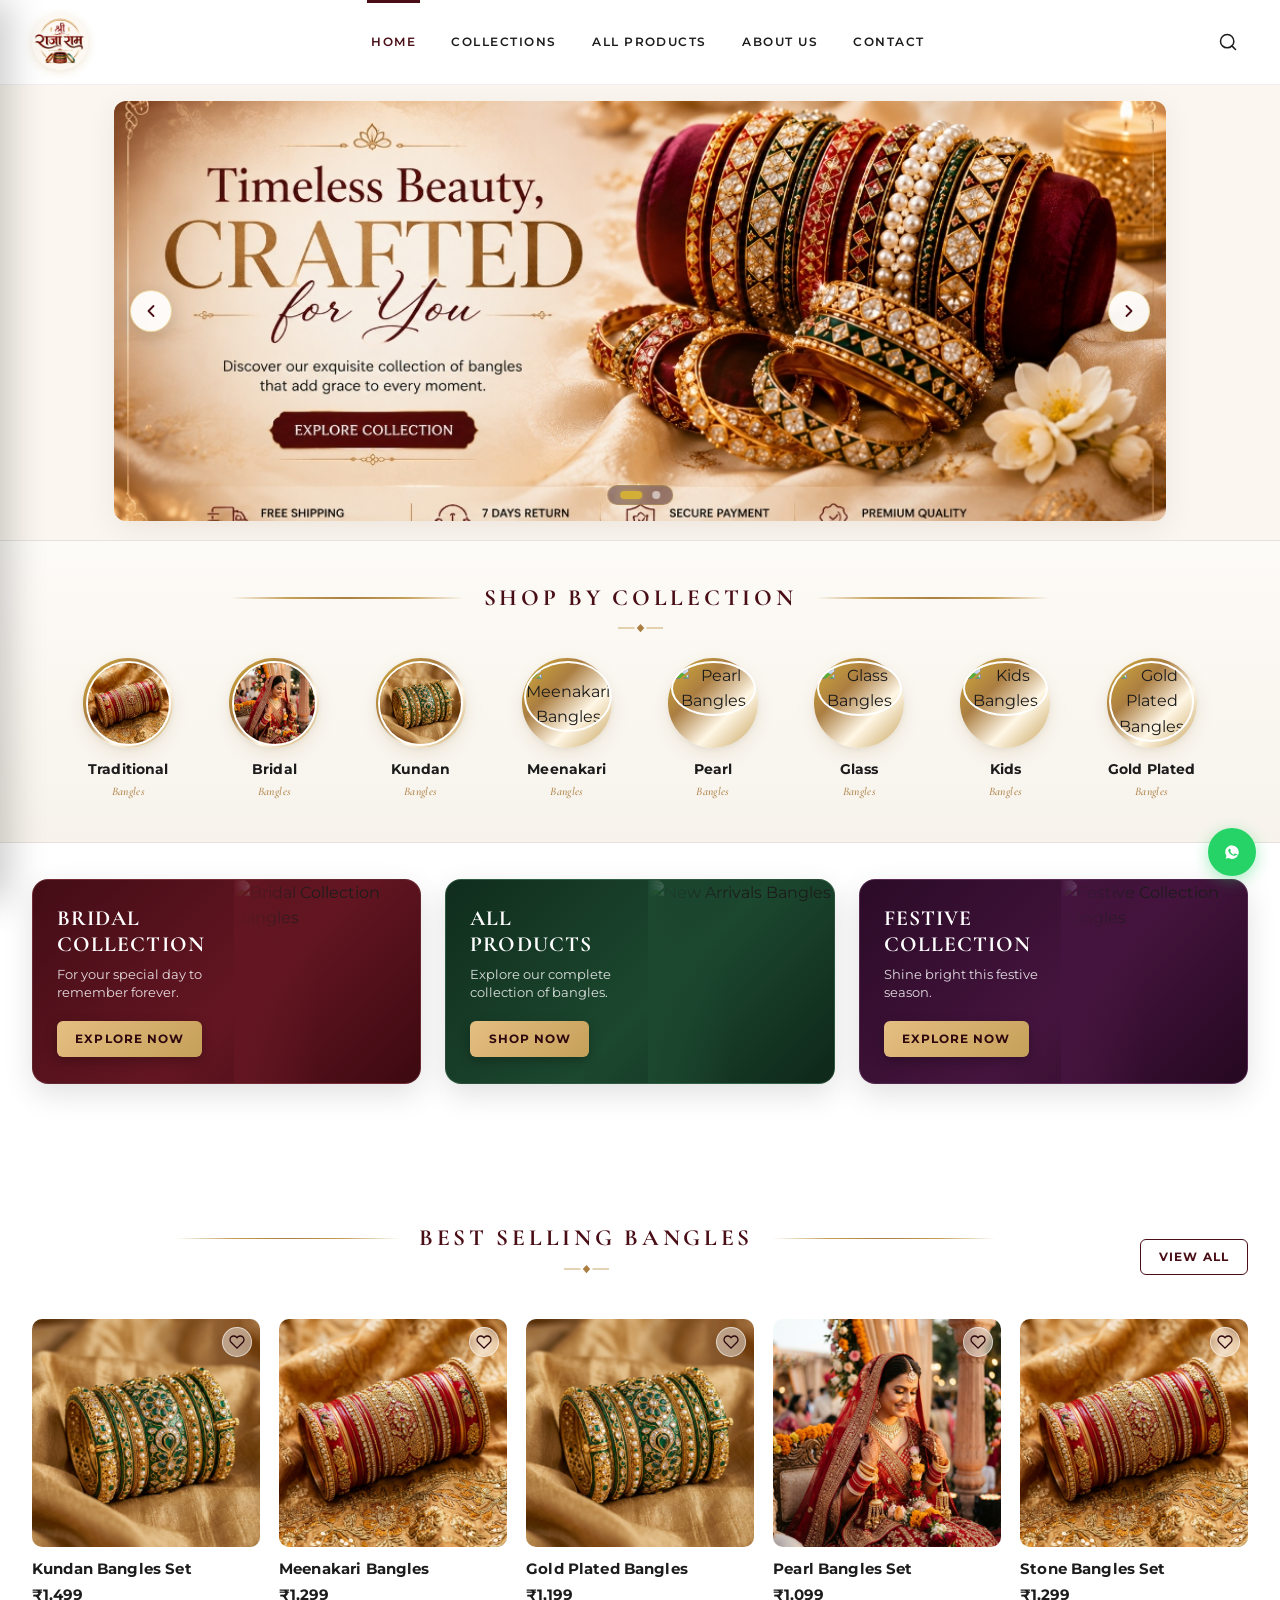
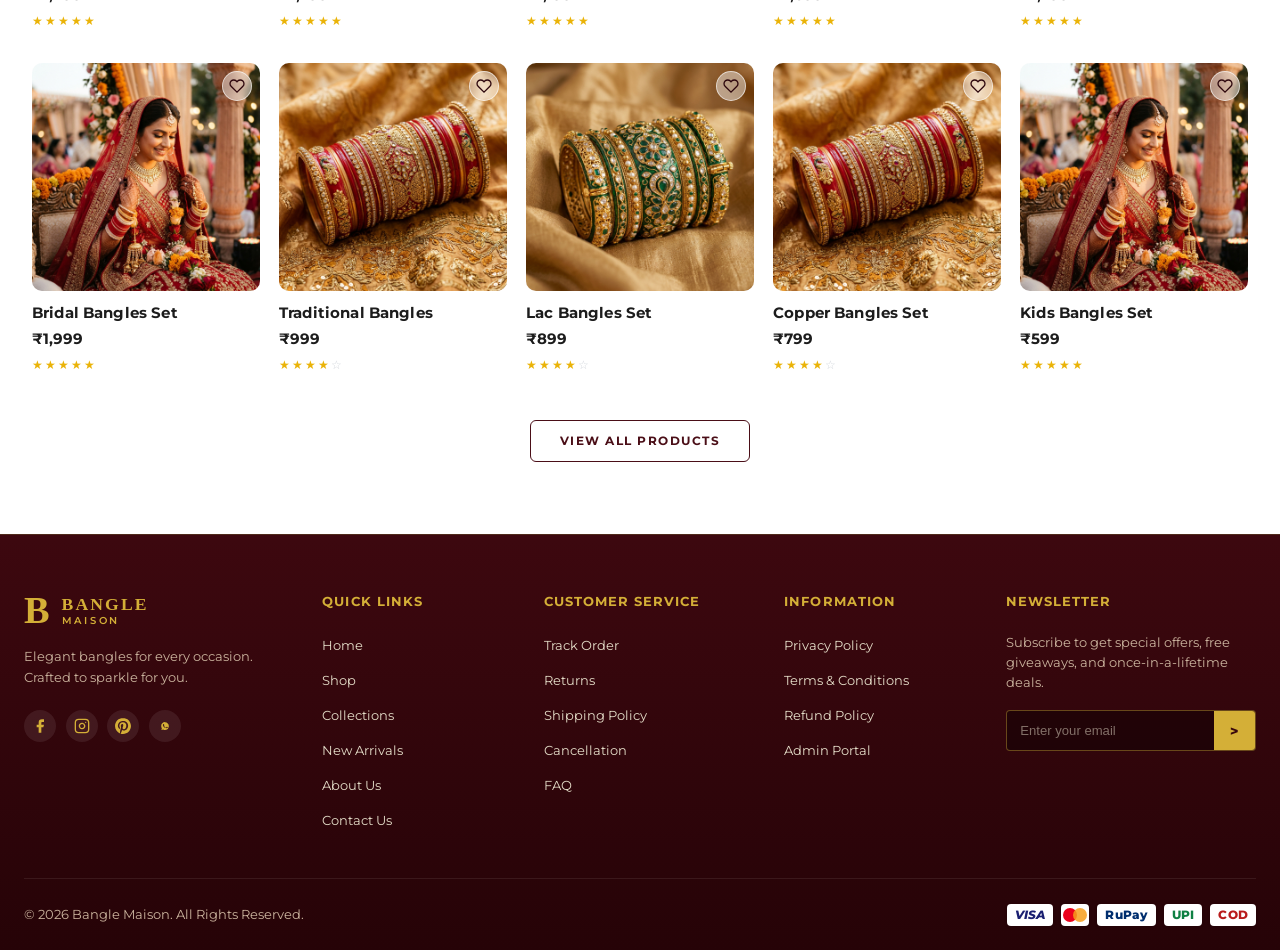
==== index.html @ 7be3cf1e "Add direct Admin Portal navigation links to drawer and footer across all storefront pages" ====
<!DOCTYPE html>
<html lang="en">
<head>
  <meta charset="UTF-8">
  <meta name="viewport" content="width=device-width, initial-scale=1.0">
  <title>BANGLE MAISON - Luxury Jewelry & Bangles</title>
  <meta name="description" content="Discover our exquisite collection of bangles that add grace to every moment. Timeless beauty, handcrafted for you.">
  
  <!-- Google Fonts: Cormorant Garamond for luxury serif typography, Montserrat for clean sans-serif navigation -->
  <link rel="preconnect" href="https://fonts.googleapis.com">
  <link rel="preconnect" href="https://fonts.gstatic.com" crossorigin>
  <link href="https://fonts.googleapis.com/css2?family=Cormorant+Garamond:ital,wght@0,400;0,500;0,600;0,700;1,400&family=Montserrat:wght@400;500;600;700&display=swap" rel="stylesheet">
  
  <!-- CSS Stylesheet -->
  <link rel="stylesheet" href="style.css">
</head>
<body>



  <!-- Header Navigation Area -->
  <header class="site-header" id="siteHeader">
    <div class="header-container">
      
      <!-- Mobile Menu Toggle Button -->
      <button class="mobile-toggle" id="mobileToggle" aria-label="Toggle navigation menu">
        <span class="hamburger-bar"></span>
        <span class="hamburger-bar"></span>
        <span class="hamburger-bar"></span>
      </button>

      <!-- Brand Logo -->
      <a href="index.html" class="brand-logo" aria-label="Shree Raja Ram Bangles">
        <img src="images/logo.jpg" alt="Shree Raja Ram Bangles Logo" class="header-logo-img">
      </a>

      <!-- Desktop Navigation Menu -->
      <nav class="main-nav" id="mainNav">
        <ul class="nav-list">
          <li class="nav-item active">
            <a href="#" class="nav-link">HOME</a>
          </li>
          <li class="nav-item">
            <a href="collections.html" class="nav-link">COLLECTIONS</a>
          </li>
          <li class="nav-item">
            <a href="shop.html" class="nav-link">ALL PRODUCTS</a>
          </li>
          <li class="nav-item">
            <a href="#" class="nav-link">ABOUT US</a>
          </li>
          <li class="nav-item">
            <a href="#" class="nav-link">CONTACT</a>
          </li>
        </ul>
      </nav>

      <!-- Utility Actions (Search, Wishlist) -->
      <div class="header-actions">
        <!-- Search Trigger -->
        <button class="action-btn search-btn" id="searchToggle" aria-label="Search">
          <svg viewBox="0 0 24 24" width="20" height="20" fill="none" stroke="currentColor" stroke-width="1.8" stroke-linecap="round" stroke-linejoin="round">
            <circle cx="11" cy="11" r="8"></circle>
            <line x1="21" y1="21" x2="16.65" y2="16.65"></line>
          </svg>
        </button>

      </div>

    </div>
  </header>

  <!-- Mobile Off-Canvas Drawer -->
  <div class="mobile-drawer-overlay" id="drawerOverlay"></div>
  <aside class="mobile-drawer" id="mobileDrawer">
    <div class="drawer-header">
      <div class="drawer-logo">
        <span class="brand-name">BANGLE</span>
        <span class="brand-tagline">MAISON</span>
      </div>
      <button class="drawer-close" id="drawerClose" aria-label="Close menu">&times;</button>
    </div>
    
    <div class="drawer-search">
      <input type="text" placeholder="Search bangles, collections..." id="mobileSearchInput">
      <button aria-label="Search button">
        <svg viewBox="0 0 24 24" width="18" height="18" fill="none" stroke="currentColor" stroke-width="2">
          <circle cx="11" cy="11" r="8"></circle>
          <line x1="21" y1="21" x2="16.65" y2="16.65"></line>
        </svg>
      </button>
    </div>

    <ul class="mobile-nav-list">
      <li class="mobile-nav-item active">
        <a href="#">HOME</a>
      </li>
      <li class="mobile-nav-item">
        <a href="collections.html">COLLECTIONS</a>
      </li>
      <li class="mobile-nav-item">
        <a href="shop.html">ALL PRODUCTS</a>
      </li>
      <li class="mobile-nav-item">
        <a href="#">ABOUT US</a>
      </li>
      <li class="mobile-nav-item">
        <a href="#">CONTACT</a>
      </li>
    </ul>

    <div class="drawer-footer">
      <div class="drawer-actions">
        <a href="admin.html"><svg viewBox="0 0 24 24" width="18" height="18" fill="none" stroke="currentColor" stroke-width="2"><path d="M20 21v-2a4 4 0 0 0-4-4H8a4 4 0 0 0-4 4v2"></path><circle cx="12" cy="7" r="4"></circle></svg> Admin Portal</a>
        <a href="shop.html"><svg viewBox="0 0 24 24" width="18" height="18" fill="none" stroke="currentColor" stroke-width="2"><path d="M20.84 4.61a5.5 5.5 0 0 0-7.78 0L12 5.67l-1.06-1.06a5.5 5.5 0 0 0-7.78 7.78l1.06 1.06L12 21.23l8.78-8.78 1.06-1.06a5.5 5.5 0 0 0 0-7.78z"></path></svg> Wishlist</a>
      </div>
      <p class="copyright">&copy; 2026 Bangle Maison. All Rights Reserved.</p>
    </div>
  </aside>

  <!-- Interactive Fullscreen Search Overlay -->
  <div class="search-overlay" id="searchOverlay">
    <button class="search-close" id="searchClose" aria-label="Close search overlay">&times;</button>
    <div class="search-modal-container">
      <h3>SEARCH OUR BOUTIQUE</h3>
      <form class="search-form" id="searchForm">
        <input type="text" placeholder="Search for gold bangles, ruby kada, diamond cuffs..." id="searchInput" autofocus>
        <button type="submit" aria-label="Submit Search">
          <svg viewBox="0 0 24 24" width="22" height="22" fill="none" stroke="currentColor" stroke-width="2">
            <circle cx="11" cy="11" r="8"></circle>
            <line x1="21" y1="21" x2="16.65" y2="16.65"></line>
          </svg>
        </button>
      </form>
      <div class="search-popular">
        <span>Popular Searches:</span>
        <a href="#" class="tag">Bridal Gold Bangles</a>
        <a href="#" class="tag">Diamond Kada</a>
        <a href="#" class="tag">Ruby Enamel Cuffs</a>
        <a href="#" class="tag">24K Polki Set</a>
      </div>
    </div>
  </div>

  <!-- Shopping Cart Side Drawer -->
  <div class="cart-drawer-overlay" id="cartOverlay"></div>
  <aside class="cart-drawer" id="cartDrawer">
    <div class="cart-header">
      <h3>YOUR SHOPPING BAG (<span id="cartDrawerCount">0</span>)</h3>
      <button class="cart-close" id="cartClose" aria-label="Close cart">&times;</button>
    </div>
    <div class="cart-body" id="cartBody">
      <div class="empty-cart-view" id="emptyCart">
        <svg viewBox="0 0 24 24" width="48" height="48" fill="none" stroke="#ccc" stroke-width="1.5">
          <path d="M6 2L3 6v14a2 2 0 0 0 2 2h14a2 2 0 0 0 2-2V6l-3-4z"></path>
          <line x1="3" y1="6" x2="21" y2="6"></line>
          <path d="M16 10a4 4 0 0 1-8 0"></path>
        </svg>
        <p>Your shopping bag is currently empty.</p>
        <button class="btn btn-primary shop-now-btn" id="startShoppingBtn">EXPLORE COLLECTIONS</button>
      </div>
      <div class="cart-items" id="cartItemsList" style="display: none;">
        <!-- Items added dynamically via JavaScript -->
      </div>
    </div>
    <div class="cart-footer" id="cartFooter" style="display: none;">
      <div class="subtotal-row">
        <span>Subtotal</span>
        <span class="subtotal-amount" id="cartSubtotal">$0.00</span>
      </div>
      <p class="shipping-note">Taxes and shipping calculated at checkout</p>
      <button class="btn btn-primary checkout-btn">PROCEED TO CHECKOUT</button>
    </div>
  </aside>

  <!-- Hero Banner Slider (Matching Reference Designs Exactly) -->
  <main>
    <section class="hero-slider" id="heroSlider">
      <div class="hero-slider-inner">
        <div class="hero-slides-wrapper">
          
          <!-- Slide 1 -->
          <div class="hero-slide active">
            <a href="collections.html" class="hero-slide-link" aria-label="Explore Collection - Timeless Beauty, Crafted for You">
              <img src="images/banner_slide1.jpg" alt="Timeless Beauty, Crafted for You - Shree Raja Ram Bangles" class="hero-slide-img">
            </a>
          </div>

          <!-- Slide 2 -->
          <div class="hero-slide">
            <a href="shop.html" class="hero-slide-link" aria-label="Shop Collection - Timeless Beauty, Crafted for You">
              <img src="images/banner_slide2.jpg" alt="Timeless Beauty, Crafted for You - Exquisite Bangles" class="hero-slide-img">
            </a>
          </div>

        </div>

        <!-- Navigation Arrows -->
        <button class="slider-arrow arrow-left" id="prevSlide" aria-label="Previous Slide">
          <svg viewBox="0 0 24 24" width="20" height="20" fill="none" stroke="currentColor" stroke-width="2.2" stroke-linecap="round" stroke-linejoin="round">
            <polyline points="15 18 9 12 15 6"></polyline>
          </svg>
        </button>

        <button class="slider-arrow arrow-right" id="nextSlide" aria-label="Next Slide">
          <svg viewBox="0 0 24 24" width="20" height="20" fill="none" stroke="currentColor" stroke-width="2.2" stroke-linecap="round" stroke-linejoin="round">
            <polyline points="9 18 15 12 9 6"></polyline>
          </svg>
        </button>

        <!-- Pagination Dots -->
        <div class="slider-pagination" id="sliderPagination">
          <button class="dot active" data-index="0" aria-label="Slide 1"></button>
          <button class="dot" data-index="1" aria-label="Slide 2"></button>
        </div>

      </div>
    </section>



    <!-- SHOP BY COLLECTION Section Matching Image Exactly -->
    <section class="shop-by-collection timeless-beauty-section" id="timeless-beauty">
      <div class="container">
        
        <!-- Section Header with Left/Right Lines and Ornamental Divider -->
        <div class="section-header">
          <div class="section-title-wrapper">
            <div class="title-line"></div>
            <h2 class="section-title">SHOP BY COLLECTION</h2>
            <div class="title-line"></div>
          </div>
          <div class="title-ornament">
            <svg viewBox="0 0 60 15" width="45" height="12" fill="none" xmlns="http://www.w3.org/2000/svg">
              <path d="M0 7.5H22M38 7.5H60" stroke="#c5a059" stroke-width="1.2"/>
              <polygon points="30,2 35,7.5 30,13 25,7.5" fill="#ab7e42"/>
            </svg>
          </div>
        </div>

        <!-- 8 Circular Category Items Grid -->
        <div class="collections-grid">
          
          <!-- Item 1: Traditional -->
          <div class="collection-card" data-category="traditional" tabindex="0">
            <div class="circle-image-wrapper">
              <img src="images/traditional.jpg" alt="Traditional Bangles" loading="lazy">
              <div class="card-overlay">
                <span class="view-btn">EXPLORE</span>
              </div>
            </div>
            <div class="collection-label">
              <h4 class="category-name">Traditional</h4>
              <span class="category-type">Bangles</span>
            </div>
          </div>

          <!-- Item 2: Bridal -->
          <div class="collection-card" data-category="bridal" tabindex="0">
            <div class="circle-image-wrapper">
              <img src="images/bridal.jpg" alt="Bridal Bangles" loading="lazy">
              <div class="card-overlay">
                <span class="view-btn">EXPLORE</span>
              </div>
            </div>
            <div class="collection-label">
              <h4 class="category-name">Bridal</h4>
              <span class="category-type">Bangles</span>
            </div>
          </div>

          <!-- Item 3: Kundan -->
          <div class="collection-card" data-category="kundan" tabindex="0">
            <div class="circle-image-wrapper">
              <img src="images/kundan.jpg" alt="Kundan Bangles" loading="lazy">
              <div class="card-overlay">
                <span class="view-btn">EXPLORE</span>
              </div>
            </div>
            <div class="collection-label">
              <h4 class="category-name">Kundan</h4>
              <span class="category-type">Bangles</span>
            </div>
          </div>

          <!-- Item 4: Meenakari -->
          <div class="collection-card" data-category="meenakari" tabindex="0">
            <div class="circle-image-wrapper">
              <img src="https://images.unsplash.com/photo-1535632066927-ab7c9ab60908?q=80&w=500&auto=format&fit=crop" alt="Meenakari Bangles" loading="lazy">
              <div class="card-overlay">
                <span class="view-btn">EXPLORE</span>
              </div>
            </div>
            <div class="collection-label">
              <h4 class="category-name">Meenakari</h4>
              <span class="category-type">Bangles</span>
            </div>
          </div>

          <!-- Item 5: Pearl -->
          <div class="collection-card" data-category="pearl" tabindex="0">
            <div class="circle-image-wrapper">
              <img src="https://images.unsplash.com/photo-1515562141207-7a88fb7ce338?q=80&w=500&auto=format&fit=crop" alt="Pearl Bangles" loading="lazy">
              <div class="card-overlay">
                <span class="view-btn">EXPLORE</span>
              </div>
            </div>
            <div class="collection-label">
              <h4 class="category-name">Pearl</h4>
              <span class="category-type">Bangles</span>
            </div>
          </div>

          <!-- Item 6: Glass -->
          <div class="collection-card" data-category="glass" tabindex="0">
            <div class="circle-image-wrapper">
              <img src="https://images.unsplash.com/photo-1603561591411-07134e71a2a9?q=80&w=500&auto=format&fit=crop" alt="Glass Bangles" loading="lazy">
              <div class="card-overlay">
                <span class="view-btn">EXPLORE</span>
              </div>
            </div>
            <div class="collection-label">
              <h4 class="category-name">Glass</h4>
              <span class="category-type">Bangles</span>
            </div>
          </div>

          <!-- Item 7: Kids -->
          <div class="collection-card" data-category="kids" tabindex="0">
            <div class="circle-image-wrapper">
              <img src="https://images.unsplash.com/photo-1573408301185-9146fe634ad0?q=80&w=500&auto=format&fit=crop" alt="Kids Bangles" loading="lazy">
              <div class="card-overlay">
                <span class="view-btn">EXPLORE</span>
              </div>
            </div>
            <div class="collection-label">
              <h4 class="category-name">Kids</h4>
              <span class="category-type">Bangles</span>
            </div>
          </div>

          <!-- Item 8: Gold Plated -->
          <div class="collection-card" data-category="gold-plated" tabindex="0">
            <div class="circle-image-wrapper">
              <img src="https://images.unsplash.com/photo-1602751584552-8ba73aad10e1?q=80&w=500&auto=format&fit=crop" alt="Gold Plated Bangles" loading="lazy">
              <div class="card-overlay">
                <span class="view-btn">EXPLORE</span>
              </div>
            </div>
            <div class="collection-label">
              <h4 class="category-name">Gold Plated</h4>
              <span class="category-type">Bangles</span>
            </div>
          </div>

        </div>

      </div>
    </section>

    <!-- Feature Banners Section (Bridal, New Arrivals, Festive) with Auto-Scrolling Carousel -->
    <section class="feature-banners-section" id="featureBannersSection">
      <div class="container">
        
        <div class="feature-banners-carousel-wrap" id="featureBannersCarousel">
          <div class="feature-banners-grid" id="featureBannersTrack">
            
            <!-- Banner Card 1: Bridal Collection -->
            <div class="feature-banner-card banner-bridal" data-index="0">
              <div class="banner-content">
                <h3 class="banner-title">BRIDAL<br>COLLECTION</h3>
                <p class="banner-desc">For your special day to remember forever.</p>
                <a href="#shop" class="banner-btn">EXPLORE NOW</a>
              </div>
              <div class="banner-image-wrapper">
                <img src="https://images.unsplash.com/photo-1605100804763-247f67b3557e?q=80&w=600&auto=format&fit=crop" alt="Bridal Collection Bangles" loading="lazy">
              </div>
            </div>

            <!-- Banner Card 2: All Products -->
            <div class="feature-banner-card banner-arrivals" data-index="1">
              <div class="banner-content">
                <h3 class="banner-title">ALL<br>PRODUCTS</h3>
                <p class="banner-desc">Explore our complete collection of bangles.</p>
                <a href="shop.html" class="banner-btn">SHOP NOW</a>
              </div>
              <div class="banner-image-wrapper">
                <img src="https://images.unsplash.com/photo-1602751584552-8ba73aad10e1?q=80&w=600&auto=format&fit=crop" alt="New Arrivals Bangles" loading="lazy">
              </div>
            </div>

            <!-- Banner Card 3: Festive Collection -->
            <div class="feature-banner-card banner-festive" data-index="2">
              <div class="banner-content">
                <h3 class="banner-title">FESTIVE<br>COLLECTION</h3>
                <p class="banner-desc">Shine bright this festive season.</p>
                <a href="#shop" class="banner-btn">EXPLORE NOW</a>
              </div>
              <div class="banner-image-wrapper">
                <img src="https://images.unsplash.com/photo-1535632066927-ab7c9ab60908?q=80&w=600&auto=format&fit=crop" alt="Festive Collection Bangles" loading="lazy">
              </div>
            </div>

          </div>

          <!-- Banner Carousel Pagination Dots for Mobile/Tablet -->
          <div class="banner-pagination-dots" id="bannerPaginationDots">
            <button class="b-dot active" data-bindex="0" aria-label="Banner 1"></button>
            <button class="b-dot" data-bindex="1" aria-label="Banner 2"></button>
            <button class="b-dot" data-bindex="2" aria-label="Banner 3"></button>
          </div>
        </div>

      </div>
    </section>

    <!-- BEST SELLING BANGLES Section Matching Reference Images -->
    <section class="best-selling-section" id="best-selling">
      <div class="container">
        
        <!-- Header with Title and VIEW ALL button -->
        <div class="bestsellers-header">
          <div class="bestsellers-title-wrap">
            <div class="section-title-wrapper">
              <div class="title-line"></div>
              <h2 class="section-title">BEST SELLING BANGLES</h2>
              <div class="title-line"></div>
            </div>
            <div class="title-ornament">
              <svg viewBox="0 0 60 15" width="45" height="12" fill="none" xmlns="http://www.w3.org/2000/svg">
                <path d="M0 7.5H22M38 7.5H60" stroke="#c5a059" stroke-width="1.2"/>
                <polygon points="30,2 35,7.5 30,13 25,7.5" fill="#ab7e42"/>
              </svg>
            </div>
          </div>
          <a href="#shop" class="header-view-all-btn">VIEW ALL</a>
        </div>



        <!-- Product Cards Grid (5 columns Desktop, 2 columns Mobile) -->
        <div class="products-grid">
          
          <!-- Product 1 -->
          <div class="product-card" data-id="kundan-bridal-set">
            <div class="product-img-wrapper">
              <img src="images/kundan.jpg" alt="Kundan Bangles Set" loading="lazy">
              <button class="wishlist-btn" aria-label="Add to wishlist">
                <svg viewBox="0 0 24 24" width="16" height="16" fill="none" stroke="currentColor" stroke-width="2">
                  <path d="M20.84 4.61a5.5 5.5 0 0 0-7.78 0L12 5.67l-1.06-1.06a5.5 5.5 0 0 0-7.78 7.78l1.06 1.06L12 21.23l7.78-7.78 1.06-1.06a5.5 5.5 0 0 0 0-7.78z"></path>
                </svg>
              </button>
            </div>
            <div class="product-info">
              <h4 class="product-title">Kundan Bangles Set</h4>
              <p class="product-price">₹1,499</p>
              <div class="product-rating">
                <span class="star">★</span><span class="star">★</span><span class="star">★</span><span class="star">★</span><span class="star">★</span>
              </div>
            </div>
          </div>

          <!-- Product 2 -->
          <div class="product-card" data-id="meenakari-bangles">
            <div class="product-img-wrapper">
              <img src="images/traditional.jpg" alt="Meenakari Bangles" loading="lazy">
              <button class="wishlist-btn" aria-label="Add to wishlist">
                <svg viewBox="0 0 24 24" width="16" height="16" fill="none" stroke="currentColor" stroke-width="2">
                  <path d="M20.84 4.61a5.5 5.5 0 0 0-7.78 0L12 5.67l-1.06-1.06a5.5 5.5 0 0 0-7.78 7.78l1.06 1.06L12 21.23l7.78-7.78 1.06-1.06a5.5 5.5 0 0 0 0-7.78z"></path>
                </svg>
              </button>
            </div>
            <div class="product-info">
              <h4 class="product-title">Meenakari Bangles</h4>
              <p class="product-price">₹1,299</p>
              <div class="product-rating">
                <span class="star">★</span><span class="star">★</span><span class="star">★</span><span class="star">★</span><span class="star">★</span>
              </div>
            </div>
          </div>

          <!-- Product 3 -->
          <div class="product-card" data-id="gold-plated-kundan">
            <div class="product-img-wrapper">
              <img src="images/kundan.jpg" alt="Gold Plated Bangles" loading="lazy">
              <button class="wishlist-btn" aria-label="Add to wishlist">
                <svg viewBox="0 0 24 24" width="16" height="16" fill="none" stroke="currentColor" stroke-width="2">
                  <path d="M20.84 4.61a5.5 5.5 0 0 0-7.78 0L12 5.67l-1.06-1.06a5.5 5.5 0 0 0-7.78 7.78l1.06 1.06L12 21.23l7.78-7.78 1.06-1.06a5.5 5.5 0 0 0 0-7.78z"></path>
                </svg>
              </button>
            </div>
            <div class="product-info">
              <h4 class="product-title">Gold Plated Bangles</h4>
              <p class="product-price">₹1,199</p>
              <div class="product-rating">
                <span class="star">★</span><span class="star">★</span><span class="star">★</span><span class="star">★</span><span class="star">★</span>
              </div>
            </div>
          </div>

          <!-- Product 4 -->
          <div class="product-card" data-id="pearl-bangles-set">
            <div class="product-img-wrapper">
              <img src="images/bridal.jpg" alt="Pearl Bangles Set" loading="lazy">
              <button class="wishlist-btn" aria-label="Add to wishlist">
                <svg viewBox="0 0 24 24" width="16" height="16" fill="none" stroke="currentColor" stroke-width="2">
                  <path d="M20.84 4.61a5.5 5.5 0 0 0-7.78 0L12 5.67l-1.06-1.06a5.5 5.5 0 0 0-7.78 7.78l1.06 1.06L12 21.23l7.78-7.78 1.06-1.06a5.5 5.5 0 0 0 0-7.78z"></path>
                </svg>
              </button>
            </div>
            <div class="product-info">
              <h4 class="product-title">Pearl Bangles Set</h4>
              <p class="product-price">₹1,099</p>
              <div class="product-rating">
                <span class="star">★</span><span class="star">★</span><span class="star">★</span><span class="star">★</span><span class="star">★</span>
              </div>
            </div>
          </div>

          <!-- Product 5 -->
          <div class="product-card" data-id="stone-bangles-set">
            <div class="product-img-wrapper">
              <img src="images/traditional.jpg" alt="Stone Bangles Set" loading="lazy">
              <button class="wishlist-btn" aria-label="Add to wishlist">
                <svg viewBox="0 0 24 24" width="16" height="16" fill="none" stroke="currentColor" stroke-width="2">
                  <path d="M20.84 4.61a5.5 5.5 0 0 0-7.78 0L12 5.67l-1.06-1.06a5.5 5.5 0 0 0-7.78 7.78l1.06 1.06L12 21.23l7.78-7.78 1.06-1.06a5.5 5.5 0 0 0 0-7.78z"></path>
                </svg>
              </button>
            </div>
            <div class="product-info">
              <h4 class="product-title">Stone Bangles Set</h4>
              <p class="product-price">₹1,299</p>
              <div class="product-rating">
                <span class="star">★</span><span class="star">★</span><span class="star">★</span><span class="star">★</span><span class="star">★</span>
              </div>
            </div>
          </div>

          <!-- Product 6 -->
          <div class="product-card" data-id="royal-bridal-bangles">
            <div class="product-img-wrapper">
              <img src="images/bridal.jpg" alt="Bridal Bangles Set" loading="lazy">
              <button class="wishlist-btn" aria-label="Add to wishlist">
                <svg viewBox="0 0 24 24" width="16" height="16" fill="none" stroke="currentColor" stroke-width="2">
                  <path d="M20.84 4.61a5.5 5.5 0 0 0-7.78 0L12 5.67l-1.06-1.06a5.5 5.5 0 0 0-7.78 7.78l1.06 1.06L12 21.23l7.78-7.78 1.06-1.06a5.5 5.5 0 0 0 0-7.78z"></path>
                </svg>
              </button>
            </div>
            <div class="product-info">
              <h4 class="product-title">Bridal Bangles Set</h4>
              <p class="product-price">₹1,999</p>
              <div class="product-rating">
                <span class="star">★</span><span class="star">★</span><span class="star">★</span><span class="star">★</span><span class="star">★</span>
              </div>
            </div>
          </div>

          <!-- Product 7 -->
          <div class="product-card" data-id="traditional-bangles">
            <div class="product-img-wrapper">
              <img src="images/traditional.jpg" alt="Traditional Bangles" loading="lazy">
              <button class="wishlist-btn" aria-label="Add to wishlist">
                <svg viewBox="0 0 24 24" width="16" height="16" fill="none" stroke="currentColor" stroke-width="2">
                  <path d="M20.84 4.61a5.5 5.5 0 0 0-7.78 0L12 5.67l-1.06-1.06a5.5 5.5 0 0 0-7.78 7.78l1.06 1.06L12 21.23l7.78-7.78 1.06-1.06a5.5 5.5 0 0 0 0-7.78z"></path>
                </svg>
              </button>
            </div>
            <div class="product-info">
              <h4 class="product-title">Traditional Bangles</h4>
              <p class="product-price">₹999</p>
              <div class="product-rating">
                <span class="star">★</span><span class="star">★</span><span class="star">★</span><span class="star">★</span><span class="star star-outline">☆</span>
              </div>
            </div>
          </div>

          <!-- Product 8 -->
          <div class="product-card" data-id="lac-bangles-set">
            <div class="product-img-wrapper">
              <img src="images/kundan.jpg" alt="Lac Bangles Set" loading="lazy">
              <button class="wishlist-btn" aria-label="Add to wishlist">
                <svg viewBox="0 0 24 24" width="16" height="16" fill="none" stroke="currentColor" stroke-width="2">
                  <path d="M20.84 4.61a5.5 5.5 0 0 0-7.78 0L12 5.67l-1.06-1.06a5.5 5.5 0 0 0-7.78 7.78l1.06 1.06L12 21.23l7.78-7.78 1.06-1.06a5.5 5.5 0 0 0 0-7.78z"></path>
                </svg>
              </button>
            </div>
            <div class="product-info">
              <h4 class="product-title">Lac Bangles Set</h4>
              <p class="product-price">₹899</p>
              <div class="product-rating">
                <span class="star">★</span><span class="star">★</span><span class="star">★</span><span class="star">★</span><span class="star star-outline">☆</span>
              </div>
            </div>
          </div>

          <!-- Product 9 -->
          <div class="product-card" data-id="copper-bangles-set">
            <div class="product-img-wrapper">
              <img src="images/traditional.jpg" alt="Copper Bangles Set" loading="lazy">
              <button class="wishlist-btn" aria-label="Add to wishlist">
                <svg viewBox="0 0 24 24" width="16" height="16" fill="none" stroke="currentColor" stroke-width="2">
                  <path d="M20.84 4.61a5.5 5.5 0 0 0-7.78 0L12 5.67l-1.06-1.06a5.5 5.5 0 0 0-7.78 7.78l1.06 1.06L12 21.23l7.78-7.78 1.06-1.06a5.5 5.5 0 0 0 0-7.78z"></path>
                </svg>
              </button>
            </div>
            <div class="product-info">
              <h4 class="product-title">Copper Bangles Set</h4>
              <p class="product-price">₹799</p>
              <div class="product-rating">
                <span class="star">★</span><span class="star">★</span><span class="star">★</span><span class="star">★</span><span class="star star-outline">☆</span>
              </div>
            </div>
          </div>

          <!-- Product 10 -->
          <div class="product-card" data-id="kids-bangles-set">
            <div class="product-img-wrapper">
              <img src="images/bridal.jpg" alt="Kids Bangles Set" loading="lazy">
              <button class="wishlist-btn" aria-label="Add to wishlist">
                <svg viewBox="0 0 24 24" width="16" height="16" fill="none" stroke="currentColor" stroke-width="2">
                  <path d="M20.84 4.61a5.5 5.5 0 0 0-7.78 0L12 5.67l-1.06-1.06a5.5 5.5 0 0 0-7.78 7.78l1.06 1.06L12 21.23l7.78-7.78 1.06-1.06a5.5 5.5 0 0 0 0-7.78z"></path>
                </svg>
              </button>
            </div>
            <div class="product-info">
              <h4 class="product-title">Kids Bangles Set</h4>
              <p class="product-price">₹599</p>
              <div class="product-rating">
                <span class="star">★</span><span class="star">★</span><span class="star">★</span><span class="star">★</span><span class="star">★</span>
              </div>
            </div>
          </div>

        </div>

        <!-- Bottom Action Button -->
        <div class="section-bottom-action">
          <a href="#shop" class="btn-view-all-products">VIEW ALL PRODUCTS</a>
        </div>

      </div>
    </section>

    <!-- Collection Quick View Modal -->
    <div class="collection-modal-overlay" id="collectionModalOverlay">
      <div class="collection-modal">
        <button class="modal-close" id="modalClose" aria-label="Close modal">&times;</button>
        <div class="modal-content-grid">
          <div class="modal-img-box">
            <img id="modalCategoryImg" src="" alt="Collection Image">
          </div>
          <div class="modal-info-box">
            <span class="modal-badge" id="modalBadge">POPULAR COLLECTION</span>
            <h3 id="modalCategoryTitle">Traditional Collection</h3>
            <p class="modal-desc" id="modalCategoryDesc">
              Handcrafted with timeless artistry and 22K pure gold finish. Perfect for traditional celebrations, weddings, and festive occasions.
            </p>
            <div class="modal-stats">
              <div class="stat-item">
                <span class="stat-num" id="modalItemCount">34+</span>
                <span class="stat-label">Designs</span>
              </div>
              <div class="stat-item">
                <span class="stat-num">22K / 18K</span>
                <span class="stat-label">Purity</span>
              </div>
              <div class="stat-item">
                <span class="stat-num">100%</span>
                <span class="stat-label">Certified</span>
              </div>
            </div>
            <div class="modal-actions">
              <button class="btn btn-burgundy" id="modalExploreBtn">SHOP THIS COLLECTION</button>
            </div>
          </div>
        </div>
      </div>
    </div>
  </main>

  <!-- Site Footer (Matching Reference Design Exactly) -->
  <footer class="site-footer">
    <div class="footer-container">
      
      <div class="footer-grid">
        
        <!-- Column 1: Brand Info -->
        <div class="footer-col footer-brand-col">
          <div class="footer-brand-header">
            <span class="footer-brand-monogram">B</span>
            <div class="footer-brand-title">
              <span class="brand-title-main">BANGLE</span>
              <span class="brand-title-sub">MAISON</span>
            </div>
          </div>
          <p class="footer-bio-text">
            Elegant bangles for every occasion. Crafted to sparkle for you.
          </p>
          <div class="footer-social-links">
            <a href="https://facebook.com" class="social-circle" target="_blank" rel="noopener" aria-label="Facebook">
              <svg viewBox="0 0 24 24" width="16" height="16" fill="currentColor"><path d="M18 2h-3a5 5 0 0 0-5 5v3H7v4h3v8h4v-8h3l1-4h-4V7a1 1 0 0 1 1-1h3z"/></svg>
            </a>
            <a href="https://instagram.com" class="social-circle" target="_blank" rel="noopener" aria-label="Instagram">
              <svg viewBox="0 0 24 24" width="16" height="16" fill="none" stroke="currentColor" stroke-width="2" stroke-linecap="round" stroke-linejoin="round"><rect x="2" y="2" width="20" height="20" rx="5" ry="5"></rect><path d="M16 11.37A4 4 0 1 1 12.63 8 4 4 0 0 1 16 11.37z"></path><line x1="17.5" y1="6.5" x2="17.51" y2="6.5"></line></svg>
            </a>
            <a href="https://pinterest.com" class="social-circle" target="_blank" rel="noopener" aria-label="Pinterest">
              <svg viewBox="0 0 24 24" width="16" height="16" fill="currentColor"><path d="M12.017 0C5.396 0 .029 5.367.029 11.987c0 5.079 3.158 9.417 7.618 11.162-.105-.949-.199-2.403.041-3.439.219-.937 1.406-5.957 1.406-5.957s-.359-.72-.359-1.781c0-1.663.967-2.911 2.168-2.911 1.024 0 1.518.769 1.518 1.688 0 1.029-.653 2.567-.992 3.992-.285 1.193.6 2.165 1.775 2.165 2.128 0 3.768-2.245 3.768-5.487 0-2.861-2.063-4.869-5.008-4.869-3.41 0-5.409 2.562-5.409 5.199 0 1.033.394 2.143.889 2.741.099.12.112.225.085.345-.09.375-.293 1.199-.334 1.363-.053.225-.172.271-.401.165-1.495-.69-2.433-2.878-2.433-4.646 0-3.776 2.748-7.252 7.92-7.252 4.158 0 7.392 2.967 7.392 6.923 0 4.135-2.607 7.462-6.233 7.462-1.214 0-2.354-.629-2.758-1.379l-.749 2.848c-.269 1.045-1.004 2.352-1.498 3.146 1.123.345 2.306.535 3.55.535 6.607 0 11.985-5.365 11.985-11.987C23.97 5.39 18.592.026 11.985.026l.032-.026z"/></svg>
            </a>
            <a href="https://whatsapp.com" class="social-circle" target="_blank" rel="noopener" aria-label="WhatsApp">
              <svg viewBox="0 0 24 24" width="16" height="16" fill="currentColor"><path d="M12.031 6.172c-3.181 0-5.767 2.586-5.768 5.766-.001 1.298.38 2.27 1.019 3.287l-.711 2.598 2.664-.698c.969.587 1.871.884 2.796.885 3.183 0 5.769-2.587 5.77-5.767 0-3.182-2.587-5.771-5.77-5.771zm3.392 8.244c-.144.405-.837.774-1.17.824-.312.045-.698.075-2.072-.49-1.611-.663-2.614-2.316-2.695-2.424-.079-.108-.646-.86-.646-1.638 0-.779.408-1.162.553-1.32.145-.158.318-.198.423-.198.106 0 .212.002.304.007.098.005.228-.037.356.27.133.318.455 1.11.495 1.192.04.082.066.178.013.285-.053.107-.079.174-.158.267-.08.093-.169.208-.242.279-.082.08-.168.167-.072.332.096.165.427.705.916 1.14 1.258 1.119 1.542 1.264 1.761 1.355.219.091.348.078.477-.07.129-.148.554-.645.703-.866.149-.221.297-.184.498-.11.201.074 1.277.602 1.498.712.221.11.369.165.423.257.054.093.054.538-.09 1.043z"/></svg>
            </a>
          </div>
        </div>

        <!-- Column 2: QUICK LINKS -->
        <div class="footer-col">
          <h4 class="footer-heading">QUICK LINKS</h4>
          <ul class="footer-links-list">
            <li><a href="index.html">Home</a></li>
            <li><a href="shop.html">Shop</a></li>
            <li><a href="collections.html">Collections</a></li>
            <li><a href="shop.html">New Arrivals</a></li>
            <li><a href="index.html#about">About Us</a></li>
            <li><a href="index.html#contact">Contact Us</a></li>
          </ul>
        </div>

        <!-- Column 3: CUSTOMER SERVICE -->
        <div class="footer-col">
          <h4 class="footer-heading">CUSTOMER SERVICE</h4>
          <ul class="footer-links-list">
            <li><a href="shop.html">Track Order</a></li>
            <li><a href="shop.html">Returns</a></li>
            <li><a href="shop.html">Shipping Policy</a></li>
            <li><a href="shop.html">Cancellation</a></li>
            <li><a href="shop.html">FAQ</a></li>
          </ul>
        </div>

        <!-- Column 4: INFORMATION -->
        <div class="footer-col">
          <h4 class="footer-heading">INFORMATION</h4>
          <ul class="footer-links-list">
            <li><a href="shop.html">Privacy Policy</a></li>
            <li><a href="shop.html">Terms & Conditions</a></li>
            <li><a href="shop.html">Refund Policy</a></li>
            <li><a href="admin.html">Admin Portal</a></li>
          </ul>
        </div>

        <!-- Column 5: NEWSLETTER -->
        <div class="footer-col newsletter-col">
          <h4 class="footer-heading">NEWSLETTER</h4>
          <p class="newsletter-desc">
            Subscribe to get special offers, free giveaways, and once-in-a-lifetime deals.
          </p>
          <form class="newsletter-form" onsubmit="event.preventDefault(); alert('Thank you for subscribing!');">
            <input type="email" placeholder="Enter your email" required class="newsletter-input">
            <button type="submit" class="newsletter-submit-btn" aria-label="Subscribe">&gt;</button>
          </form>
        </div>

      </div>

      <!-- Footer Bottom Bar -->
      <div class="footer-bottom-bar">
        <div class="footer-copyright">
          &copy; 2026 Bangle Maison. All Rights Reserved.
        </div>
        <div class="footer-payment-icons">
          <span class="pay-badge pay-visa">VISA</span>
          <span class="pay-badge pay-mc"><span class="mc-c1"></span><span class="mc-c2"></span></span>
          <span class="pay-badge pay-rupay">RuPay</span>
          <span class="pay-badge pay-upi">UPI</span>
          <span class="pay-badge pay-cod">COD</span>
        </div>
      </div>

    </div>

    <!-- Floating WhatsApp Action -->
    <a href="https://wa.me/919999999999" class="floating-whatsapp-btn" target="_blank" rel="noopener" aria-label="Chat on WhatsApp">
      <svg viewBox="0 0 24 24" width="28" height="28" fill="#ffffff">
        <path d="M12.031 6.172c-3.181 0-5.767 2.586-5.768 5.766-.001 1.298.38 2.27 1.019 3.287l-.711 2.598 2.664-.698c.969.587 1.871.884 2.796.885 3.183 0 5.769-2.587 5.77-5.767 0-3.182-2.587-5.771-5.77-5.771zm3.392 8.244c-.144.405-.837.774-1.17.824-.312.045-.698.075-2.072-.49-1.611-.663-2.614-2.316-2.695-2.424-.079-.108-.646-.86-.646-1.638 0-.779.408-1.162.553-1.32.145-.158.318-.198.423-.198.106 0 .212.002.304.007.098.005.228-.037.356.27.133.318.455 1.11.495 1.192.04.082.066.178.013.285-.053.107-.079.174-.158.267-.08.093-.169.208-.242.279-.082.08-.168.167-.072.332.096.165.427.705.916 1.14 1.258 1.119 1.542 1.264 1.761 1.355.219.091.348.078.477-.07.129-.148.554-.645.703-.866.149-.221.297-.184.498-.11.201.074 1.277.602 1.498.712.221.11.369.165.423.257.054.093.054.538-.09 1.043z"/>
      </svg>
    </a>
  </footer>

  <script src="script.js"></script>
</body>
</html>
---- style.css ----
/* ==========================================================================
   BANGLE MAISON - Luxury Header & Design System
   ========================================================================== */

/* --------------------------------------------------------------------------
   1. CSS Variables & Design Tokens
   -------------------------------------------------------------------------- */
:root {
  /* Color Palette */
  --color-burgundy: #4a0e17;
  --color-burgundy-hover: #33080e;
  --color-burgundy-light: #701d29;
  --color-gold: #ab7e42;
  --color-gold-accent: #c5a059;
  --color-gold-light: #f5efe6;
  --color-text-primary: #1c1c1c;
  --color-text-secondary: #555555;
  --color-text-muted: #888888;
  --color-bg-white: #ffffff;
  --color-bg-light: #fbf9f6;
  --color-border: #e6e1da;
  
  /* Fonts */
  --font-serif: 'Cormorant Garamond', 'Playfair Display', Georgia, serif;
  --font-sans: 'Montserrat', -apple-system, BlinkMacSystemFont, 'Segoe UI', Roboto, sans-serif;
  
  /* Spacing & Heights */
  --header-height: 84px;
  --announcement-height: 38px;
  --container-max-width: 1400px;
  
  /* Transitions & Shadows */
  --transition-smooth: all 0.3s cubic-bezier(0.25, 0.8, 0.25, 1);
  --shadow-subtle: 0 4px 20px rgba(0, 0, 0, 0.05);
  --shadow-header: 0 8px 30px rgba(0, 0, 0, 0.08);
  --shadow-dropdown: 0 12px 35px rgba(0, 0, 0, 0.12);
  --border-radius-sm: 4px;
  --border-radius-md: 8px;
  --border-radius-pill: 50px;
}

/* --------------------------------------------------------------------------
   2. Reset & General Styles
   -------------------------------------------------------------------------- */
*, *::before, *::after {
  box-sizing: border-box;
  margin: 0;
  padding: 0;
}

html {
  scroll-behavior: smooth;
  font-size: 16px;
}

body {
  font-family: var(--font-sans);
  color: var(--color-text-primary);
  background-color: var(--color-bg-white);
  line-height: 1.6;
  overflow-x: hidden;
  -webkit-font-smoothing: antialiased;
}

a {
  color: inherit;
  text-decoration: none;
  transition: var(--transition-smooth);
}

button {
  cursor: pointer;
  border: none;
  background: none;
  font-family: inherit;
  transition: var(--transition-smooth);
}

ul {
  list-style: none;
}

.container {
  max-width: var(--container-max-width);
  margin: 0 auto;
  padding: 0 2rem;
}

/* --------------------------------------------------------------------------
   3. Top Announcement Bar
   -------------------------------------------------------------------------- */
.announcement-bar {
  background-color: var(--color-burgundy);
  color: #f7e9e9;
  text-align: center;
  font-size: 0.75rem;
  letter-spacing: 0.08em;
  padding: 0.5rem 2rem;
  position: relative;
  font-weight: 500;
  display: flex;
  align-items: center;
  justify-content: center;
  z-index: 1001;
  transition: var(--transition-smooth);
}

.announcement-bar a {
  color: var(--color-gold-accent);
  text-decoration: underline;
  margin-left: 0.4rem;
}

.close-announcement {
  position: absolute;
  right: 1.5rem;
  top: 50%;
  transform: translateY(-50%);
  color: #fff;
  font-size: 1.2rem;
  opacity: 0.7;
}

.close-announcement:hover {
  opacity: 1;
}

.announcement-bar.hide {
  display: none;
}

/* --------------------------------------------------------------------------
   4. Site Header (Main Navigation)
   -------------------------------------------------------------------------- */
.site-header {
  position: relative;
  top: 0;
  left: 0;
  width: 100%;
  background-color: var(--color-bg-white);
  z-index: 1000;
  border-bottom: 1px solid rgba(0, 0, 0, 0.06);
  transition: var(--transition-smooth);
}

/* Sticky Header State */
.site-header.is-sticky {
  position: fixed;
  top: 0;
  box-shadow: var(--shadow-header);
  background-color: rgba(255, 255, 255, 0.98);
  backdrop-filter: blur(12px);
  animation: slideDown 0.4s ease-out;
}

@keyframes slideDown {
  from { transform: translateY(-100%); }
  to { transform: translateY(0); }
}

.header-container {
  max-width: var(--container-max-width);
  margin: 0 auto;
  height: var(--header-height);
  padding: 0 2rem;
  display: flex;
  align-items: center;
  justify-content: space-between;
}

/* --------------------------------------------------------------------------
   4A. Brand Logo
   -------------------------------------------------------------------------- */
.brand-logo {
  display: flex;
  align-items: center;
  user-select: none;
  text-decoration: none;
}

.header-logo-img {
  height: 56px;
  width: auto;
  max-width: 180px;
  object-fit: contain;
  border-radius: 50%;
  box-shadow: 0 2px 10px rgba(197, 160, 89, 0.25);
  transition: transform 0.3s ease;
}

.brand-logo:hover .header-logo-img {
  transform: scale(1.05);
}

/* --------------------------------------------------------------------------
   4B. Desktop Main Navigation
   -------------------------------------------------------------------------- */
.main-nav {
  height: 100%;
}

.nav-list {
  display: flex;
  align-items: center;
  gap: 2.2rem;
  height: 100%;
}

.nav-item {
  position: relative;
  height: 100%;
  display: flex;
  align-items: center;
}

.nav-link {
  font-size: 0.78rem;
  font-weight: 600;
  letter-spacing: 0.12em;
  color: var(--color-text-primary);
  text-transform: uppercase;
  height: 100%;
  display: flex;
  align-items: center;
  gap: 0.35rem;
  position: relative;
}

/* Top Active Line Indicator (As in image) */
.nav-item::before {
  content: '';
  position: absolute;
  top: 0;
  left: -4px;
  right: -4px;
  height: 3px;
  background-color: var(--color-burgundy);
  transform: scaleX(0);
  transition: transform 0.3s ease;
}

.nav-item.active::before,
.nav-item:hover::before {
  transform: scaleX(1);
}

.nav-item.active .nav-link {
  color: var(--color-burgundy);
}

.dropdown-icon {
  transition: transform 0.3s ease;
  stroke: currentColor;
}

.nav-item.dropdown:hover .dropdown-icon {
  transform: rotate(180deg);
}

/* --------------------------------------------------------------------------
   4C. Dropdown Menus
   -------------------------------------------------------------------------- */
.dropdown-menu {
  position: absolute;
  top: 100%;
  left: 50%;
  transform: translateX(-50%) translateY(15px);
  background-color: var(--color-bg-white);
  box-shadow: var(--shadow-dropdown);
  border-radius: var(--border-radius-md);
  padding: 1.8rem;
  opacity: 0;
  visibility: hidden;
  transition: var(--transition-smooth);
  z-index: 1100;
  border-top: 2px solid var(--color-burgundy);
}

.nav-item.dropdown:hover .dropdown-menu {
  opacity: 1;
  visibility: visible;
  transform: translateX(-50%) translateY(0);
}

/* Mega Menu Grid for SHOP */
.dropdown-content {
  display: grid;
  grid-template-columns: 200px 200px 260px;
  gap: 2rem;
}

.dropdown-column h4 {
  font-family: var(--font-serif);
  font-size: 1.05rem;
  font-weight: 600;
  color: var(--color-burgundy);
  margin-bottom: 0.9rem;
  padding-bottom: 0.4rem;
  border-bottom: 1px solid var(--color-border);
}

.dropdown-column ul li {
  margin-bottom: 0.6rem;
}

.dropdown-column ul li a {
  font-size: 0.82rem;
  color: var(--color-text-secondary);
  transition: var(--transition-smooth);
  display: block;
}

.dropdown-column ul li a:hover {
  color: var(--color-burgundy);
  transform: translateX(4px);
}

/* Mega Menu Promo Banner */
.menu-banner {
  background-color: var(--color-bg-light);
  border-radius: var(--border-radius-sm);
  padding: 1.2rem;
  border: 1px dashed var(--color-gold-accent);
}

.banner-box .badge {
  background-color: var(--color-burgundy);
  color: #fff;
  font-size: 0.62rem;
  padding: 0.15rem 0.5rem;
  border-radius: 3px;
  font-weight: 700;
}

.banner-box h5 {
  font-family: var(--font-serif);
  font-size: 1.1rem;
  color: var(--color-text-primary);
  margin: 0.5rem 0 0.2rem;
}

.banner-box p {
  font-size: 0.75rem;
  color: var(--color-text-muted);
  margin-bottom: 0.8rem;
}

.banner-link {
  font-size: 0.75rem;
  font-weight: 700;
  color: var(--color-burgundy);
}

/* Simple Dropdown for COLLECTIONS */
.dropdown-simple {
  min-width: 220px;
  padding: 1rem 0;
}

.dropdown-simple ul li a {
  padding: 0.6rem 1.5rem;
  font-size: 0.82rem;
  color: var(--color-text-secondary);
  display: block;
}

.dropdown-simple ul li a:hover {
  background-color: var(--color-bg-light);
  color: var(--color-burgundy);
}

/* --------------------------------------------------------------------------
   4D. Header Action Icons (Right)
   -------------------------------------------------------------------------- */
.header-actions {
  display: flex;
  align-items: center;
  gap: 1.2rem;
}

.action-btn {
  position: relative;
  display: flex;
  align-items: center;
  justify-content: center;
  width: 40px;
  height: 40px;
  border-radius: 50%;
  color: var(--color-text-primary);
  transition: var(--transition-smooth);
}

.action-btn:hover {
  color: var(--color-burgundy);
  background-color: var(--color-bg-light);
  transform: translateY(-2px);
}

/* Action Badge Counter (Wishlist & Cart) */
.action-badge {
  position: absolute;
  top: 2px;
  right: 2px;
  background-color: var(--color-burgundy);
  color: #ffffff;
  font-size: 0.65rem;
  font-weight: 700;
  width: 17px;
  height: 17px;
  border-radius: 50%;
  display: flex;
  align-items: center;
  justify-content: center;
  border: 1.5px solid #ffffff;
}

.cart-count.bump {
  animation: popBadge 0.3s ease-out;
}

@keyframes popBadge {
  0% { transform: scale(1); }
  50% { transform: scale(1.4); }
  100% { transform: scale(1); }
}

/* --------------------------------------------------------------------------
   4E. Mobile Toggle Hamburger Button
   -------------------------------------------------------------------------- */
.mobile-toggle {
  display: none;
  flex-direction: column;
  justify-content: center;
  gap: 5px;
  width: 36px;
  height: 36px;
  padding: 4px;
}

.hamburger-bar {
  width: 24px;
  height: 2px;
  background-color: var(--color-text-primary);
  border-radius: 2px;
  transition: var(--transition-smooth);
}

/* --------------------------------------------------------------------------
   5. Mobile Off-Canvas Drawer
   -------------------------------------------------------------------------- */
.mobile-drawer-overlay,
.drawer-backdrop {
  position: fixed;
  inset: 0;
  background-color: rgba(0, 0, 0, 0.55);
  backdrop-filter: blur(5px);
  z-index: 1999;
  opacity: 0;
  visibility: hidden;
  transition: opacity 0.55s cubic-bezier(0.16, 1, 0.3, 1), visibility 0.55s cubic-bezier(0.16, 1, 0.3, 1);
}

.mobile-drawer-overlay.active,
.drawer-backdrop.active {
  opacity: 1;
  visibility: visible;
}

.mobile-drawer {
  position: fixed;
  top: 0;
  left: 0;
  width: 320px;
  max-width: 85vw;
  height: 100vh;
  background-color: var(--color-bg-white);
  z-index: 2000;
  transform: translateX(-100%);
  transition: transform 0.65s cubic-bezier(0.16, 1, 0.3, 1);
  display: flex;
  flex-direction: column;
  box-shadow: 10px 0 35px rgba(0, 0, 0, 0.2);
  will-change: transform;
}

.mobile-drawer.active {
  transform: translateX(0);
}

.drawer-header {
  padding: 1.5rem;
  border-bottom: 1px solid var(--color-border);
  display: flex;
  align-items: center;
  justify-content: space-between;
}

.drawer-close {
  font-size: 1.8rem;
  color: var(--color-text-muted);
  line-height: 1;
}

.drawer-search {
  padding: 1rem 1.5rem;
  position: relative;
}

.drawer-search input {
  width: 100%;
  padding: 0.7rem 2.5rem 0.7rem 1rem;
  border: 1px solid var(--color-border);
  border-radius: var(--border-radius-pill);
  font-size: 0.82rem;
  outline: none;
}

.drawer-search input:focus {
  border-color: var(--color-burgundy);
}

.drawer-search button {
  position: absolute;
  right: 2.2rem;
  top: 50%;
  transform: translateY(-50%);
  color: var(--color-text-muted);
}

.mobile-nav-list {
  flex: 1;
  overflow-y: auto;
  padding: 1rem 1.5rem;
}

.mobile-nav-item {
  border-bottom: 1px solid rgba(0, 0, 0, 0.04);
}

.mobile-nav-item a,
.accordion-trigger {
  width: 100%;
  padding: 0.9rem 0;
  font-size: 0.85rem;
  font-weight: 600;
  letter-spacing: 0.1em;
  color: var(--color-text-primary);
  display: flex;
  align-items: center;
  justify-content: space-between;
}

.mobile-nav-item.active a {
  color: var(--color-burgundy);
}

.accordion-content {
  max-height: 0;
  overflow: hidden;
  transition: max-height 0.3s ease;
  padding-left: 1rem;
  background-color: var(--color-bg-light);
  border-radius: var(--border-radius-sm);
}

.mobile-nav-item.open .accordion-content {
  max-height: 300px;
  padding-top: 0.5rem;
  padding-bottom: 0.5rem;
}

.mobile-nav-item.open .accordion-trigger svg {
  transform: rotate(180deg);
}

.accordion-content li a {
  font-size: 0.8rem;
  font-weight: 400;
  color: var(--color-text-secondary);
  padding: 0.4rem 0;
}

.drawer-footer {
  padding: 1.5rem;
  border-top: 1px solid var(--color-border);
  background-color: var(--color-bg-light);
}

.drawer-actions {
  display: flex;
  flex-direction: column;
  gap: 0.8rem;
  margin-bottom: 1rem;
}

.drawer-actions a {
  display: flex;
  align-items: center;
  gap: 0.6rem;
  font-size: 0.82rem;
  font-weight: 500;
  color: var(--color-text-primary);
}

.drawer-footer .copyright {
  font-size: 0.7rem;
  color: var(--color-text-muted);
}

/* --------------------------------------------------------------------------
   6. Fullscreen Search Overlay & Cart Drawer
   -------------------------------------------------------------------------- */
.search-overlay {
  position: fixed;
  inset: 0;
  background-color: rgba(255, 255, 255, 0.97);
  backdrop-filter: blur(15px);
  z-index: 2500;
  opacity: 0;
  visibility: hidden;
  transition: var(--transition-smooth);
  display: flex;
  align-items: center;
  justify-content: center;
}

.search-overlay.active {
  opacity: 1;
  visibility: visible;
}

.search-close {
  position: absolute;
  top: 2rem;
  right: 2.5rem;
  font-size: 2.5rem;
  color: var(--color-text-primary);
}

.search-modal-container {
  width: 90%;
  max-width: 680px;
  text-align: center;
}

.search-modal-container h3 {
  font-family: var(--font-serif);
  font-size: 1.5rem;
  letter-spacing: 0.15em;
  color: var(--color-burgundy);
  margin-bottom: 2rem;
}

.search-form {
  position: relative;
  margin-bottom: 1.5rem;
}

.search-form input {
  width: 100%;
  padding: 1.2rem 3.5rem 1.2rem 1.5rem;
  font-size: 1.1rem;
  border: none;
  border-bottom: 2px solid var(--color-burgundy);
  background: transparent;
  outline: none;
  font-family: var(--font-serif);
}

.search-form button {
  position: absolute;
  right: 1rem;
  top: 50%;
  transform: translateY(-50%);
  color: var(--color-burgundy);
}

.search-popular {
  display: flex;
  flex-wrap: wrap;
  align-items: center;
  justify-content: center;
  gap: 0.6rem;
  font-size: 0.8rem;
  color: var(--color-text-muted);
}

.search-popular .tag {
  background-color: var(--color-bg-light);
  border: 1px solid var(--color-border);
  padding: 0.3rem 0.8rem;
  border-radius: var(--border-radius-pill);
  color: var(--color-text-primary);

}

.search-popular .tag:hover {
  background-color: var(--color-burgundy);
  color: #fff;
}

/* Cart Drawer */
.cart-drawer-overlay {
  position: fixed;
  inset: 0;
  background-color: rgba(0, 0, 0, 0.5);
  backdrop-filter: blur(4px);
  z-index: 1999;
  opacity: 0;
  visibility: hidden;
  transition: var(--transition-smooth);
}

.cart-drawer-overlay.active {
  opacity: 1;
  visibility: visible;
}

.cart-drawer {
  position: fixed;
  top: 0;
  right: 0;
  width: 380px;
  max-width: 90vw;
  height: 100vh;
  background-color: var(--color-bg-white);
  z-index: 2000;
  transform: translateX(100%);
  transition: transform 0.4s cubic-bezier(0.25, 0.8, 0.25, 1);
  display: flex;
  flex-direction: column;
}

.cart-drawer.active {
  transform: translateX(0);
}

.cart-header {
  padding: 1.5rem;
  border-bottom: 1px solid var(--color-border);
  display: flex;
  align-items: center;
  justify-content: space-between;
}

.cart-header h3 {
  font-family: var(--font-serif);
  font-size: 1.1rem;
  letter-spacing: 0.1em;
  color: var(--color-burgundy);
}

.cart-close {
  font-size: 1.8rem;
  color: var(--color-text-muted);
}

.cart-body {
  flex: 1;
  overflow-y: auto;
  padding: 1.5rem;
  display: flex;
  flex-direction: column;
  justify-content: center;
  align-items: center;
}

.empty-cart-view {
  text-align: center;
  color: var(--color-text-muted);
}

.empty-cart-view p {
  margin: 1rem 0 1.5rem;
  font-size: 0.9rem;
}

.cart-footer {
  padding: 1.5rem;
  border-top: 1px solid var(--color-border);
  background-color: var(--color-bg-light);
}

.subtotal-row {
  display: flex;
  justify-content: space-between;
  font-weight: 600;
  font-size: 1.05rem;
  margin-bottom: 0.5rem;
}

.subtotal-amount {
  color: var(--color-burgundy);
}

.shipping-note {
  font-size: 0.72rem;
  color: var(--color-text-muted);
  margin-bottom: 1.2rem;
}

/* Buttons */
.btn {
  display: inline-block;
  padding: 0.9rem 2.2rem;
  font-size: 0.78rem;
  font-weight: 700;
  letter-spacing: 0.16em;
  text-transform: uppercase;
  border-radius: var(--border-radius-sm);
  text-align: center;
  transition: var(--transition-smooth);
}

.btn-burgundy,
.btn-primary {
  background-color: var(--color-burgundy);
  color: #ffffff;
  border: 1px solid var(--color-burgundy);
  box-shadow: 0 4px 15px rgba(74, 14, 23, 0.25);
}

.btn-burgundy:hover,
.btn-primary:hover {
  background-color: var(--color-burgundy-hover);
  border-color: var(--color-burgundy-hover);
  transform: translateY(-2px);
  box-shadow: 0 6px 20px rgba(74, 14, 23, 0.35);
}

.checkout-btn {
  width: 100%;
}

/* --------------------------------------------------------------------------
   7. Hero Banner Carousel (Refined Luxury Layout & Compact Proportions)
   -------------------------------------------------------------------------- */
.hero-slider {
  position: relative;
  width: 100%;
  background-color: #fbf7f0;
  overflow: hidden;
  user-select: none;
  margin: 0;
  padding: 1rem 0 1.2rem;
}

.hero-slider-inner {
  position: relative;
  width: 100%;
  max-width: 1100px;
  margin: 0 auto;
  padding: 0 1.5rem;
}

.hero-slides-wrapper {
  position: relative;
  width: 100%;
  aspect-ratio: 2 / 1;
  max-height: 420px;
  overflow: hidden;
  border-radius: 12px;
  box-shadow: 0 8px 30px rgba(56, 7, 13, 0.08);
}

.hero-slide {
  position: absolute;
  inset: 0;
  width: 100%;
  height: 100%;
  opacity: 0;
  visibility: hidden;
  transition: opacity 0.75s cubic-bezier(0.4, 0, 0.2, 1), transform 0.75s cubic-bezier(0.4, 0, 0.2, 1);
  transform: scale(1.015);
  z-index: 1;
}

.hero-slide.active {
  opacity: 1;
  visibility: visible;
  transform: scale(1);
  z-index: 2;
}

.hero-slide-link {
  display: block;
  width: 100%;
  height: 100%;
  cursor: pointer;
  text-decoration: none;
}

.hero-slide-img {
  width: 100%;
  height: 100%;
  object-fit: cover;
  object-position: center;
  display: block;
}

/* Circular Navigation Arrow Buttons */
.slider-arrow {
  position: absolute;
  top: 50%;
  transform: translateY(-50%);
  width: 42px;
  height: 42px;
  border-radius: 50%;
  background: rgba(255, 255, 255, 0.92);
  backdrop-filter: blur(8px);
  color: var(--color-burgundy);
  border: 1.5px solid rgba(212, 175, 55, 0.45);
  display: flex;
  align-items: center;
  justify-content: center;
  z-index: 20;
  box-shadow: 0 6px 20px rgba(0, 0, 0, 0.14);
  transition: all 0.25s cubic-bezier(0.16, 1, 0.3, 1);
  cursor: pointer;
}

.slider-arrow:hover {
  background-color: var(--color-burgundy);
  color: #ffffff;
  border-color: var(--color-burgundy);
  transform: translateY(-50%) scale(1.1);
  box-shadow: 0 8px 24px rgba(56, 7, 13, 0.3);
}

.arrow-left {
  left: 2.5rem;
}

.arrow-right {
  right: 2.5rem;
}

/* Pagination Dots */
.slider-pagination {
  position: absolute;
  bottom: 1rem;
  left: 50%;
  transform: translateX(-50%);
  display: flex;
  align-items: center;
  gap: 0.6rem;
  z-index: 20;
  background: rgba(43, 4, 10, 0.45);
  padding: 5px 12px;
  border-radius: 30px;
  backdrop-filter: blur(10px);
  border: 1px solid rgba(212, 175, 55, 0.3);
}

.slider-pagination .dot {
  width: 8px;
  height: 8px;
  border-radius: 50%;
  background-color: rgba(255, 255, 255, 0.55);
  border: none;
  transition: all 0.3s cubic-bezier(0.16, 1, 0.3, 1);
  cursor: pointer;
  padding: 0;
}

.slider-pagination .dot:hover {
  background-color: #ffffff;
}

.slider-pagination .dot.active {
  background-color: #d4af37;
  width: 22px;
  border-radius: 6px;
  box-shadow: 0 0 10px rgba(212, 175, 55, 0.6);
}

/* Responsive Media Queries */
@media (max-width: 992px) {
  .hero-slider {
    padding: 0.6rem 0 0.8rem;
  }

  .hero-slider-inner {
    padding: 0 1rem;
  }

  .hero-slides-wrapper {
    max-height: 380px;
  }
  
  .slider-arrow {
    width: 38px;
    height: 38px;
  }
  
  .arrow-left {
    left: 1.8rem;
  }
  
  .arrow-right {
    right: 1.8rem;
  }

  .slider-pagination {
    bottom: 0.8rem;
    padding: 4px 10px;
  }
}

@media (max-width: 768px) {
  .hero-slider {
    height: auto !important;
    min-height: unset !important;
    max-height: unset !important;
    background-color: transparent;
    padding: 0;
    margin: 0;
  }

  .hero-slider-inner {
    max-width: 100%;
    padding: 0;
  }

  .hero-slides-wrapper {
    aspect-ratio: 2 / 1;
    min-height: unset !important;
    max-height: unset !important;
    border-radius: 0;
    box-shadow: none;
  }
  
  .slider-arrow {
    width: 32px;
    height: 32px;
  }
  
  .arrow-left {
    left: 0.5rem;
  }
  
  .arrow-right {
    right: 0.5rem;
  }

  .slider-pagination {
    bottom: 0.5rem;
    padding: 3px 8px;
    gap: 0.4rem;
  }
  
  .slider-pagination .dot {
    width: 7px;
    height: 7px;
  }
  
  .slider-pagination .dot.active {
    width: 16px;
  }
}

/* --------------------------------------------------------------------------
   8. Features Bar
   -------------------------------------------------------------------------- */
.features-bar {
  background-color: var(--color-bg-light);
  border-top: 1px solid var(--color-border);
  border-bottom: 1px solid var(--color-border);
  padding: 2.2rem 0;
}

.features-grid {
  display: grid;
  grid-template-columns: repeat(auto-fit, minmax(240px, 1fr));
  gap: 2rem;
}

.feature-item {
  display: flex;
  align-items: center;
  gap: 1rem;
}

.feature-icon {
  font-size: 1.8rem;
}

.feature-text h5 {
  font-family: var(--font-serif);
  font-size: 1rem;
  color: var(--color-burgundy);
  font-weight: 600;
}

.feature-text p {
  font-size: 0.78rem;
  color: var(--color-text-secondary);
}

/* --------------------------------------------------------------------------
   9. Media Queries (Responsive Design)
   -------------------------------------------------------------------------- */
@media (max-width: 1100px) {
  .nav-list {
    gap: 1.5rem;
  }
  .nav-link {
    font-size: 0.74rem;
  }
  .hero-title {
    font-size: 2.8rem;
  }
}

@media (max-width: 992px) {
  .main-nav {
    display: none;
  }
  .mobile-toggle {
    display: flex;
  }
  .hero-title {
    font-size: 2.4rem;
  }
  .hero-container {
    padding: 0 2rem;
  }
  .slider-arrow {
    width: 38px;
    height: 38px;
  }
  .arrow-left { left: 1rem; }
  .arrow-right { right: 1rem; }
}

@media (max-width: 600px) {
  :root {
    --header-height: 68px;
  }
  .header-container {
    padding: 0 1rem;
  }
  .hero-slider {
    height: auto !important;
    min-height: unset !important;
    max-height: unset !important;
  }
  .header-actions {
    gap: 0.4rem;
  }
  .hero-title {
    font-size: 1.65rem;
    margin-bottom: 0.6rem;
  }
  .hero-subtitle {
    font-size: 0.82rem;
    margin-bottom: 1.2rem;
    max-width: 280px;
  }
  .btn {
    padding: 0.65rem 1.35rem;
    font-size: 0.68rem;
  }
  .hero-overlay {
    background: linear-gradient(
      180deg, 
      rgba(247, 241, 233, 0.92) 0%, 
      rgba(247, 241, 233, 0.85) 60%, 
      rgba(247, 241, 233, 0.4) 100%
    );
  }
}

/* --------------------------------------------------------------------------
   10. Shop By Collection Sections (Enhanced Luxury Visual Design)
   -------------------------------------------------------------------------- */
.shop-by-collection {
  padding: 2.4rem 0 2.6rem;
  background-color: var(--color-bg-white);
  text-align: center;
  position: relative;
}

.timeless-beauty-section {
  background: linear-gradient(180deg, #fdfbf7 0%, #f7f3ec 100%);
  border-top: 1px solid var(--color-border);
  border-bottom: 1px solid var(--color-border);
}

.section-header {
  margin-bottom: 1.5rem;
  display: flex;
  flex-direction: column;
  align-items: center;
  width: 100%;
}

.section-title-wrapper {
  display: flex;
  align-items: center;
  justify-content: center;
  gap: 1.2rem;
  width: 100%;
  max-width: 820px;
  margin: 0 auto 0.25rem;
}

.title-line {
  flex: 1;
  height: 1.5px;
  background: linear-gradient(90deg, transparent, #c5a059, #ab7e42, #c5a059, transparent);
  min-width: 30px;
}

.section-title {
  font-family: var(--font-serif);
  font-size: 1.45rem;
  font-weight: 700;
  letter-spacing: 0.16em;
  color: var(--color-burgundy);
  text-transform: uppercase;
  white-space: nowrap;
}

.title-ornament {
  display: flex;
  align-items: center;
  justify-content: center;
  margin-top: 0.1rem;
}

/* Collections Grid: 8-Column Layout on Desktop */
.collections-grid {
  display: grid;
  grid-template-columns: repeat(8, 1fr);
  gap: 1.4rem 0.6rem;
  max-width: 1160px;
  margin: 0 auto;
  justify-items: center;
  align-items: start;
}

.collection-card {
  display: flex;
  flex-direction: column;
  align-items: center;
  text-decoration: none;
  width: 100%;
  cursor: pointer;
  outline: none;
  position: relative;
  transition: transform 0.4s cubic-bezier(0.25, 0.8, 0.25, 1);
}

/* Luxury Gold Halo Framed Circle Container */
.circle-image-wrapper {
  position: relative;
  width: 90px;
  height: 90px;
  border-radius: 50%;
  padding: 2.5px;
  background: linear-gradient(135deg, #d4af37 0%, #ab7e42 35%, #fff7e6 65%, #c5a059 100%);
  margin-bottom: 0.65rem;
  box-shadow: 0 6px 18px rgba(171, 126, 66, 0.14), 0 2px 5px rgba(0, 0, 0, 0.05);
  transition: all 0.4s cubic-bezier(0.25, 0.8, 0.25, 1);
}

.circle-image-wrapper img {
  width: 100%;
  height: 100%;
  object-fit: cover;
  border-radius: 50%;
  border: 2.5px solid #ffffff;
  transition: transform 0.6s cubic-bezier(0.25, 0.8, 0.25, 1);
}

/* Overlay view button on hover */
.card-overlay {
  position: absolute;
  inset: 2.5px;
  background: rgba(74, 14, 23, 0.52);
  backdrop-filter: blur(2px);
  display: flex;
  align-items: center;
  justify-content: center;
  opacity: 0;
  transition: opacity 0.35s ease;
  border-radius: 50%;
}

.view-btn {
  color: #ffffff;
  font-size: 0.62rem;
  font-weight: 700;
  letter-spacing: 0.16em;
  padding: 0.35rem 0.75rem;
  border: 1px solid rgba(255, 255, 255, 0.9);
  border-radius: var(--border-radius-pill);
  transform: translateY(6px);
  transition: transform 0.35s ease;
}

/* Card Hover & Focus Enhancements */
.collection-card:hover .circle-image-wrapper,
.collection-card:focus-visible .circle-image-wrapper {
  background: linear-gradient(135deg, #ffffff 0%, #c5a059 40%, #701d29 100%);
  box-shadow: 0 12px 28px rgba(74, 14, 23, 0.24), 0 0 0 3px rgba(197, 160, 89, 0.4);
  transform: translateY(-6px) scale(1.03);
}

.collection-card:hover .circle-image-wrapper img,
.collection-card:focus-visible .circle-image-wrapper img {
  transform: scale(1.12);
}

.collection-card:hover .card-overlay,
.collection-card:focus-visible .card-overlay {
  opacity: 1;
}

.collection-card:hover .view-btn,
.collection-card:focus-visible .view-btn {
  transform: translateY(0);
}

/* Enhanced Typography */
.collection-label {
  text-align: center;
}

.category-name {
  font-family: var(--font-sans);
  font-size: 0.85rem;
  font-weight: 700;
  color: var(--color-text-primary);
  margin-bottom: 0.12rem;
  letter-spacing: 0.01em;
  transition: color 0.3s ease;
}

.category-type {
  font-family: var(--font-serif);
  font-size: 0.72rem;
  color: var(--color-gold);
  font-style: italic;
  font-weight: 500;
  display: block;
  letter-spacing: 0.03em;
}

.collection-card:hover .category-name,
.collection-card:focus-visible .category-name {
  color: var(--color-burgundy);
}

/* Responsive 4-Column Layout on Mobile */
@media (max-width: 991px) {
  .shop-by-collection {
    padding: 1.6rem 0 1.8rem;
  }

  .section-header {
    margin-bottom: 1.1rem;
  }

  .section-title-wrapper {
    gap: 0.6rem;
  }

  .section-title {
    font-size: 1.15rem;
    letter-spacing: 0.1em;
  }

  .title-line {
    min-width: 15px;
  }

  .collections-grid {
    grid-template-columns: repeat(4, 1fr);
    gap: 0.95rem 0.25rem;
    padding: 0 0.3rem;
  }

  .circle-image-wrapper {
    width: 58px;
    height: 58px;
    margin-bottom: 0.35rem;
    padding: 2px;
    box-shadow: 0 3px 10px rgba(171, 126, 66, 0.12);
  }

  .circle-image-wrapper img {
    border-width: 1.5px;
  }

  .category-name {
    font-size: 0.72rem;
    margin-bottom: 0.05rem;
    line-height: 1.15;
  }

  .category-type {
    font-size: 0.62rem;
  }

  .view-btn {
    font-size: 0.5rem;
    padding: 0.2rem 0.45rem;
    letter-spacing: 0.08em;
  }
}

/* Collection Modal Quick View */
.collection-modal-overlay {
  position: fixed;
  inset: 0;
  background-color: rgba(0, 0, 0, 0.68);
  backdrop-filter: blur(8px);
  z-index: 3000;
  opacity: 0;
  visibility: hidden;
  transition: all 0.35s ease;
  display: flex;
  align-items: center;
  justify-content: center;
  padding: 1.5rem;
}

.collection-modal-overlay.active {
  opacity: 1;
  visibility: visible;
}

.collection-modal {
  position: relative;
  background: #ffffff;
  width: 100%;
  max-width: 680px;
  border-radius: var(--border-radius-md);
  overflow: hidden;
  box-shadow: 0 20px 50px rgba(0,0,0,0.3);
  transform: scale(0.92);
  transition: transform 0.35s cubic-bezier(0.25, 0.8, 0.25, 1);
  border-top: 3px solid var(--color-gold);
}

.collection-modal-overlay.active .collection-modal {
  transform: scale(1);
}

.modal-close {
  position: absolute;
  top: 1rem;
  right: 1.2rem;
  font-size: 2rem;
  color: var(--color-text-muted);
  z-index: 10;
  line-height: 1;
}

.modal-close:hover {
  color: var(--color-burgundy);
}

.modal-content-grid {
  display: grid;
  grid-template-columns: 260px 1fr;
}

.modal-img-box {
  width: 100%;
  height: 100%;
  min-height: 320px;
  background-color: var(--color-bg-light);
}

.modal-img-box img {
  width: 100%;
  height: 100%;
  object-fit: cover;
}

.modal-info-box {
  padding: 2.2rem;
  display: flex;
  flex-direction: column;
  justify-content: center;
}

.modal-badge {
  font-size: 0.65rem;
  font-weight: 700;
  letter-spacing: 0.15em;
  color: var(--color-burgundy);
  background-color: #f7e9e9;
  padding: 0.25rem 0.7rem;
  border-radius: var(--border-radius-pill);
  align-self: flex-start;
  margin-bottom: 0.8rem;
}

.modal-info-box h3 {
  font-family: var(--font-serif);
  font-size: 1.7rem;
  color: var(--color-text-primary);
  margin-bottom: 0.6rem;
}

.modal-desc {
  font-size: 0.85rem;
  color: var(--color-text-secondary);
  line-height: 1.6;
  margin-bottom: 1.5rem;
}

.modal-stats {
  display: flex;
  gap: 1.5rem;
  margin-bottom: 1.8rem;
  padding-top: 1rem;
  border-top: 1px solid var(--color-border);
}

.stat-item {
  display: flex;
  flex-direction: column;
}

.stat-num {
  font-family: var(--font-serif);
  font-size: 1.2rem;
  font-weight: 700;
  color: var(--color-burgundy);
}

.stat-label {
  font-size: 0.7rem;
  color: var(--color-text-muted);
  text-transform: uppercase;
  letter-spacing: 0.05em;
}

/* --------------------------------------------------------------------------
   11. Responsive Breakpoints (Tablet & Mobile 4-Column Layout)
   -------------------------------------------------------------------------- */
/* Large Tablet (1024px) */
@media (max-width: 1100px) {
  .collections-grid {
    grid-template-columns: repeat(4, 1fr);
    gap: 2.5rem 1.4rem;
  }
  .circle-image-wrapper {
    width: 115px;
    height: 115px;
  }
  .category-name {
    font-size: 0.95rem;
  }
}

/* Medium Tablet & iPad (768px - 991px) */
@media (max-width: 850px) {
  .shop-by-collection {
    padding: 3.5rem 0 3.5rem;
  }
  .section-title {
    font-size: 1.4rem;
    letter-spacing: 0.14em;
  }
  .collections-grid {
    grid-template-columns: repeat(4, 1fr);
    gap: 2rem 1rem;
  }
  .circle-image-wrapper {
    width: 100px;
    height: 100px;
  }
  .category-name {
    font-size: 0.88rem;
  }
  .category-type {
    font-size: 0.76rem;
  }
  .modal-content-grid {
    grid-template-columns: 1fr;
  }
  .modal-img-box {
    height: 220px;
    min-height: auto;
  }
}

/* Mobile View (<= 640px): 4-Column Layout in a Single Row */
@media (max-width: 640px) {
  .shop-by-collection {
    padding: 2.5rem 0 2.5rem;
  }
  .section-title-wrapper {
    gap: 0.6rem;
  }
  .title-line {
    min-width: 15px;
  }
  .section-title {
    font-size: 1.05rem;
    letter-spacing: 0.08em;
  }
  .section-header {
    margin-bottom: 1.8rem;
  }
  /* Enforce 4 Columns per Row on Mobile View */
  .collections-grid {
    grid-template-columns: repeat(4, 1fr);
    gap: 1.2rem 0.4rem;
  }
  .circle-image-wrapper {
    width: 72px;
    height: 72px;
    padding: 2px;
    margin-bottom: 0.5rem;
  }
  .category-name {
    font-size: 0.72rem;
    line-height: 1.2;
  }
  .category-type {
    font-size: 0.62rem;
  }
}

/* Extra Small Mobile View (< 400px): Preserves 4-Column Single Row Layout */
@media (max-width: 400px) {
  .collections-grid {
    grid-template-columns: repeat(4, 1fr);
    gap: 1rem 0.3rem;
  }
  .circle-image-wrapper {
    width: 66px;
    height: 66px;
    padding: 2px;
  }
  .category-name {
    font-size: 0.68rem;
  }
  .category-type {
    font-size: 0.58rem;
  }
}

/* --------------------------------------------------------------------------
   Trust Features & Guarantees Strip (5 Columns Matching Reference Design)
   -------------------------------------------------------------------------- */
.trust-features-strip {
  padding: 1.8rem 0;
  background-color: #ffffff;
  border-top: 1px solid var(--color-border);
  border-bottom: 1px solid var(--color-border);
}

.trust-features-grid {
  display: grid;
  grid-template-columns: repeat(5, 1fr);
  gap: 1.5rem;
  align-items: center;
  justify-content: space-between;
}

.trust-feature-item {
  display: flex;
  align-items: center;
  gap: 0.85rem;
  padding: 0.5rem 0.6rem;
  transition: transform 0.3s ease;
}

.trust-feature-item:hover {
  transform: translateY(-2px);
}

.trust-icon-box {
  width: 42px;
  height: 42px;
  border-radius: 50%;
  background: #fbf7f0;
  border: 1px solid #ebdcc5;
  display: flex;
  align-items: center;
  justify-content: center;
  flex-shrink: 0;
  transition: background 0.3s ease, border-color 0.3s ease;
}

.trust-feature-item:hover .trust-icon-box {
  background: #f7efe1;
  border-color: #d4b16a;
}

.trust-text {
  display: flex;
  flex-direction: column;
}

.trust-title {
  font-family: var(--font-sans);
  font-size: 0.88rem;
  font-weight: 700;
  color: var(--color-text-primary);
  line-height: 1.25;
}

.trust-subtitle {
  font-family: var(--font-sans);
  font-size: 0.76rem;
  color: var(--color-text-muted);
  line-height: 1.3;
}

@media (max-width: 1024px) {
  .trust-features-grid {
    grid-template-columns: repeat(3, 1fr);
    gap: 1.2rem;
  }
}

@media (max-width: 640px) {
  .trust-features-grid {
    grid-template-columns: repeat(2, 1fr);
    gap: 1rem 0.5rem;
  }
  .trust-feature-item {
    gap: 0.6rem;
  }
  .trust-icon-box {
    width: 36px;
    height: 36px;
  }
  .trust-title {
    font-size: 0.78rem;
  }
  .trust-subtitle {
    font-size: 0.68rem;
  }
}

@media (max-width: 380px) {
  .trust-features-grid {
    grid-template-columns: 1fr;
  }
}

/* --------------------------------------------------------------------------
   Feature Banners Section (Bridal, New Arrivals, Festive Carousel)
   -------------------------------------------------------------------------- */
.feature-banners-section {
  padding: 2.2rem 0 4.5rem;
  background: var(--color-bg-white);
  overflow: hidden;
}

.feature-banners-carousel-wrap {
  position: relative;
  width: 100%;
  max-width: 1360px;
  margin: 0 auto;
}

.feature-banners-grid {
  display: grid;
  grid-template-columns: repeat(3, 1fr);
  gap: 1.5rem;
  transition: transform 0.5s cubic-bezier(0.25, 1, 0.5, 1);
}

.feature-banner-card {
  position: relative;
  border-radius: 16px;
  overflow: hidden;
  display: flex;
  align-items: center;
  justify-content: space-between;
  min-height: 195px;
  padding: 1.6rem 1.5rem;
  box-shadow: 0 10px 30px rgba(0, 0, 0, 0.12);
  transition: transform 0.35s cubic-bezier(0.25, 0.8, 0.25, 1), box-shadow 0.35s ease;
  user-select: none;
}

.feature-banner-card:hover {
  transform: translateY(-5px);
  box-shadow: 0 16px 38px rgba(0, 0, 0, 0.2);
}

/* Color Palette Themes */
.banner-bridal {
  background: linear-gradient(135deg, #440d16 0%, #631622 55%, #3d0911 100%);
  border: 1px solid rgba(225, 160, 160, 0.18);
}

.banner-arrivals {
  background: linear-gradient(135deg, #102d1d 0%, #1c482f 55%, #0e2719 100%);
  border: 1px solid rgba(160, 225, 180, 0.18);
}

.banner-festive {
  background: linear-gradient(135deg, #2b0b27 0%, #45143e 55%, #250821 100%);
  border: 1px solid rgba(225, 160, 225, 0.18);
}

.banner-content {
  position: relative;
  z-index: 3;
  flex: 1;
  max-width: 58%;
  display: flex;
  flex-direction: column;
  align-items: flex-start;
}

.banner-title {
  font-family: var(--font-serif);
  font-size: 1.35rem;
  line-height: 1.22;
  font-weight: 700;
  color: #ffffff;
  letter-spacing: 0.05em;
  margin-bottom: 0.5rem;
  text-transform: uppercase;
}

.banner-desc {
  font-family: var(--font-sans);
  font-size: 0.82rem;
  line-height: 1.35;
  color: rgba(255, 255, 255, 0.85);
  margin-bottom: 1.25rem;
  font-weight: 400;
}

.banner-btn {
  display: inline-block;
  background: linear-gradient(135deg, #e5be82 0%, #c5a059 100%);
  color: #2e080e;
  font-family: var(--font-sans);
  font-size: 0.72rem;
  font-weight: 700;
  letter-spacing: 0.09em;
  padding: 0.55rem 1.15rem;
  border-radius: 6px;
  text-transform: uppercase;
  box-shadow: 0 4px 12px rgba(0, 0, 0, 0.25);
  transition: all 0.3s ease;
  text-decoration: none;
}

.banner-btn:hover {
  background: linear-gradient(135deg, #f2ce94 0%, #d4b16a 100%);
  transform: translateY(-2px);
  box-shadow: 0 6px 16px rgba(0, 0, 0, 0.32);
  color: #170205;
}

/* Right Side Image & Soft Edge Overlay */
.banner-image-wrapper {
  position: absolute;
  right: 0;
  top: 0;
  bottom: 0;
  width: 48%;
  overflow: hidden;
  z-index: 1;
  pointer-events: none;
}

.banner-image-wrapper img {
  width: 100%;
  height: 100%;
  object-fit: cover;
  object-position: center;
  transition: transform 0.5s ease;
}

.feature-banner-card:hover .banner-image-wrapper img {
  transform: scale(1.06);
}

.banner-bridal .banner-image-wrapper::before {
  content: '';
  position: absolute;
  top: 0; left: 0; bottom: 0;
  width: 45%;
  background: linear-gradient(90deg, #631622 0%, transparent 100%);
  z-index: 2;
}

.banner-arrivals .banner-image-wrapper::before {
  content: '';
  position: absolute;
  top: 0; left: 0; bottom: 0;
  width: 45%;
  background: linear-gradient(90deg, #1c482f 0%, transparent 100%);
  z-index: 2;
}

.banner-festive .banner-image-wrapper::before {
  content: '';
  position: absolute;
  top: 0; left: 0; bottom: 0;
  width: 45%;
  background: linear-gradient(90deg, #45143e 0%, transparent 100%);
  z-index: 2;
}

.banner-pagination-dots {
  display: none;
  justify-content: center;
  align-items: center;
  gap: 0.5rem;
  margin-top: 1.2rem;
}

.b-dot {
  width: 8px;
  height: 8px;
  border-radius: 50%;
  background-color: #d4cfc7;
  border: none;
  padding: 0;
  cursor: pointer;
  transition: all 0.3s ease;
}

.b-dot.active {
  width: 24px;
  border-radius: 10px;
  background-color: var(--color-burgundy);
}

/* Responsive Media Queries */
@media (max-width: 1024px) {
  .feature-banners-grid {
    gap: 1rem;
  }
  .feature-banner-card {
    padding: 1.3rem 1.2rem;
    min-height: 180px;
  }
  .banner-title {
    font-size: 1.18rem;
  }
  .banner-desc {
    font-size: 0.78rem;
    margin-bottom: 1rem;
  }
  .banner-btn {
    padding: 0.5rem 0.95rem;
    font-size: 0.68rem;
  }
}

@media (max-width: 860px) {
  .header-logo-img {
    height: 44px;
  }

  .feature-banners-section {
    padding: 2rem 0;
  }
  .feature-banners-carousel-wrap {
    overflow: visible;
  }
  .feature-banners-grid {
    display: flex;
    flex-direction: column;
    gap: 1.1rem;
    transform: none !important;
  }
  .feature-banner-card {
    flex: 1 1 auto;
    width: 100%;
    min-width: 100%;
    min-height: 165px;
    padding: 1.4rem 1.4rem;
    border-radius: 14px;
  }
  .banner-content {
    max-width: 60%;
  }
  .banner-title {
    font-size: 1.15rem;
    margin-bottom: 0.4rem;
  }
  .banner-desc {
    font-size: 0.78rem;
    margin-bottom: 0.95rem;
  }
  .banner-btn {
    padding: 0.48rem 0.95rem;
    font-size: 0.68rem;
    border-radius: 6px;
  }
  .banner-pagination-dots {
    display: none !important;
  }
}

@media (max-width: 480px) {
  .feature-banners-grid {
    gap: 1rem;
  }
  .feature-banner-card {
    min-height: 155px;
    padding: 1.25rem 1.25rem;
    border-radius: 14px;
  }
  .banner-content {
    max-width: 62%;
  }
  .banner-title {
    font-size: 1.08rem;
    margin-bottom: 0.35rem;
  }
  .banner-desc {
    font-size: 0.75rem;
    margin-bottom: 0.85rem;
  }
  .banner-btn {
    padding: 0.45rem 0.88rem;
    font-size: 0.65rem;
  }
}

/* --------------------------------------------------------------------------
   Best Selling Bangles Section (Responsive 5-Column Desktop / 2-Column Mobile)
   -------------------------------------------------------------------------- */
.best-selling-section {
  padding: 4rem 0 4.5rem;
  background-color: var(--color-bg-white);
  position: relative;
}

.bestsellers-header {
  display: flex;
  align-items: flex-end;
  justify-content: space-between;
  position: relative;
  margin-bottom: 2.8rem;
  width: 100%;
}

.bestsellers-title-wrap {
  flex: 1;
  display: flex;
  flex-direction: column;
  align-items: center;
}

.header-view-all-btn {
  border: 1px solid var(--color-burgundy);
  color: var(--color-burgundy);
  font-family: var(--font-sans);
  font-size: 0.76rem;
  font-weight: 700;
  letter-spacing: 0.1em;
  padding: 0.45rem 1.1rem;
  border-radius: 6px;
  text-decoration: none;
  transition: all 0.3s ease;
  white-space: nowrap;
}

.header-view-all-btn:hover {
  background-color: var(--color-burgundy);
  color: #ffffff;
}

/* Featured Bestsellers Spotlight Banner */
.bestseller-featured-banner {
  display: flex;
  align-items: center;
  justify-content: space-between;
  background: linear-gradient(135deg, #3d080f 0%, #5c1420 55%, #2a0409 100%);
  border: 1px solid rgba(197, 160, 89, 0.35);
  border-radius: 16px;
  padding: 2.2rem 2.5rem;
  margin: 0 auto 2.8rem;
  max-width: 1240px;
  position: relative;
  overflow: hidden;
  box-shadow: 0 12px 30px rgba(61, 8, 15, 0.18);
}

.spotlight-banner-content {
  flex: 1;
  max-width: 62%;
  z-index: 2;
  text-align: left;
}

.spotlight-badge {
  display: inline-block;
  background: linear-gradient(135deg, #d4af37 0%, #ab7e42 100%);
  color: #ffffff;
  font-family: var(--font-sans);
  font-size: 0.65rem;
  font-weight: 700;
  letter-spacing: 0.14em;
  padding: 0.35rem 0.85rem;
  border-radius: 20px;
  margin-bottom: 0.8rem;
  text-transform: uppercase;
}

.spotlight-title {
  font-family: var(--font-serif);
  font-size: 1.65rem;
  font-weight: 700;
  color: #ffffff;
  letter-spacing: 0.03em;
  margin-bottom: 0.6rem;
  line-height: 1.25;
}

.spotlight-desc {
  font-family: var(--font-sans);
  font-size: 0.85rem;
  color: rgba(255, 255, 255, 0.85);
  line-height: 1.5;
  margin-bottom: 1.4rem;
  max-width: 90%;
}

.btn-spotlight-action {
  display: inline-block;
  background: linear-gradient(135deg, #e7c58e 0%, #cca562 100%);
  color: #1c0307;
  font-family: var(--font-sans);
  font-size: 0.75rem;
  font-weight: 700;
  letter-spacing: 0.1em;
  padding: 0.6rem 1.3rem;
  border-radius: 6px;
  text-decoration: none;
  transition: all 0.3s ease;
}

.btn-spotlight-action:hover {
  background: linear-gradient(135deg, #ffffff 0%, #e7c58e 100%);
  transform: translateY(-2px);
  box-shadow: 0 6px 16px rgba(0, 0, 0, 0.3);
}

.spotlight-banner-img {
  position: relative;
  width: 200px;
  height: 200px;
  border-radius: 50%;
  padding: 4px;
  background: linear-gradient(135deg, #d4af37 0%, #fff7e6 50%, #c5a059 100%);
  box-shadow: 0 10px 28px rgba(0, 0, 0, 0.35);
  z-index: 2;
  flex-shrink: 0;
}

.spotlight-banner-img img {
  width: 100%;
  height: 100%;
  object-fit: cover;
  border-radius: 50%;
  border: 3px solid #ffffff;
}

/* Products Grid: 5-Column Layout on Desktop */
.products-grid {
  display: grid;
  grid-template-columns: repeat(5, 1fr);
  gap: 2rem 1.2rem;
  max-width: 1240px;
  margin: 0 auto 2.8rem;
}

.product-card {
  display: flex;
  flex-direction: column;
  text-decoration: none;
  cursor: pointer;
}

.product-img-wrapper {
  position: relative;
  width: 100%;
  aspect-ratio: 1 / 1;
  border-radius: 10px;
  overflow: hidden;
  background-color: #f7f3ec;
  margin-bottom: 0.7rem;
}

.product-img-wrapper img {
  width: 100%;
  height: 100%;
  object-fit: cover;
  transition: transform 0.4s ease;
}

.product-card:hover .product-img-wrapper img {
  transform: scale(1.06);
}

.wishlist-btn {
  position: absolute;
  top: 8px;
  right: 8px;
  width: 30px;
  height: 30px;
  border-radius: 50%;
  background: rgba(255, 255, 255, 0.45);
  backdrop-filter: blur(4px);
  border: 1px solid rgba(255, 255, 255, 0.6);
  display: flex;
  align-items: center;
  justify-content: center;
  color: #2e080e;
  cursor: pointer;
  transition: all 0.3s ease;
  z-index: 2;
}

.wishlist-btn:hover {
  background: rgba(255, 255, 255, 0.9);
  color: #c53030;
  transform: scale(1.1);
}

.product-info {
  text-align: left;
}

.product-title {
  font-family: var(--font-sans);
  font-size: 0.92rem;
  font-weight: 700;
  color: var(--color-text-primary);
  margin-bottom: 0.15rem;
  letter-spacing: 0.01em;
}

.product-price {
  font-family: var(--font-sans);
  font-size: 0.92rem;
  font-weight: 700;
  color: var(--color-text-primary);
  margin-bottom: 0.2rem;
}

.product-rating {
  display: flex;
  align-items: center;
  gap: 2px;
}

.product-rating .star {
  color: #eab308;
  font-size: 0.78rem;
}

.product-rating .star-outline {
  color: #d1d5db;
}

.section-bottom-action {
  text-align: center;
  margin-top: 1.5rem;
}

.btn-view-all-products {
  display: inline-block;
  border: 1.5px solid var(--color-burgundy);
  color: var(--color-burgundy);
  font-family: var(--font-sans);
  font-size: 0.78rem;
  font-weight: 700;
  letter-spacing: 0.12em;
  padding: 0.65rem 1.8rem;
  border-radius: 6px;
  text-decoration: none;
  transition: all 0.3s ease;
}

.btn-view-all-products:hover {
  background-color: var(--color-burgundy);
  color: #ffffff;
}

/* Mobile Responsive: 2-Column Grid (Reference Image) */
@media (max-width: 860px) {
  .best-selling-section {
    padding: 2.5rem 0 3rem;
  }

  .bestsellers-header {
    margin-bottom: 1.5rem;
  }

  .bestseller-featured-banner {
    flex-direction: column-reverse;
    padding: 1.6rem 1.2rem;
    gap: 1.2rem;
    text-align: center;
    margin-bottom: 1.8rem;
    border-radius: 12px;
  }

  .spotlight-banner-content {
    max-width: 100%;
    text-align: center;
  }

  .spotlight-title {
    font-size: 1.25rem;
    margin-bottom: 0.4rem;
  }

  .spotlight-desc {
    font-size: 0.78rem;
    max-width: 100%;
    margin-bottom: 1.1rem;
  }

  .spotlight-banner-img {
    width: 130px;
    height: 130px;
  }

  .btn-spotlight-action {
    font-size: 0.68rem;
    padding: 0.5rem 1.1rem;
  }

  .products-grid {
    grid-template-columns: repeat(2, 1fr);
    gap: 1.4rem 0.8rem;
    margin-bottom: 2rem;
  }

  .product-img-wrapper {
    border-radius: 8px;
  }

  .product-title {
    font-size: 0.85rem;
  }

  .product-price {
    font-size: 0.88rem;
  }
}

/* ==========================================================================
   Filter / Catalog Page Layout (Matching Reference Design Exactly)
   ========================================================================== */
.shop-page-wrapper {
  padding: 2rem 0 5rem;
  background-color: var(--color-bg-white);
}

/* Breadcrumb Navigation */
.breadcrumb-nav {
  display: flex;
  align-items: center;
  gap: 0.5rem;
  font-size: 0.8rem;
  color: var(--color-text-secondary);
  margin-bottom: 1.5rem;
}

.breadcrumb-nav a {
  color: var(--color-text-secondary);
  text-decoration: none;
  transition: color 0.2s ease;
}

.breadcrumb-nav a:hover {
  color: var(--color-burgundy);
}

.breadcrumb-separator {
  color: #c5a059;
  font-size: 0.75rem;
}

/* Shop Header Bar */
.shop-catalog-header {
  margin-bottom: 1.5rem;
}

.catalog-title-row {
  display: flex;
  align-items: flex-end;
  justify-content: space-between;
  margin-bottom: 0.4rem;
  flex-wrap: wrap;
  gap: 1rem;
}

.catalog-main-title {
  font-family: var(--font-serif);
  font-size: 2.2rem;
  font-weight: 700;
  color: var(--color-burgundy);
  letter-spacing: 0.02em;
}

.catalog-meta-info {
  display: flex;
  align-items: center;
  justify-content: space-between;
  width: 100%;
  padding-bottom: 1rem;
  border-bottom: 1px solid var(--color-border);
}

.result-count {
  font-size: 0.84rem;
  color: var(--color-text-secondary);
}

.sort-wrapper {
  display: flex;
  align-items: center;
  gap: 0.6rem;
}

.sort-label {
  font-size: 0.82rem;
  color: var(--color-text-secondary);
  font-weight: 500;
}

.sort-select {
  padding: 0.45rem 1.8rem 0.45rem 0.8rem;
  font-family: var(--font-sans);
  font-size: 0.82rem;
  color: var(--color-text-primary);
  border: 1px solid var(--color-border);
  border-radius: 6px;
  background-color: #ffffff;
  background-image: url("data:image/svg+xml,%3Csvg xmlns='http://www.w3.org/2000/svg' width='12' height='12' viewBox='0 0 24 24' fill='none' stroke='%23231618' stroke-width='2'%3E%3Cpolyline points='6 9 12 15 18 9'%3E%3C/polyline%3E%3C/svg%3E");
  background-repeat: no-repeat;
  background-position: right 0.6rem center;
  appearance: none;
  cursor: pointer;
}

/* Active Filter Pills Strip */
.active-filters-strip {
  display: flex;
  align-items: center;
  flex-wrap: wrap;
  gap: 0.6rem;
  margin-top: 1rem;
  margin-bottom: 1.8rem;
}

.filter-pill {
  display: inline-flex;
  align-items: center;
  gap: 0.4rem;
  background-color: #f7f3ec;
  border: 1px solid #e2d9cc;
  border-radius: 20px;
  padding: 0.3rem 0.75rem;
  font-size: 0.76rem;
  color: var(--color-text-primary);
}

.filter-pill-close {
  cursor: pointer;
  color: #701d29;
  font-weight: bold;
  font-size: 0.85rem;
  line-height: 1;
  display: flex;
  align-items: center;
}

.btn-clear-all-filters {
  font-size: 0.78rem;
  color: var(--color-burgundy);
  font-weight: 700;
  text-decoration: underline;
  cursor: pointer;
  background: none;
  border: none;
  margin-left: auto;
}

/* Catalog Main Layout (Sidebar + Grid) */
.shop-layout-container {
  display: flex;
  gap: 2.2rem;
  align-items: flex-start;
}

/* Left Filter Sidebar */
.filter-sidebar {
  width: 250px;
  flex-shrink: 0;
  background-color: #ffffff;
  border-right: 1px solid var(--color-border);
  padding-right: 1.5rem;
}

.sidebar-header {
  display: flex;
  align-items: center;
  justify-content: space-between;
  padding-bottom: 0.8rem;
  border-bottom: 1.5px solid var(--color-burgundy);
  margin-bottom: 1.2rem;
}

.sidebar-header h3 {
  font-family: var(--font-sans);
  font-size: 0.95rem;
  font-weight: 700;
  letter-spacing: 0.12em;
  color: var(--color-text-primary);
  text-transform: uppercase;
}

.sidebar-clear-link {
  font-size: 0.75rem;
  color: var(--color-burgundy);
  text-decoration: underline;
  cursor: pointer;
}

/* Filter Groups Accordion */
.filter-group {
  margin-bottom: 1.4rem;
  padding-bottom: 1.2rem;
  border-bottom: 1px solid var(--color-border);
}

.filter-group-title {
  display: flex;
  align-items: center;
  justify-content: space-between;
  font-family: var(--font-sans);
  font-size: 0.82rem;
  font-weight: 700;
  letter-spacing: 0.08em;
  color: var(--color-text-primary);
  text-transform: uppercase;
  margin-bottom: 0.8rem;
  cursor: pointer;
  user-select: none;
}

.filter-group-title svg {
  transition: transform 0.3s ease;
}

.filter-group.collapsed .filter-group-title svg {
  transform: rotate(-90deg);
}

.filter-group-content {
  display: flex;
  flex-direction: column;
  gap: 0.65rem;
}

.filter-group.collapsed .filter-group-content {
  display: none;
}

/* Custom Checkbox Item */
.custom-checkbox-label {
  display: flex;
  align-items: center;
  gap: 0.6rem;
  font-size: 0.82rem;
  color: var(--color-text-secondary);
  cursor: pointer;
  user-select: none;
}

.custom-checkbox-label input[type="checkbox"] {
  accent-color: var(--color-burgundy);
  width: 15px;
  height: 15px;
  cursor: pointer;
}

.custom-checkbox-label:hover {
  color: var(--color-burgundy);
}

/* Color Swatches Grid */
.color-swatches-grid {
  display: flex;
  flex-wrap: wrap;
  gap: 0.6rem;
}

.color-swatch {
  width: 22px;
  height: 22px;
  border-radius: 50%;
  border: 1.5px solid #e5e7eb;
  cursor: pointer;
  transition: transform 0.2s ease, border-color 0.2s ease;
  position: relative;
}

.color-swatch.active, .color-swatch:hover {
  transform: scale(1.18);
  border-color: var(--color-burgundy);
  box-shadow: 0 0 0 2px rgba(112, 29, 41, 0.3);
}

/* Size Pills Grid */
.size-pills-grid {
  display: flex;
  flex-wrap: wrap;
  gap: 0.4rem;
}

.size-pill-btn {
  padding: 0.3rem 0.6rem;
  font-size: 0.75rem;
  border: 1px solid #d1d5db;
  border-radius: 4px;
  background-color: #ffffff;
  color: var(--color-text-primary);
  cursor: pointer;
  transition: all 0.2s ease;
}

.size-pill-btn.active, .size-pill-btn:hover {
  background-color: var(--color-burgundy);
  color: #ffffff;
  border-color: var(--color-burgundy);
}

/* Price Dual Range Slider */
.price-slider-box {
  display: flex;
  flex-direction: column;
  gap: 0.6rem;
}

.price-range-inputs {
  display: flex;
  align-items: center;
  justify-content: space-between;
  font-size: 0.78rem;
  color: var(--color-text-secondary);
  font-weight: 600;
}

.price-slider-track {
  width: 100%;
  accent-color: var(--color-burgundy);
  cursor: pointer;
}

/* Sidebar Action Buttons */
.sidebar-actions {
  display: flex;
  flex-direction: column;
  gap: 0.6rem;
  margin-top: 1.5rem;
}

.btn-sidebar-apply {
  background-color: var(--color-burgundy);
  color: #ffffff;
  font-family: var(--font-sans);
  font-size: 0.78rem;
  font-weight: 700;
  letter-spacing: 0.12em;
  padding: 0.65rem;
  border: none;
  border-radius: 4px;
  cursor: pointer;
  transition: background 0.3s ease;
  text-align: center;
  text-transform: uppercase;
}

.btn-sidebar-apply:hover {
  background-color: #4a0f19;
}

.btn-sidebar-reset {
  background-color: transparent;
  color: var(--color-text-primary);
  font-family: var(--font-sans);
  font-size: 0.75rem;
  font-weight: 700;
  letter-spacing: 0.12em;
  padding: 0.6rem;
  border: 1px solid var(--color-border);
  border-radius: 4px;
  cursor: pointer;
  transition: all 0.3s ease;
  text-align: center;
  text-transform: uppercase;
}

.btn-sidebar-reset:hover {
  border-color: var(--color-burgundy);
  color: var(--color-burgundy);
}

/* Main Shop Catalog Grid (4-Column Desktop) */
.shop-products-main {
  flex: 1;
}

.shop-catalog-grid {
  display: grid;
  grid-template-columns: repeat(4, 1fr);
  gap: 1.8rem 1.2rem;
  margin-bottom: 3.5rem;
}

/* Catalog Pagination */
.catalog-pagination {
  display: flex;
  align-items: center;
  justify-content: center;
  gap: 0.5rem;
  margin-top: 2rem;
}

.page-link {
  width: 36px;
  height: 36px;
  border-radius: 50%;
  display: flex;
  align-items: center;
  justify-content: center;
  font-size: 0.84rem;
  font-weight: 600;
  color: var(--color-text-primary);
  text-decoration: none;
  border: 1px solid transparent;
  transition: all 0.2s ease;
}

.page-link.active {
  background-color: var(--color-burgundy);
  color: #ffffff;
}

.page-link:hover:not(.active) {
  border-color: var(--color-burgundy);
  color: var(--color-burgundy);
}

/* Mobile Filter Drawer & Bar */
.mobile-filter-bar {
  display: none;
  align-items: center;
  justify-content: space-between;
  padding: 0.8rem 1rem;
  background-color: #f7f3ec;
  border-radius: 8px;
  margin-bottom: 1.2rem;
}

.mobile-filter-toggle-btn {
  display: flex;
  align-items: center;
  gap: 0.5rem;
  background: var(--color-burgundy);
  color: #ffffff;
  border: none;
  padding: 0.55rem 1rem;
  border-radius: 6px;
  font-size: 0.78rem;
  font-weight: 700;
  letter-spacing: 0.08em;
  cursor: pointer;
}

/* Responsive Breakpoints */
@media (max-width: 1100px) {
  .shop-catalog-grid {
    grid-template-columns: repeat(3, 1fr);
  }
}

@media (max-width: 991px) {
  .mobile-filter-bar {
    display: flex;
  }

  .filter-sidebar {
    position: fixed;
    top: 0;
    left: -300px;
    width: 290px;
    height: 100vh;
    background: #ffffff;
    z-index: 2500;
    padding: 1.5rem;
    overflow-y: auto;
    transition: left 0.35s ease;
    box-shadow: 4px 0 20px rgba(0, 0, 0, 0.2);
    border-right: none;
  }

  .filter-sidebar.open {
    left: 0;
  }

  .sidebar-backdrop {
    position: fixed;
    inset: 0;
    background: rgba(0, 0, 0, 0.5);
    z-index: 2400;
    opacity: 0;
    pointer-events: none;
    transition: opacity 0.35s ease;
  }

  .sidebar-backdrop.active {
    opacity: 1;
    pointer-events: auto;
  }

  .shop-layout-container {
    gap: 0;
  }
}

@media (max-width: 640px) {
  .shop-catalog-grid {
    grid-template-columns: repeat(2, 1fr);
    gap: 1.2rem 0.7rem;
  }

  .catalog-main-title {
    font-size: 1.7rem;
  }

  .filter-pill {
    font-size: 0.7rem;
    padding: 0.25rem 0.6rem;
  }
}

/* ==========================================================================
   Luxury Site Footer (Desktop View & Responsive Design)
   ========================================================================== */
.site-footer {
  background: linear-gradient(180deg, #3d080f 0%, #260307 100%);
  color: rgba(255, 255, 255, 0.85);
  padding: 4.5rem 0 2.2rem;
  border-top: 1px solid rgba(197, 160, 89, 0.25);
  position: relative;
  width: 100%;
}

.footer-container {
  max-width: 1240px;
  margin: 0 auto;
  padding: 0 1.5rem;
}

/* ==========================================================================
   Luxury Reference Footer Design
   ========================================================================== */
.site-footer {
  background-color: #38070d;
  color: #e5dec9;
  padding: 3.5rem 0 1.5rem;
  font-family: var(--font-sans, 'Outfit', sans-serif);
}

.footer-container {
  max-width: 1280px;
  margin: 0 auto;
  padding: 0 1.5rem;
}

.footer-grid {
  display: grid;
  grid-template-columns: 1.4fr 1fr 1.1fr 1fr 1.3fr;
  gap: 2.5rem 1.8rem;
  align-items: start;
  margin-bottom: 2.8rem;
}

.footer-col {
  display: flex;
  flex-direction: column;
}

/* Brand Header with Monogram B */
.footer-brand-header {
  display: flex;
  align-items: center;
  gap: 0.75rem;
  margin-bottom: 1rem;
}

.footer-brand-monogram {
  font-family: 'Playfair Display', serif;
  font-size: 2.4rem;
  font-weight: 700;
  color: #d4af37;
  line-height: 1;
}

.footer-brand-title {
  display: flex;
  flex-direction: column;
  line-height: 1.1;
}

.brand-title-main {
  font-family: 'Playfair Display', serif;
  font-size: 1.1rem;
  font-weight: 700;
  letter-spacing: 0.12em;
  color: #d4af37;
}

.brand-title-sub {
  font-size: 0.62rem;
  font-weight: 600;
  letter-spacing: 0.28em;
  color: #d4af37;
}

.footer-bio-text {
  font-size: 0.84rem;
  line-height: 1.6;
  color: #cbb49e;
  margin-bottom: 1.3rem;
  max-width: 250px;
}

.footer-social-links {
  display: flex;
  align-items: center;
  gap: 0.6rem;
}

.social-circle {
  width: 32px;
  height: 32px;
  border-radius: 50%;
  background: rgba(255, 255, 255, 0.08);
  color: #d4af37;
  display: flex;
  align-items: center;
  justify-content: center;
  text-decoration: none;
  transition: all 0.2s ease;
}

.social-circle:hover {
  background: #d4af37;
  color: #38070d;
  transform: translateY(-2px);
}

.footer-heading {
  font-size: 0.82rem;
  font-weight: 700;
  letter-spacing: 0.08em;
  color: #d4af37;
  margin-bottom: 1.2rem;
  text-transform: uppercase;
}

.footer-links-list {
  list-style: none;
  padding: 0;
  margin: 0;
  display: flex;
  flex-direction: column;
  gap: 0.6rem;
}

.footer-links-list li a {
  font-size: 0.84rem;
  color: #e5dec9;
  text-decoration: none;
  transition: color 0.2s ease, transform 0.2s ease;
  display: inline-block;
}

.footer-links-list li a:hover {
  color: #ffffff;
  transform: translateX(2px);
}

.newsletter-desc {
  font-size: 0.82rem;
  line-height: 1.55;
  color: #cbb49e;
  margin-bottom: 1.1rem;
  max-width: 280px;
}

.newsletter-form {
  display: flex;
  align-items: center;
  border: 1px solid rgba(212, 175, 55, 0.4);
  border-radius: 4px;
  overflow: hidden;
  background: rgba(0, 0, 0, 0.35);
  max-width: 300px;
}

.newsletter-input {
  flex: 1;
  background: transparent;
  border: none;
  padding: 0.65rem 0.85rem;
  font-size: 0.82rem;
  color: #ffffff;
  outline: none;
}

.newsletter-input::placeholder {
  color: rgba(229, 222, 201, 0.5);
}

.newsletter-submit-btn {
  background: #d4af37;
  color: #38070d;
  border: none;
  padding: 0.65rem 1rem;
  font-size: 0.9rem;
  font-weight: 800;
  cursor: pointer;
  transition: background 0.2s ease;
}

.newsletter-submit-btn:hover {
  background: #ffffff;
}

/* Footer Bottom Bar */
.footer-bottom-bar {
  padding-top: 1.6rem;
  border-top: 1px solid rgba(255, 255, 255, 0.08);
  display: flex;
  align-items: center;
  justify-content: space-between;
  flex-wrap: wrap;
  gap: 1.2rem;
}

.footer-copyright {
  font-size: 0.8rem;
  color: #cbb49e;
}

.footer-payment-icons {
  display: flex;
  align-items: center;
  gap: 0.5rem;
  flex-wrap: wrap;
}

.pay-badge {
  background: #ffffff;
  padding: 3px 8px;
  border-radius: 4px;
  font-size: 0.72rem;
  font-weight: 800;
  letter-spacing: 0.02em;
  display: inline-flex;
  align-items: center;
  justify-content: center;
  box-shadow: 0 1px 3px rgba(0, 0, 0, 0.15);
  height: 22px;
}

.pay-visa {
  color: #1a1f71;
  font-style: italic;
}

.pay-mc {
  display: inline-flex;
  align-items: center;
  position: relative;
  width: 28px;
  padding: 0;
}

.mc-c1, .mc-c2 {
  width: 14px;
  height: 14px;
  border-radius: 50%;
  display: inline-block;
}

.mc-c1 {
  background-color: #eb001b;
  margin-right: -4px;
}

.mc-c2 {
  background-color: #f79e1b;
  opacity: 0.85;
}

.pay-rupay {
  color: #002e6e;
}

.pay-upi {
  color: #0f8043;
}

.pay-cod {
  color: #b91c1c;
}

/* Floating WhatsApp Chat Button */
.floating-whatsapp-btn {
  position: fixed;
  bottom: 24px;
  right: 24px;
  width: 48px;
  height: 48px;
  background-color: #25d366;
  color: #ffffff;
  border-radius: 50%;
  display: flex;
  align-items: center;
  justify-content: center;
  box-shadow: 0 4px 16px rgba(37, 211, 102, 0.4);
  z-index: 999;
  transition: transform 0.2s ease, box-shadow 0.2s ease;
  text-decoration: none;
}

.floating-whatsapp-btn:hover {
  transform: scale(1.1);
  box-shadow: 0 6px 20px rgba(37, 211, 102, 0.6);
}

/* Responsive Footer */
@media (max-width: 1024px) {
  .footer-grid {
    grid-template-columns: 1.2fr 1fr 1fr 1.2fr;
    gap: 2rem 1.4rem;
  }
  .footer-col.newsletter-col {
    grid-column: span 4;
  }
}

@media (max-width: 768px) {
  .site-footer {
    padding: 2.8rem 0 1.5rem;
  }

  .footer-grid {
    grid-template-columns: 1fr 1fr;
    gap: 2rem 1.2rem;
  }

  .footer-brand-col,
  .footer-col.newsletter-col {
    grid-column: span 2;
  }

  .footer-bottom-bar {
    flex-direction: column;
    text-align: center;
    gap: 1rem;
    justify-content: center;
  }

  .footer-payment-icons {
    justify-content: center;
  }
}

/* ==========================================================================
   Product Detail Page (PDP) Layout & Styling
   ========================================================================== */
.pdp-top-strip {
  background-color: #38070e;
  color: #d4af37;
  font-family: var(--font-sans);
  font-size: 0.76rem;
  font-weight: 600;
  letter-spacing: 0.04em;
  padding: 0.45rem 1rem;
  display: flex;
  align-items: center;
  justify-content: center;
  gap: 2.5rem;
  border-bottom: 1px solid rgba(212, 175, 55, 0.2);
}

.pdp-top-strip span {
  display: inline-flex;
  align-items: center;
  gap: 0.4rem;
}

.pdp-page-wrapper {
  padding: 1.8rem 0 4rem;
  background-color: #fdfbf7;
}

.pdp-container {
  max-width: 1200px;
  margin: 0 auto;
  padding: 0 1.5rem;
}

/* Breadcrumb */
.pdp-breadcrumb {
  display: flex;
  align-items: center;
  gap: 0.5rem;
  font-size: 0.8rem;
  color: #7a7167;
  margin-bottom: 2rem;
}

.pdp-breadcrumb a {
  color: #7a7167;
  text-decoration: none;
  transition: color 0.2s ease;
}

.pdp-breadcrumb a:hover {
  color: var(--color-burgundy);
}

.pdp-breadcrumb-sep {
  color: #c5a059;
  font-size: 0.75rem;
}

.pdp-breadcrumb-active {
  color: var(--color-burgundy);
  font-weight: 600;
}

/* PDP Main 2-Column Section */
.pdp-main-grid {
  display: grid;
  grid-template-columns: 1fr 1fr;
  gap: 3.5rem;
  align-items: start;
  margin-bottom: 4rem;
}

/* Gallery Column */
.pdp-gallery-container {
  display: flex;
  flex-direction: column;
  gap: 1rem;
}

.pdp-main-image-box {
  position: relative;
  width: 100%;
  aspect-ratio: 1 / 1;
  background-color: #f5efe6;
  border-radius: 12px;
  overflow: hidden;
  box-shadow: 0 8px 24px rgba(0, 0, 0, 0.06);
}

.pdp-main-image-box img {
  width: 100%;
  height: 100%;
  object-fit: cover;
  transition: transform 0.4s ease;
}

.pdp-main-image-box:hover img {
  transform: scale(1.04);
}

.pdp-badge-bestseller {
  position: absolute;
  top: 14px;
  left: 14px;
  background-color: #42080f;
  color: #ffffff;
  font-family: var(--font-sans);
  font-size: 0.65rem;
  font-weight: 700;
  letter-spacing: 0.1em;
  padding: 0.35rem 0.75rem;
  border-radius: 4px;
  text-transform: uppercase;
  z-index: 2;
}

.pdp-wishlist-circle {
  position: absolute;
  top: 14px;
  right: 14px;
  width: 36px;
  height: 36px;
  border-radius: 50%;
  background: #ffffff;
  box-shadow: 0 4px 12px rgba(0, 0, 0, 0.15);
  display: flex;
  align-items: center;
  justify-content: center;
  color: #42080f;
  cursor: pointer;
  z-index: 2;
  transition: transform 0.2s ease;
  border: none;
}

.pdp-wishlist-circle:hover {
  transform: scale(1.1);
  color: #e11d48;
}

.pdp-slider-arrow {
  position: absolute;
  top: 50%;
  transform: translateY(-50%);
  width: 34px;
  height: 34px;
  border-radius: 50%;
  background: rgba(255, 255, 255, 0.85);
  color: #42080f;
  display: flex;
  align-items: center;
  justify-content: center;
  border: none;
  cursor: pointer;
  box-shadow: 0 4px 10px rgba(0, 0, 0, 0.12);
  z-index: 2;
  transition: all 0.2s ease;
}

.pdp-slider-arrow:hover {
  background: #ffffff;
  transform: translateY(-50%) scale(1.08);
}

.pdp-slider-arrow.left { left: 12px; }
.pdp-slider-arrow.right { right: 12px; }

.pdp-mobile-dots {
  display: none;
  position: absolute;
  bottom: 12px;
  left: 50%;
  transform: translateX(-50%);
  gap: 6px;
  z-index: 2;
}

.pdp-mobile-dots .dot {
  width: 7px;
  height: 7px;
  border-radius: 50%;
  background: rgba(255, 255, 255, 0.6);
}

.pdp-mobile-dots .dot.active {
  background: #42080f;
  width: 16px;
  border-radius: 4px;
}

/* Thumbnails Strip */
.pdp-thumbnails-strip {
  display: grid;
  grid-template-columns: repeat(5, 1fr);
  gap: 0.75rem;
}

.pdp-thumb-item {
  position: relative;
  aspect-ratio: 1 / 1;
  border-radius: 8px;
  overflow: hidden;
  border: 1.5px solid transparent;
  cursor: pointer;
  background-color: #f5efe6;
  transition: all 0.2s ease;
}

.pdp-thumb-item.active {
  border-color: #42080f;
  box-shadow: 0 0 0 1px #42080f;
}

.pdp-thumb-item img {
  width: 100%;
  height: 100%;
  object-fit: cover;
}

.pdp-video-badge {
  position: absolute;
  inset: 0;
  display: flex;
  align-items: center;
  justify-content: center;
  background: rgba(0, 0, 0, 0.3);
  color: #ffffff;
}

/* Product Info Column */
.pdp-info-container {
  display: flex;
  flex-direction: column;
}

.pdp-product-title {
  font-family: var(--font-serif);
  font-size: 2.2rem;
  font-weight: 700;
  color: #2b040a;
  line-height: 1.2;
  margin-bottom: 0.6rem;
}

.pdp-rating-row {
  display: flex;
  align-items: center;
  gap: 0.6rem;
  margin-bottom: 1.2rem;
}

.pdp-stars {
  color: #eab308;
  font-size: 0.9rem;
}

.pdp-reviews-count {
  font-size: 0.82rem;
  color: #78716c;
}

.pdp-price-box {
  display: flex;
  align-items: center;
  gap: 0.8rem;
  margin-bottom: 1.2rem;
}

.pdp-current-price {
  font-family: var(--font-sans);
  font-size: 1.75rem;
  font-weight: 700;
  color: #2b040a;
}

.pdp-original-price {
  font-family: var(--font-sans);
  font-size: 1.1rem;
  color: #a8a29e;
  text-decoration: line-through;
}

.pdp-discount-pill {
  background-color: #fee2e2;
  color: #b91c1c;
  font-family: var(--font-sans);
  font-size: 0.72rem;
  font-weight: 700;
  padding: 0.25rem 0.55rem;
  border-radius: 4px;
}

.pdp-short-desc {
  font-size: 0.88rem;
  line-height: 1.6;
  color: #57534e;
  margin-bottom: 1.8rem;
}

/* 4 Feature Badges Grid */
.pdp-features-grid {
  display: grid;
  grid-template-columns: repeat(4, 1fr);
  gap: 0.8rem;
  padding: 1.1rem;
  background-color: #f7f3ec;
  border: 1px solid #e7dfd5;
  border-radius: 8px;
  margin-bottom: 1.8rem;
  text-align: center;
}

.pdp-feature-item {
  display: flex;
  flex-direction: column;
  align-items: center;
  gap: 0.3rem;
}

.pdp-feature-icon {
  width: 28px;
  height: 28px;
  color: #42080f;
  display: flex;
  align-items: center;
  justify-content: center;
}

.pdp-feature-title {
  font-family: var(--font-sans);
  font-size: 0.74rem;
  font-weight: 700;
  color: #2b040a;
}

.pdp-feature-sub {
  font-size: 0.65rem;
  color: #78716c;
}

/* Size Selection */
.pdp-size-wrap {
  margin-bottom: 1.6rem;
}

.pdp-size-header {
  display: flex;
  align-items: center;
  justify-content: space-between;
  margin-bottom: 0.7rem;
}

.pdp-label-title {
  font-family: var(--font-sans);
  font-size: 0.78rem;
  font-weight: 700;
  letter-spacing: 0.08em;
  color: #2b040a;
  text-transform: uppercase;
}

.pdp-size-guide-link {
  font-size: 0.78rem;
  color: #42080f;
  text-decoration: underline;
  cursor: pointer;
}

.pdp-size-pills {
  display: flex;
  gap: 0.6rem;
  flex-wrap: wrap;
}

.pdp-size-pill {
  padding: 0.55rem 1.1rem;
  font-family: var(--font-sans);
  font-size: 0.82rem;
  font-weight: 600;
  border: 1px solid #d6d3d1;
  background-color: #ffffff;
  color: #292524;
  border-radius: 6px;
  cursor: pointer;
  transition: all 0.2s ease;
}

.pdp-size-pill:hover {
  border-color: #42080f;
}

.pdp-size-pill.active {
  background-color: #42080f;
  color: #ffffff;
  border-color: #42080f;
}

/* Quantity Selection */
.pdp-quantity-wrap {
  margin-bottom: 2rem;
}

.pdp-qty-stepper {
  display: inline-flex;
  align-items: center;
  border: 1px solid #d6d3d1;
  border-radius: 6px;
  background-color: #ffffff;
  overflow: hidden;
}

.pdp-qty-btn {
  width: 38px;
  height: 38px;
  background: transparent;
  border: none;
  font-size: 1.1rem;
  color: #292524;
  cursor: pointer;
  display: flex;
  align-items: center;
  justify-content: center;
  transition: background 0.2s ease;
}

.pdp-qty-btn:hover {
  background-color: #f5f5f4;
}

.pdp-qty-val {
  width: 44px;
  text-align: center;
  font-family: var(--font-sans);
  font-size: 0.9rem;
  font-weight: 600;
  color: #292524;
}

/* Action Buttons */
.pdp-action-buttons {
  display: flex;
  flex-direction: column;
  gap: 0.8rem;
  margin-bottom: 1.5rem;
}

.pdp-btn-add-cart {
  width: 100%;
  background-color: #42080f;
  color: #ffffff;
  font-family: var(--font-sans);
  font-size: 0.84rem;
  font-weight: 700;
  letter-spacing: 0.12em;
  padding: 0.95rem;
  border-radius: 6px;
  border: none;
  cursor: pointer;
  display: flex;
  align-items: center;
  justify-content: center;
  gap: 0.6rem;
  transition: background 0.3s ease;
  text-transform: uppercase;
}

.pdp-btn-add-cart:hover {
  background-color: #2b040a;
}

.pdp-btn-buy-now {
  width: 100%;
  background-color: transparent;
  color: #42080f;
  border: 1.5px solid #42080f;
  font-family: var(--font-sans);
  font-size: 0.84rem;
  font-weight: 700;
  letter-spacing: 0.12em;
  padding: 0.9rem;
  border-radius: 6px;
  cursor: pointer;
  transition: all 0.3s ease;
  text-transform: uppercase;
  text-align: center;
  text-decoration: none;
}

.pdp-btn-buy-now:hover {
  background-color: #42080f;
  color: #ffffff;
}

.pdp-btn-wishlist {
  display: inline-flex;
  align-items: center;
  justify-content: center;
  gap: 0.4rem;
  font-family: var(--font-sans);
  font-size: 0.78rem;
  font-weight: 700;
  letter-spacing: 0.08em;
  color: #42080f;
  background: none;
  border: none;
  cursor: pointer;
  margin-top: 0.4rem;
}

/* Trust Features Bar (Horizontal) */
.pdp-trust-bar {
  display: grid;
  grid-template-columns: repeat(4, 1fr);
  gap: 1.5rem;
  padding: 1.5rem 2rem;
  background-color: #ffffff;
  border: 1px solid #e7dfd5;
  border-radius: 10px;
  margin-bottom: 4rem;
}

.pdp-trust-item {
  display: flex;
  align-items: center;
  gap: 1rem;
}

.pdp-trust-icon {
  width: 36px;
  height: 36px;
  color: #42080f;
  flex-shrink: 0;
}

.pdp-trust-text h5 {
  font-family: var(--font-sans);
  font-size: 0.84rem;
  font-weight: 700;
  color: #2b040a;
  margin-bottom: 0.15rem;
}

.pdp-trust-text p {
  font-size: 0.74rem;
  color: #78716c;
}

/* Product Details Table & Visual Cards */
.pdp-details-section {
  margin-bottom: 4rem;
}

.pdp-section-heading {
  font-family: var(--font-sans);
  font-size: 0.9rem;
  font-weight: 700;
  letter-spacing: 0.12em;
  color: #2b040a;
  text-transform: uppercase;
  margin-bottom: 1.2rem;
  position: relative;
  padding-left: 0.8rem;
  border-left: 3px solid #42080f;
}

.pdp-specs-table {
  width: 100%;
  border-collapse: collapse;
  margin-bottom: 3rem;
  background: #ffffff;
  border-radius: 8px;
  overflow: hidden;
  border: 1px solid #e7dfd5;
}

.pdp-specs-table tr {
  border-bottom: 1px solid #f0ebe4;
}

.pdp-specs-table tr:last-child {
  border-bottom: none;
}

.pdp-specs-table td {
  padding: 0.9rem 1.4rem;
  font-size: 0.84rem;
}

.pdp-specs-table td:first-child {
  width: 32%;
  font-weight: 700;
  color: #2b040a;
  background-color: #faf7f2;
}

.pdp-specs-table td:last-child {
  color: #57534e;
}

/* 3 Visual Feature Cards */
.pdp-visual-features-grid {
  display: grid;
  grid-template-columns: repeat(3, 1fr);
  gap: 1.8rem;
}

.pdp-visual-card {
  background: #ffffff;
  border-radius: 10px;
  overflow: hidden;
  border: 1px solid #e7dfd5;
  text-align: center;
  box-shadow: 0 4px 16px rgba(0, 0, 0, 0.04);
}

.pdp-visual-card img {
  width: 100%;
  aspect-ratio: 4 / 3;
  object-fit: cover;
}

.pdp-visual-card-content {
  padding: 1.2rem 1rem 1.4rem;
}

.pdp-visual-card-content h4 {
  font-family: var(--font-sans);
  font-size: 0.84rem;
  font-weight: 700;
  letter-spacing: 0.08em;
  color: #42080f;
  margin-bottom: 0.4rem;
  text-transform: uppercase;
}

.pdp-visual-card-content p {
  font-size: 0.78rem;
  color: #78716c;
  line-height: 1.45;
}

/* Mobile Accordions for Product Info */
.pdp-mobile-accordions {
  display: none;
  flex-direction: column;
  gap: 0.6rem;
  margin-bottom: 3rem;
}

.pdp-acc-item {
  background: #ffffff;
  border: 1px solid #e7dfd5;
  border-radius: 8px;
  overflow: hidden;
}

.pdp-acc-trigger {
  width: 100%;
  display: flex;
  align-items: center;
  justify-content: space-between;
  padding: 1rem 1.2rem;
  background: none;
  border: none;
  font-family: var(--font-sans);
  font-size: 0.82rem;
  font-weight: 700;
  letter-spacing: 0.08em;
  color: #2b040a;
  text-transform: uppercase;
  cursor: pointer;
}

.pdp-acc-trigger svg {
  transition: transform 0.3s ease;
}

.pdp-acc-item.open .pdp-acc-trigger svg {
  transform: rotate(180deg);
}

.pdp-acc-body {
  display: none;
  padding: 0 1.2rem 1.2rem;
  font-size: 0.8rem;
  color: #57534e;
  line-height: 1.5;
}

.pdp-acc-item.open .pdp-acc-body {
  display: block;
}

/* "YOU MAY ALSO LIKE" Section */
.pdp-related-section {
  padding: 3rem 0 2rem;
  text-align: center;
}

.pdp-related-title-box {
  display: flex;
  align-items: center;
  justify-content: center;
  gap: 1.2rem;
  margin-bottom: 2.5rem;
}

.pdp-divider-line {
  height: 1px;
  background: linear-gradient(90deg, transparent, #c5a059, transparent);
  flex: 1;
  max-width: 180px;
}

.pdp-related-title {
  font-family: var(--font-serif);
  font-size: 1.8rem;
  font-weight: 700;
  letter-spacing: 0.06em;
  color: #2b040a;
  text-transform: uppercase;
}

.pdp-related-grid {
  display: grid;
  grid-template-columns: repeat(4, 1fr);
  gap: 1.5rem;
  position: relative;
}

/* PDP Responsive Breakpoints */
@media (max-width: 991px) {
  .pdp-main-grid {
    grid-template-columns: 1fr;
    gap: 2.2rem;
  }

  .pdp-top-strip {
    gap: 1.2rem;
    font-size: 0.7rem;
    padding: 0.4rem 0.5rem;
  }

  .pdp-trust-bar {
    grid-template-columns: repeat(2, 1fr);
    gap: 1.2rem;
  }

  .pdp-related-grid {
    grid-template-columns: repeat(2, 1fr);
  }
}

@media (max-width: 640px) {
  .pdp-top-strip {
    font-size: 0.65rem;
    gap: 0.6rem;
    justify-content: space-around;
  }

  .pdp-product-title {
    font-size: 1.6rem;
  }

  .pdp-mobile-dots {
    display: flex;
  }

  .pdp-features-grid {
    grid-template-columns: repeat(2, 1fr);
    gap: 1rem 0.6rem;
  }

  .pdp-trust-bar {
    grid-template-columns: repeat(2, 1fr);
    padding: 1.2rem 1rem;
    gap: 1rem 0.6rem;
  }

  .pdp-specs-table,
  .pdp-visual-features-grid,
  .pdp-section-heading {
    display: none;
  }

  .pdp-mobile-accordions {
    display: flex;
  }

  .pdp-related-title {
    font-size: 1.35rem;
  }
}

/* ==========================================================================
   Collections Page Styles
   ========================================================================== */
.collections-page-wrapper {
  max-width: 1280px;
  margin: 0 auto;
  padding: 3rem 1.5rem 6rem 1.5rem;
}

.collections-page-header {
  display: flex;
  align-items: center;
  justify-content: space-between;
  margin-bottom: 2.8rem;
}

.collections-title-block {
  display: flex;
  flex-direction: column;
  align-items: flex-start;
}

.collections-main-title {
  font-family: var(--font-playfair, 'Playfair Display', serif);
  font-size: 2.35rem;
  font-weight: 700;
  color: #1a1a1a;
  margin-bottom: 0.5rem;
  letter-spacing: -0.015em;
  line-height: 1.15;
}

.collections-ornament-line {
  display: flex;
  align-items: center;
  gap: 0.35rem;
  width: 130px;
}

.orn-line {
  flex: 1;
  height: 1.5px;
  background-color: #d1b16c;
  opacity: 0.85;
}

.orn-diamond {
  width: 8px;
  height: 8px;
  background-color: #d1b16c;
  transform: rotate(45deg);
  display: inline-block;
}

.collections-sort-block {
  display: flex;
  align-items: center;
  gap: 0.75rem;
}

.sort-label {
  font-size: 0.92rem;
  color: #4b5563;
  font-weight: 500;
}

.sort-select-wrapper {
  position: relative;
  display: inline-block;
}

.collections-sort-select {
  padding: 0.55rem 2.2rem 0.55rem 1.1rem;
  border: 1px solid #e5e7eb;
  border-radius: 8px;
  background-color: #ffffff;
  font-size: 0.9rem;
  font-weight: 600;
  color: #1f2937;
  cursor: pointer;
  outline: none;
  appearance: none;
  box-shadow: 0 1px 3px rgba(0, 0, 0, 0.04);
  background-image: url("data:image/svg+xml,%3Csvg xmlns='http://www.w3.org/2000/svg' width='14' height='14' viewBox='0 0 24 24' fill='none' stroke='%234b5563' stroke-width='2.2' stroke-linecap='round' stroke-linejoin='round'%3E%3Cpath d='M6 9l6 6 6-6'/%3E%3C/svg%3E");
  background-repeat: no-repeat;
  background-position: right 0.75rem center;
  transition: border-color 0.2s ease, box-shadow 0.2s ease;
}

.collections-sort-select:hover,
.collections-sort-select:focus {
  border-color: #5B1B25;
  box-shadow: 0 0 0 2px rgba(91, 27, 37, 0.1);
}

.collections-page-grid {
  display: grid;
  grid-template-columns: repeat(4, 1fr);
  gap: 2rem 1.6rem;
}

.collection-item-card {
  background: #ffffff;
  border: 1px solid #f0eae1;
  border-radius: 14px;
  overflow: hidden;
  display: flex;
  flex-direction: column;
  text-decoration: none;
  transition: transform 0.28s cubic-bezier(0.16, 1, 0.3, 1), box-shadow 0.28s cubic-bezier(0.16, 1, 0.3, 1), border-color 0.28s ease;
  box-shadow: 0 3px 12px rgba(0, 0, 0, 0.035);
}

.collection-item-card:hover {
  transform: translateY(-4px);
  box-shadow: 0 12px 28px rgba(90, 26, 36, 0.08);
  border-color: #e5d7cc;
}

.collection-card-img-wrap {
  position: relative;
  width: 100%;
  aspect-ratio: 4 / 3;
  overflow: hidden;
  background-color: #f7f3ec;
}

.collection-card-img-wrap img {
  width: 100%;
  height: 100%;
  object-fit: cover;
  display: block;
  transition: transform 0.5s cubic-bezier(0.16, 1, 0.3, 1);
}

.collection-item-card:hover .collection-card-img-wrap img {
  transform: scale(1.05);
}

.collection-card-info {
  padding: 1.2rem 1.2rem 1.4rem 1.2rem;
  display: flex;
  flex-direction: column;
  flex-grow: 1;
}

.collection-card-name {
  font-family: var(--font-body, 'Outfit', sans-serif);
  font-size: 1.05rem;
  font-weight: 700;
  color: #1c1917;
  margin-bottom: 0.25rem;
  line-height: 1.3;
}

.collection-card-count {
  font-size: 0.82rem;
  color: #78716c;
  margin-bottom: 1.2rem;
  font-weight: 400;
}

.collection-card-cta {
  margin-top: auto;
  font-size: 0.76rem;
  font-weight: 700;
  letter-spacing: 0.06em;
  color: #5A1A24;
  text-transform: uppercase;
  display: inline-flex;
  align-items: center;
  gap: 0.35rem;
  transition: gap 0.2s ease, color 0.2s ease;
}

.collection-item-card:hover .collection-card-cta {
  gap: 0.6rem;
  color: #7b2130;
}

/* Responsive Breakpoints for Collections */
@media (max-width: 1100px) {
  .collections-page-grid {
    grid-template-columns: repeat(3, 1fr);
    gap: 1.4rem;
  }
}

@media (max-width: 768px) {
  .collections-page-wrapper {
    padding: 1.5rem 1rem 3.5rem 1rem;
  }

  .collections-main-title {
    font-size: 1.7rem;
  }

  .collections-page-grid {
    grid-template-columns: repeat(2, 1fr);
    gap: 1rem;
  }

  .collection-card-info {
    padding: 0.9rem 0.9rem 1.1rem 0.9rem;
  }

  .collection-card-name {
    font-size: 0.95rem;
  }

  .collection-card-count {
    margin-bottom: 0.8rem;
    font-size: 0.76rem;
  }

  .collection-card-cta {
    font-size: 0.72rem;
  }
}

/* ==========================================================================
   Reference Shop Page Redesign Styles
   ========================================================================== */
.shop-page-wrapper {
  max-width: 1280px;
  margin: 0 auto;
  padding: 2.2rem 1.5rem 5rem 1.5rem;
}

/* Desktop Header */
.shop-top-header {
  display: flex;
  align-items: flex-end;
  justify-content: space-between;
  margin-bottom: 1.6rem;
}

.shop-header-left {
  display: flex;
  flex-direction: column;
  gap: 0.35rem;
}

.shop-main-title {
  font-family: var(--font-playfair, 'Playfair Display', serif);
  font-size: 2.2rem;
  font-weight: 700;
  color: #1a1a1a;
  line-height: 1.1;
}

.shop-result-count-desktop {
  font-size: 0.88rem;
  color: #6b7280;
  font-weight: 400;
}

.shop-sort-desktop {
  display: flex;
  align-items: center;
  gap: 0.6rem;
}

.shop-sort-label {
  font-size: 0.88rem;
  color: #4b5563;
  font-weight: 500;
}

.shop-sort-select {
  padding: 0.5rem 2.2rem 0.5rem 1rem;
  border: 1px solid #e5e7eb;
  border-radius: 8px;
  background-color: #ffffff;
  font-size: 0.88rem;
  font-weight: 600;
  color: #1f2937;
  cursor: pointer;
  outline: none;
  appearance: none;
  box-shadow: 0 1px 2px rgba(0, 0, 0, 0.04);
  background-image: url("data:image/svg+xml,%3Csvg xmlns='http://www.w3.org/2000/svg' width='14' height='14' viewBox='0 0 24 24' fill='none' stroke='%234b5563' stroke-width='2' stroke-linecap='round' stroke-linejoin='round'%3E%3Cpath d='M6 9l6 6 6-6'/%3E%3C/svg%3E");
  background-repeat: no-repeat;
  background-position: right 0.75rem center;
  transition: border-color 0.2s ease;
}

/* Category Filter Pills (Desktop Horizontal Bar) */
.shop-category-pills-bar {
  display: flex;
  align-items: center;
  flex-wrap: wrap;
  gap: 0.65rem;
  margin-bottom: 2.2rem;
}

.category-pill-btn {
  padding: 0.55rem 1.25rem;
  border-radius: 9999px;
  font-size: 0.84rem;
  font-weight: 600;
  border: 1px solid #e5e7eb;
  background-color: #ffffff;
  color: #374151;
  cursor: pointer;
  transition: all 0.2s ease;
  white-space: nowrap;
  outline: none;
}

.category-pill-btn:hover {
  border-color: #5A1A24;
  color: #5A1A24;
}

.category-pill-btn.active {
  background-color: #5A1A24;
  color: #ffffff;
  border-color: #5A1A24;
  box-shadow: 0 2px 8px rgba(90, 26, 36, 0.18);
}

/* Mobile Top Controls Bar */
.shop-mobile-action-bar {
  display: none;
  grid-template-columns: 1fr 1fr;
  gap: 0.75rem;
  margin-bottom: 1.2rem;
}

.shop-mobile-action-btn {
  display: flex;
  align-items: center;
  justify-content: center;
  gap: 0.5rem;
  padding: 0.75rem 1rem;
  background: #ffffff;
  border: 1px solid #e5e7eb;
  border-radius: 8px;
  font-size: 0.82rem;
  font-weight: 700;
  letter-spacing: 0.05em;
  color: #1f2937;
  cursor: pointer;
  box-shadow: 0 1px 3px rgba(0, 0, 0, 0.03);
}

/* Mobile Circular Category Slider */
.shop-mobile-category-slider {
  display: none;
  overflow-x: auto;
  gap: 1.2rem;
  padding-bottom: 0.8rem;
  margin-bottom: 1.2rem;
  scrollbar-width: none;
  -webkit-overflow-scrolling: touch;
}
.shop-mobile-category-slider::-webkit-scrollbar {
  display: none;
}

.mobile-cat-item {
  display: flex;
  flex-direction: column;
  align-items: center;
  gap: 0.4rem;
  flex-shrink: 0;
  text-decoration: none;
  cursor: pointer;
}

.mobile-cat-circle {
  width: 58px;
  height: 58px;
  border-radius: 50%;
  overflow: hidden;
  border: 2px solid transparent;
  padding: 2px;
  background-color: #f7f3ec;
  transition: all 0.2s ease;
}

.mobile-cat-circle img {
  width: 100%;
  height: 100%;
  object-fit: cover;
  border-radius: 50%;
}

.mobile-cat-item.active .mobile-cat-circle {
  border-color: #5A1A24;
}

.mobile-cat-name {
  font-size: 0.75rem;
  font-weight: 600;
  color: #4b5563;
  white-space: nowrap;
  position: relative;
  padding-bottom: 4px;
}

.mobile-cat-item.active .mobile-cat-name {
  color: #5A1A24;
  font-weight: 700;
}

.mobile-cat-item.active .mobile-cat-name::after {
  content: '';
  position: absolute;
  bottom: 0;
  left: 0;
  right: 0;
  height: 2px;
  background-color: #5A1A24;
  border-radius: 2px;
}

.shop-result-count-mobile {
  display: none;
  font-size: 0.82rem;
  color: #6b7280;
  margin-bottom: 1.2rem;
}

/* 4-Column / 2-Column Product Grid */
.shop-cards-grid {
  display: grid;
  grid-template-columns: repeat(4, 1fr);
  gap: 1.8rem 1.4rem;
  margin-bottom: 3.5rem;
}

.shop-item-card {
  background: #ffffff;
  border: 1px solid #f0eae1;
  border-radius: 12px;
  overflow: hidden;
  display: flex;
  flex-direction: column;
  text-decoration: none;
  cursor: pointer;
  transition: transform 0.25s ease, box-shadow 0.25s ease, border-color 0.25s ease;
  box-shadow: 0 2px 8px rgba(0, 0, 0, 0.03);
}

.shop-item-card:hover {
  transform: translateY(-4px);
  box-shadow: 0 10px 24px rgba(90, 26, 36, 0.08);
  border-color: #e5d7cc;
}

.shop-item-img-wrap {
  position: relative;
  width: 100%;
  aspect-ratio: 4 / 3;
  overflow: hidden;
  background-color: #f7f3ec;
}

.shop-item-img-wrap img {
  width: 100%;
  height: 100%;
  object-fit: cover;
  display: block;
  transition: transform 0.4s ease;
}

.shop-item-card:hover .shop-item-img-wrap img {
  transform: scale(1.05);
}

.shop-item-wishlist-btn {
  position: absolute;
  top: 10px;
  right: 10px;
  width: 32px;
  height: 32px;
  border-radius: 50%;
  background: rgba(255, 255, 255, 0.9);
  border: none;
  display: flex;
  align-items: center;
  justify-content: center;
  color: #6b7280;
  cursor: pointer;
  transition: all 0.2s ease;
  box-shadow: 0 2px 6px rgba(0, 0, 0, 0.08);
  z-index: 2;
}

.shop-item-wishlist-btn:hover {
  background: #ffffff;
  color: #dc2626;
  transform: scale(1.1);
}

.shop-item-body {
  padding: 1rem 1rem 1.2rem 1rem;
  display: flex;
  flex-direction: column;
  flex-grow: 1;
}

.shop-item-title {
  font-family: var(--font-body, 'Outfit', sans-serif);
  font-size: 0.96rem;
  font-weight: 700;
  color: #1c1917;
  margin-bottom: 0.35rem;
  line-height: 1.3;
}

.shop-item-price-row {
  display: flex;
  align-items: center;
  gap: 0.45rem;
  margin-bottom: 0.45rem;
}

.shop-item-curr-price {
  font-size: 0.98rem;
  font-weight: 700;
  color: #111827;
}

.shop-item-orig-price {
  font-size: 0.82rem;
  color: #9ca3af;
  text-decoration: line-through;
}

.shop-item-discount-pill {
  background-color: #fee2e2;
  color: #dc2626;
  font-size: 0.7rem;
  font-weight: 700;
  padding: 2px 6px;
  border-radius: 4px;
}

.shop-item-rating-row {
  display: flex;
  align-items: center;
  gap: 0.35rem;
  font-size: 0.82rem;
}

.shop-item-stars {
  color: #f59e0b;
  letter-spacing: 1px;
}

.shop-item-reviews-count {
  color: #6b7280;
  font-size: 0.78rem;
}

/* Responsive Media Queries */
@media (max-width: 1100px) {
  .shop-cards-grid {
    grid-template-columns: repeat(3, 1fr);
    gap: 1.4rem;
  }
}

@media (max-width: 860px) {
  .shop-top-header,
  .shop-category-pills-bar {
    display: none;
  }

  .shop-mobile-action-bar,
  .shop-mobile-category-slider,
  .shop-result-count-mobile {
    display: flex;
  }
  .shop-mobile-action-bar {
    display: grid;
  }

  .shop-cards-grid {
    grid-template-columns: repeat(2, 1fr);
    gap: 1rem;
  }

  .shop-item-body {
    padding: 0.75rem;
  }

  .shop-item-title {
    font-size: 0.88rem;
  }

  .shop-item-curr-price {
    font-size: 0.9rem;
  }

  .shop-item-orig-price {
    font-size: 0.75rem;
  }

  .shop-item-discount-pill {
    font-size: 0.65rem;
    padding: 1px 4px;
  }
}
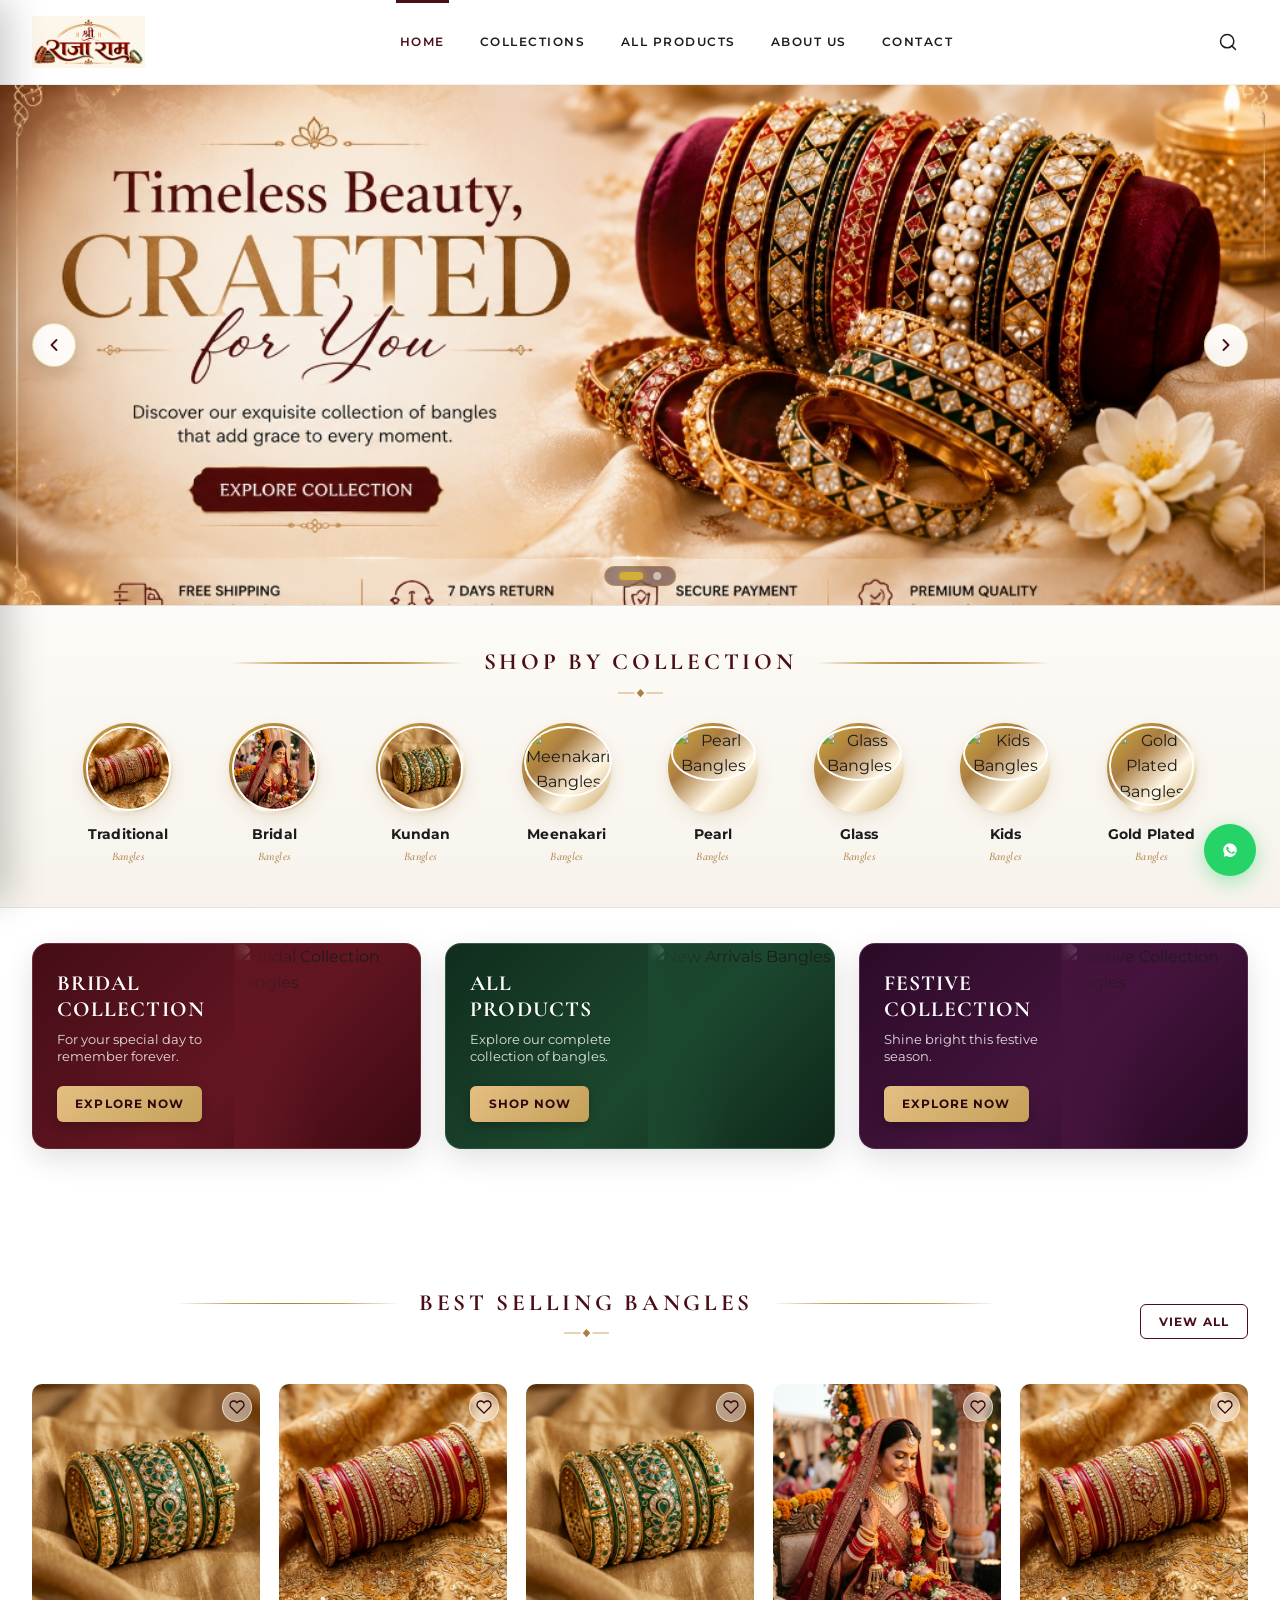
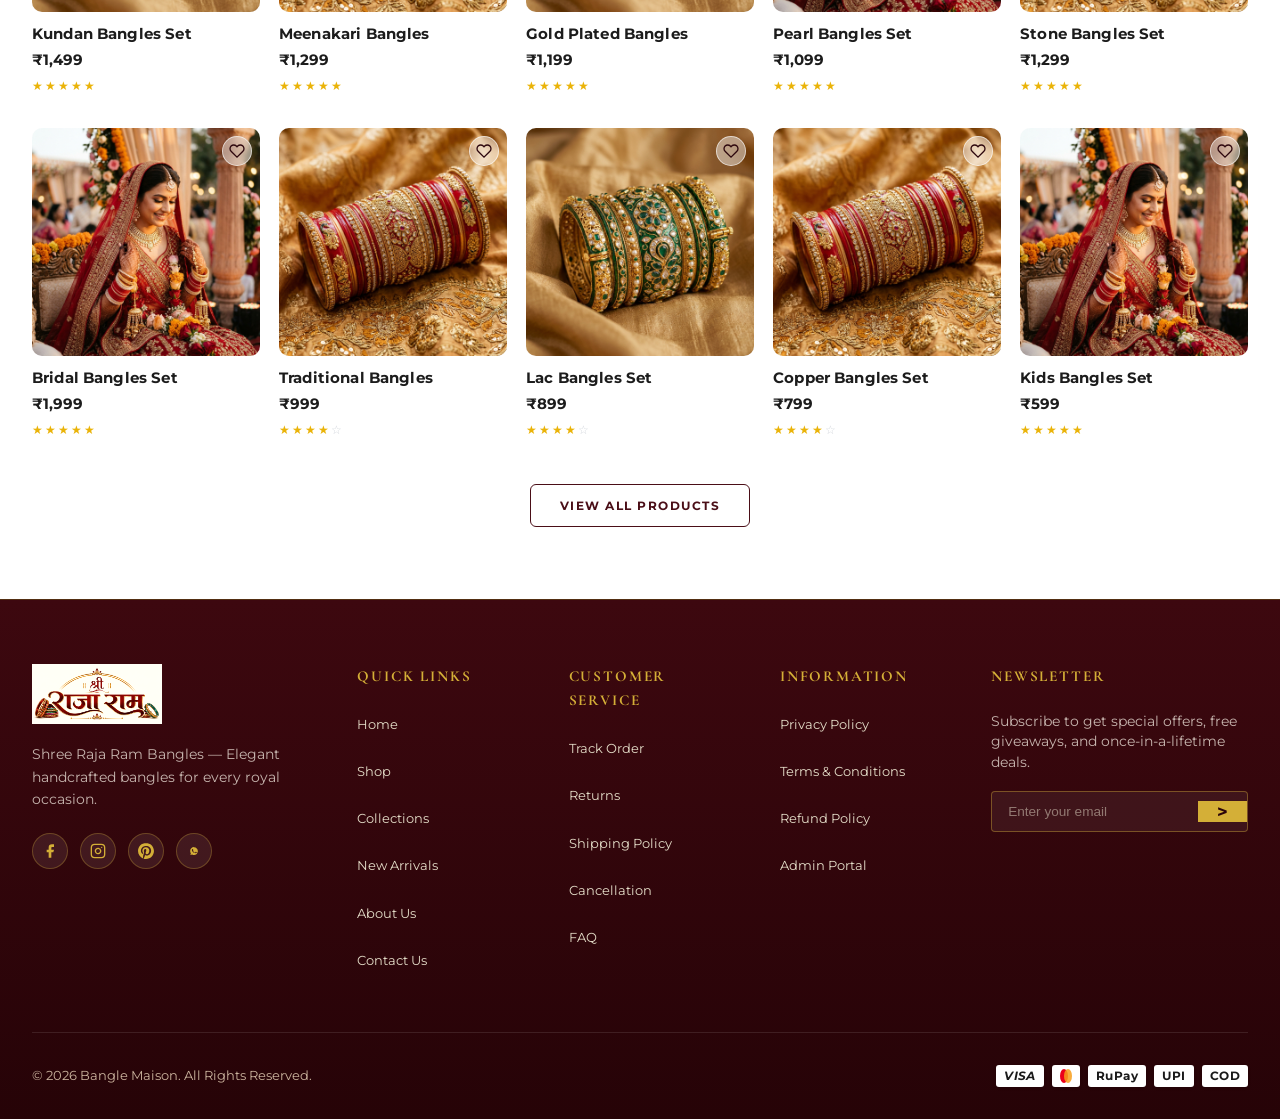
==== commit cbc1be2f: "Replace logo with new royal Shree Raja Ram brand design in Header, Drawer, and Footer" ====
--- a/index.html
+++ b/index.html
@@ -74,10 +74,9 @@
   <div class="mobile-drawer-overlay" id="drawerOverlay"></div>
   <aside class="mobile-drawer" id="mobileDrawer">
     <div class="drawer-header">
-      <div class="drawer-logo">
-        <span class="brand-name">BANGLE</span>
-        <span class="brand-tagline">MAISON</span>
-      </div>
+      <a href="index.html" class="drawer-logo-link" aria-label="Shree Raja Ram Bangles">
+        <img src="images/logo.png" alt="Shree Raja Ram Bangles Logo" class="drawer-logo-img">
+      </a>
       <button class="drawer-close" id="drawerClose" aria-label="Close menu">&times;</button>
     </div>
     
@@ -687,14 +686,12 @@
         <!-- Column 1: Brand Info -->
         <div class="footer-col footer-brand-col">
           <div class="footer-brand-header">
-            <span class="footer-brand-monogram">B</span>
-            <div class="footer-brand-title">
-              <span class="brand-title-main">BANGLE</span>
-              <span class="brand-title-sub">MAISON</span>
-            </div>
+            <a href="index.html" class="footer-logo-link" aria-label="Shree Raja Ram Bangles">
+              <img src="images/logo.png" alt="Shree Raja Ram Bangles Logo" class="footer-logo-img">
+            </a>
           </div>
           <p class="footer-bio-text">
-            Elegant bangles for every occasion. Crafted to sparkle for you.
+            Shree Raja Ram Bangles — Elegant handcrafted bangles for every royal occasion.
           </p>
           <div class="footer-social-links">
             <a href="https://facebook.com" class="social-circle" target="_blank" rel="noopener" aria-label="Facebook">
--- a/style.css
+++ b/style.css
@@ -178,18 +178,23 @@
   text-decoration: none;
 }
 
+.brand-logo {
+  display: flex;
+  align-items: center;
+  text-decoration: none;
+}
+
 .header-logo-img {
-  height: 56px;
+  height: 52px;
   width: auto;
-  max-width: 180px;
+  max-width: 220px;
   object-fit: contain;
-  border-radius: 50%;
-  box-shadow: 0 2px 10px rgba(197, 160, 89, 0.25);
+  display: block;
   transition: transform 0.3s ease;
 }
 
 .brand-logo:hover .header-logo-img {
-  transform: scale(1.05);
+  transform: scale(1.04);
 }
 
 /* --------------------------------------------------------------------------
@@ -833,34 +838,34 @@
 }
 
 /* --------------------------------------------------------------------------
-   7. Hero Banner Carousel (Refined Luxury Layout & Compact Proportions)
+   7. Hero Banner Carousel (Full Width Edge-to-Edge Luxury Design)
    -------------------------------------------------------------------------- */
 .hero-slider {
   position: relative;
   width: 100%;
-  background-color: #fbf7f0;
   overflow: hidden;
   user-select: none;
   margin: 0;
-  padding: 1rem 0 1.2rem;
+  padding: 0;
+  background-color: #2b040a;
 }
 
 .hero-slider-inner {
   position: relative;
   width: 100%;
-  max-width: 1100px;
-  margin: 0 auto;
-  padding: 0 1.5rem;
+  max-width: 100%;
+  margin: 0;
+  padding: 0;
 }
 
 .hero-slides-wrapper {
   position: relative;
   width: 100%;
   aspect-ratio: 2 / 1;
-  max-height: 420px;
+  max-height: 520px;
   overflow: hidden;
-  border-radius: 12px;
-  box-shadow: 0 8px 30px rgba(56, 7, 13, 0.08);
+  border-radius: 0;
+  box-shadow: none;
 }
 
 .hero-slide {
@@ -903,8 +908,8 @@
   position: absolute;
   top: 50%;
   transform: translateY(-50%);
-  width: 42px;
-  height: 42px;
+  width: 44px;
+  height: 44px;
   border-radius: 50%;
   background: rgba(255, 255, 255, 0.92);
   backdrop-filter: blur(8px);
@@ -914,7 +919,7 @@
   align-items: center;
   justify-content: center;
   z-index: 20;
-  box-shadow: 0 6px 20px rgba(0, 0, 0, 0.14);
+  box-shadow: 0 6px 20px rgba(0, 0, 0, 0.16);
   transition: all 0.25s cubic-bezier(0.16, 1, 0.3, 1);
   cursor: pointer;
 }
@@ -924,21 +929,21 @@
   color: #ffffff;
   border-color: var(--color-burgundy);
   transform: translateY(-50%) scale(1.1);
-  box-shadow: 0 8px 24px rgba(56, 7, 13, 0.3);
+  box-shadow: 0 8px 24px rgba(56, 7, 13, 0.35);
 }
 
 .arrow-left {
-  left: 2.5rem;
+  left: 2rem;
 }
 
 .arrow-right {
-  right: 2.5rem;
+  right: 2rem;
 }
 
 /* Pagination Dots */
 .slider-pagination {
   position: absolute;
-  bottom: 1rem;
+  bottom: 1.2rem;
   left: 50%;
   transform: translateX(-50%);
   display: flex;
@@ -946,7 +951,7 @@
   gap: 0.6rem;
   z-index: 20;
   background: rgba(43, 4, 10, 0.45);
-  padding: 5px 12px;
+  padding: 5px 14px;
   border-radius: 30px;
   backdrop-filter: blur(10px);
   border: 1px solid rgba(212, 175, 55, 0.3);
@@ -969,23 +974,15 @@
 
 .slider-pagination .dot.active {
   background-color: #d4af37;
-  width: 22px;
+  width: 24px;
   border-radius: 6px;
   box-shadow: 0 0 10px rgba(212, 175, 55, 0.6);
 }
 
 /* Responsive Media Queries */
 @media (max-width: 992px) {
-  .hero-slider {
-    padding: 0.6rem 0 0.8rem;
-  }
-
-  .hero-slider-inner {
-    padding: 0 1rem;
-  }
-
   .hero-slides-wrapper {
-    max-height: 380px;
+    max-height: 440px;
   }
   
   .slider-arrow {
@@ -994,16 +991,16 @@
   }
   
   .arrow-left {
-    left: 1.8rem;
+    left: 1.2rem;
   }
   
   .arrow-right {
-    right: 1.8rem;
+    right: 1.2rem;
   }
 
   .slider-pagination {
-    bottom: 0.8rem;
-    padding: 4px 10px;
+    bottom: 0.9rem;
+    padding: 4px 11px;
   }
 }
 
@@ -4595,11 +4592,243 @@
   }
 }
 
-
-
-
-
-
-
-
-
+/* --------------------------------------------------------------------------
+   Footer Brand & Logo Styling
+   -------------------------------------------------------------------------- */
+.site-footer {
+  background-color: #2b040a;
+  color: #f7efe4;
+  padding: 4rem 0 2rem;
+  border-top: 1px solid rgba(212, 175, 55, 0.25);
+}
+
+.footer-container {
+  max-width: 1280px;
+  margin: 0 auto;
+  padding: 0 2rem;
+}
+
+.footer-grid {
+  display: grid;
+  grid-template-columns: 2fr 1.2fr 1.2fr 1.2fr 1.8fr;
+  gap: 2.5rem;
+  margin-bottom: 3rem;
+}
+
+.footer-brand-header {
+  margin-bottom: 1.2rem;
+}
+
+.footer-logo-link {
+  display: inline-block;
+}
+
+.footer-logo-img {
+  height: 60px;
+  width: auto;
+  max-width: 220px;
+  object-fit: contain;
+  display: block;
+  filter: brightness(1.05);
+}
+
+.drawer-logo-link {
+  display: inline-block;
+}
+
+.drawer-logo-img {
+  height: 44px;
+  width: auto;
+  max-width: 180px;
+  object-fit: contain;
+  display: block;
+}
+
+.footer-bio-text {
+  font-size: 0.88rem;
+  line-height: 1.6;
+  color: rgba(247, 239, 228, 0.75);
+  margin-bottom: 1.4rem;
+}
+
+.footer-social-links {
+  display: flex;
+  gap: 0.75rem;
+}
+
+.social-circle {
+  width: 36px;
+  height: 36px;
+  border-radius: 50%;
+  background: rgba(255, 255, 255, 0.08);
+  border: 1px solid rgba(212, 175, 55, 0.3);
+  display: flex;
+  align-items: center;
+  justify-content: center;
+  color: #d4af37;
+  transition: all 0.3s ease;
+}
+
+.social-circle:hover {
+  background: #d4af37;
+  color: #2b040a;
+  transform: translateY(-3px);
+}
+
+.footer-heading {
+  font-family: var(--font-serif, 'Cinzel', serif);
+  font-size: 0.95rem;
+  font-weight: 700;
+  letter-spacing: 0.12em;
+  color: #d4af37;
+  margin-bottom: 1.4rem;
+}
+
+.footer-links-list {
+  list-style: none;
+  padding: 0;
+  margin: 0;
+}
+
+.footer-links-list li {
+  margin-bottom: 0.75rem;
+}
+
+.footer-links-list a {
+  color: rgba(247, 239, 228, 0.75);
+  font-size: 0.84rem;
+  text-decoration: none;
+  transition: all 0.25s ease;
+}
+
+.footer-links-list a:hover {
+  color: #ffffff;
+  padding-left: 4px;
+}
+
+.newsletter-desc {
+  font-size: 0.85rem;
+  color: rgba(247, 239, 228, 0.75);
+  line-height: 1.5;
+  margin-bottom: 1.2rem;
+}
+
+.newsletter-form {
+  display: flex;
+  border: 1px solid rgba(212, 175, 55, 0.4);
+  border-radius: 4px;
+  overflow: hidden;
+  background: rgba(255, 255, 255, 0.06);
+}
+
+.newsletter-input {
+  flex: 1;
+  background: transparent;
+  border: none;
+  padding: 0.75rem 1rem;
+  color: #ffffff;
+  font-size: 0.85rem;
+  outline: none;
+}
+
+.newsletter-submit-btn {
+  background: #d4af37;
+  color: #2b040a;
+  border: none;
+  padding: 0 1.2rem;
+  font-weight: 700;
+  font-size: 1.1rem;
+  cursor: pointer;
+  transition: background 0.25s ease;
+}
+
+.newsletter-submit-btn:hover {
+  background: #ffffff;
+}
+
+.footer-bottom-bar {
+  display: flex;
+  align-items: center;
+  justify-content: space-between;
+  padding-top: 2rem;
+  border-top: 1px solid rgba(255, 255, 255, 0.1);
+  font-size: 0.82rem;
+  color: rgba(247, 239, 228, 0.6);
+  flex-wrap: wrap;
+  gap: 1rem;
+}
+
+.footer-payment-icons {
+  display: flex;
+  gap: 0.5rem;
+  align-items: center;
+}
+
+.pay-badge {
+  padding: 3px 8px;
+  background: #ffffff;
+  color: #1a1a1a;
+  border-radius: 3px;
+  font-size: 0.72rem;
+  font-weight: 700;
+  letter-spacing: 0.04em;
+}
+
+.floating-whatsapp-btn {
+  position: fixed;
+  bottom: 24px;
+  right: 24px;
+  width: 52px;
+  height: 52px;
+  border-radius: 50%;
+  background-color: #25d366;
+  color: #ffffff;
+  display: flex;
+  align-items: center;
+  justify-content: center;
+  box-shadow: 0 6px 20px rgba(37, 211, 102, 0.4);
+  z-index: 999;
+  transition: transform 0.3s ease;
+}
+
+.floating-whatsapp-btn:hover {
+  transform: scale(1.1);
+}
+
+@media (max-width: 992px) {
+  .footer-grid {
+    grid-template-columns: 1fr 1fr;
+    gap: 2rem;
+  }
+}
+
+@media (max-width: 600px) {
+  .header-logo-img {
+    height: 40px;
+    max-width: 160px;
+  }
+  
+  .footer-grid {
+    grid-template-columns: 1fr;
+    gap: 2rem;
+  }
+  
+  .footer-bottom-bar {
+    flex-direction: column;
+    text-align: center;
+  }
+  
+  .footer-logo-img {
+    height: 48px;
+    max-width: 180px;
+  }
+}
+
+
+
+
+
+
+
+
+
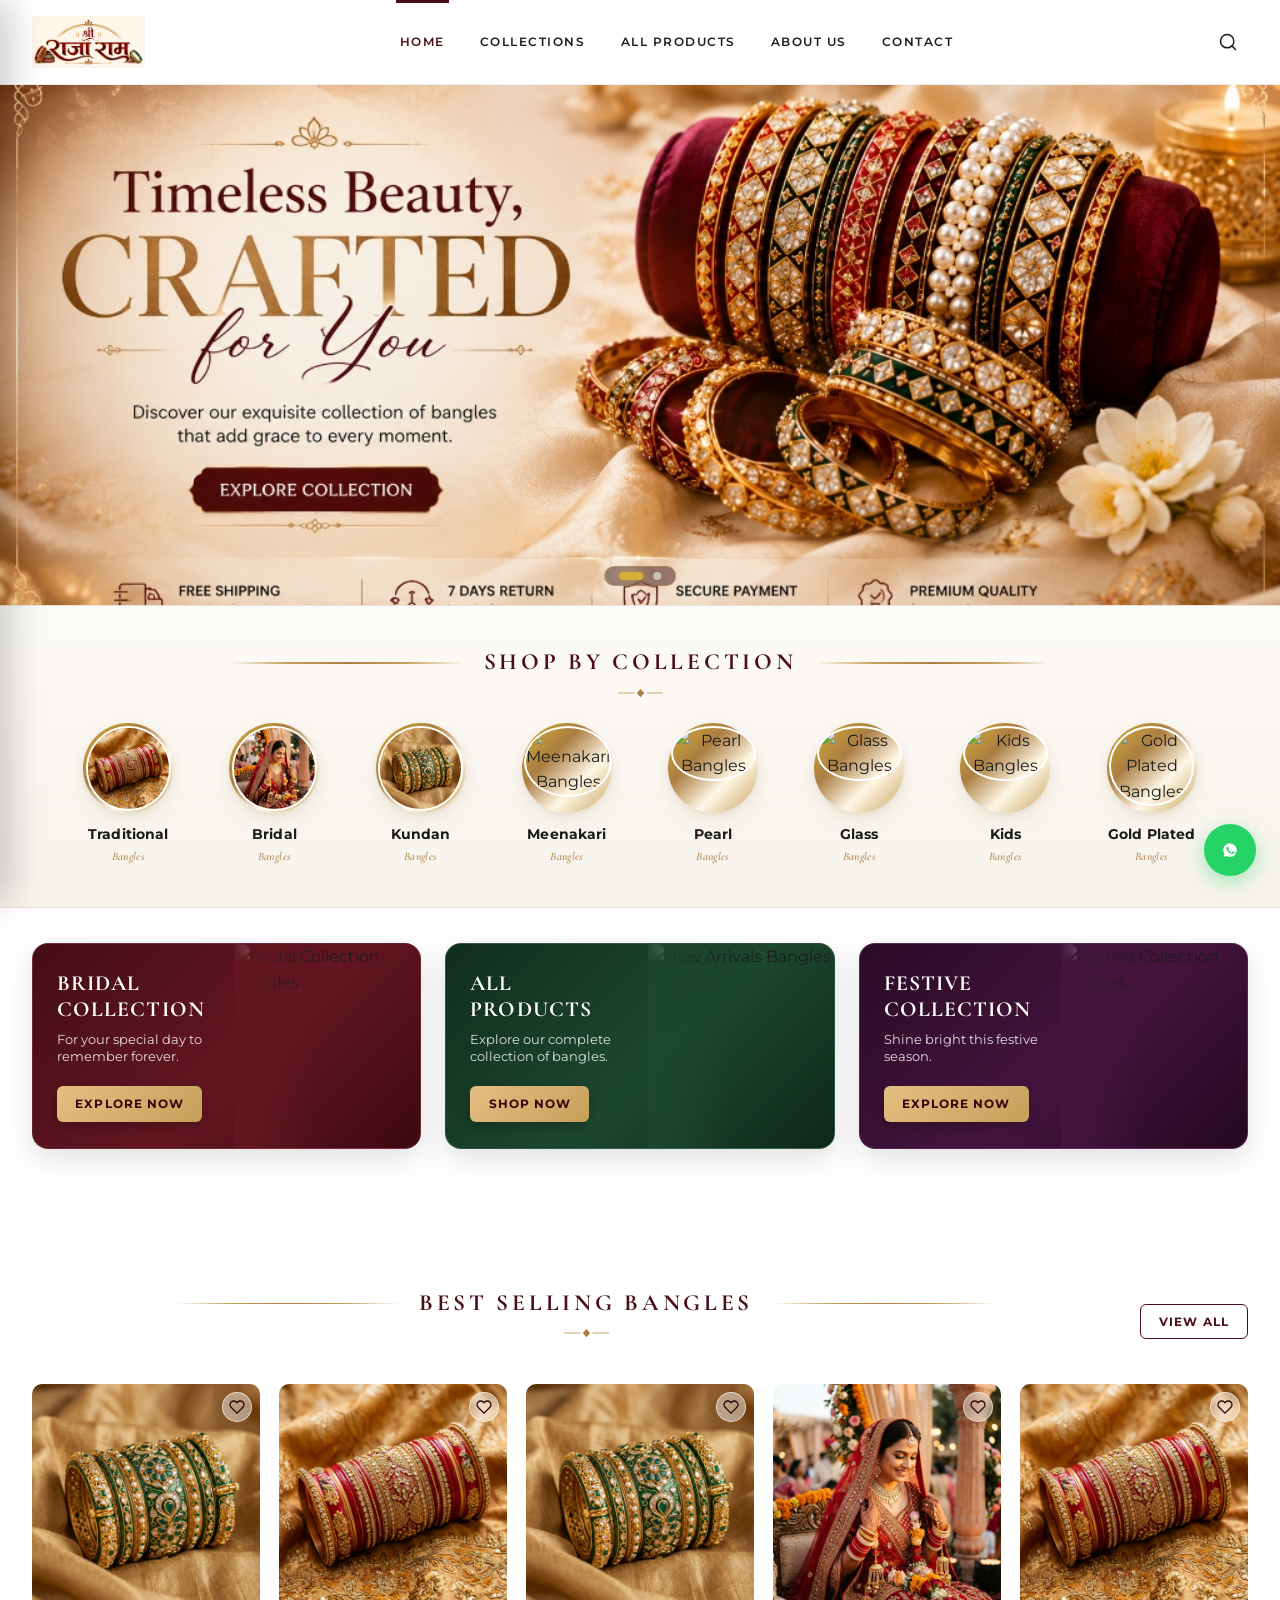
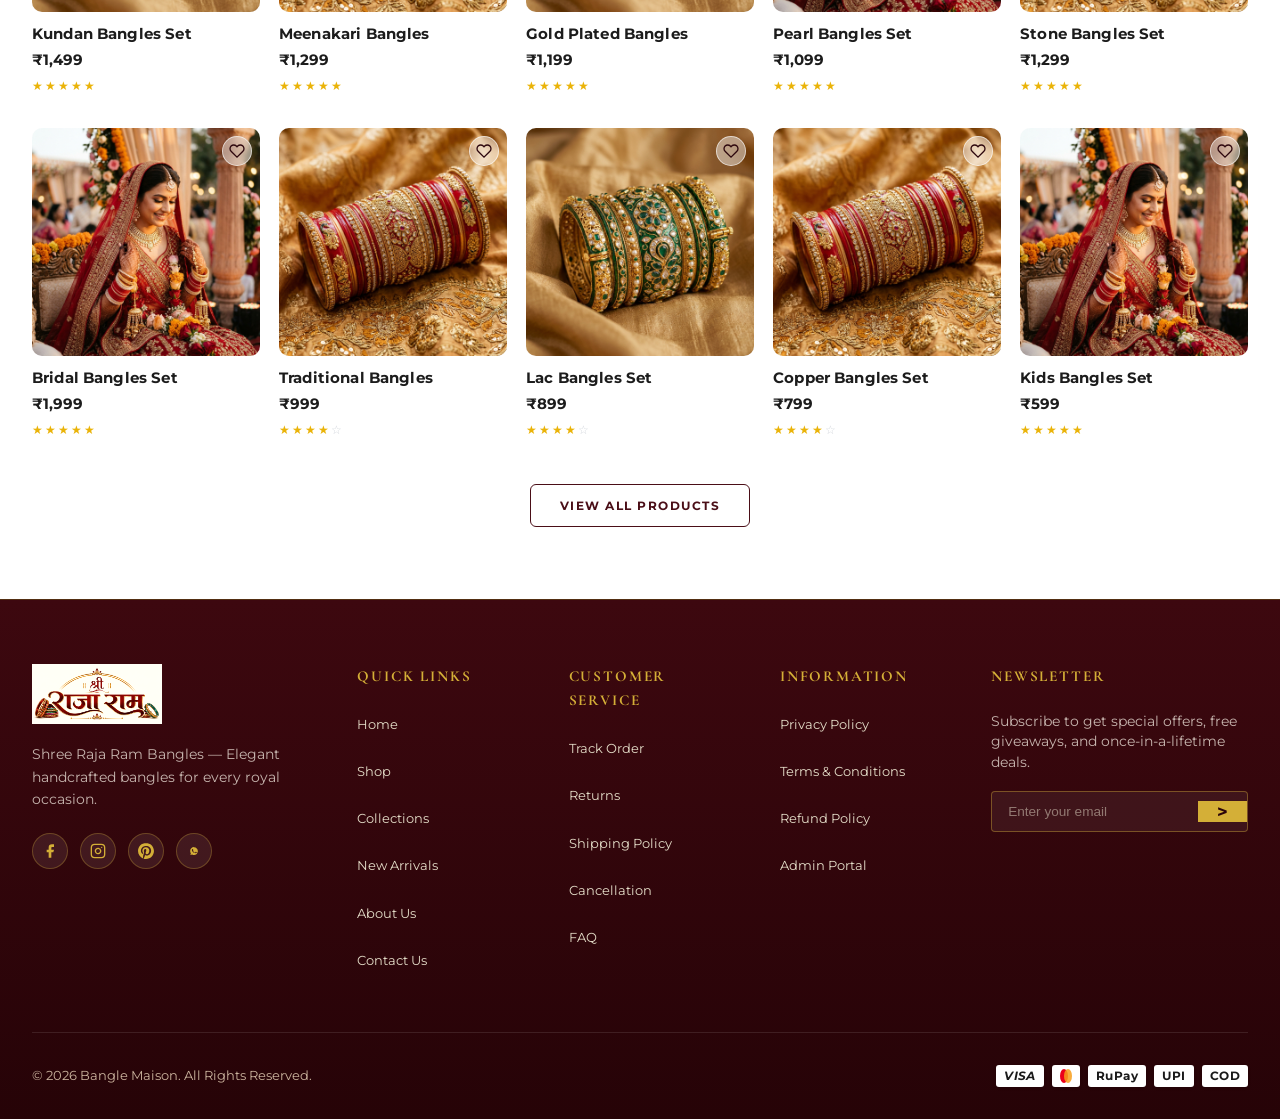
==== commit e15e601c: "Update hero banner: remove arrow buttons, enable auto-scroll, mouse drag, touch swipe, and /admin ro" ====
--- a/index.html
+++ b/index.html
@@ -194,19 +194,6 @@
 
         </div>
 
-        <!-- Navigation Arrows -->
-        <button class="slider-arrow arrow-left" id="prevSlide" aria-label="Previous Slide">
-          <svg viewBox="0 0 24 24" width="20" height="20" fill="none" stroke="currentColor" stroke-width="2.2" stroke-linecap="round" stroke-linejoin="round">
-            <polyline points="15 18 9 12 15 6"></polyline>
-          </svg>
-        </button>
-
-        <button class="slider-arrow arrow-right" id="nextSlide" aria-label="Next Slide">
-          <svg viewBox="0 0 24 24" width="20" height="20" fill="none" stroke="currentColor" stroke-width="2.2" stroke-linecap="round" stroke-linejoin="round">
-            <polyline points="9 18 15 12 9 6"></polyline>
-          </svg>
-        </button>
-
         <!-- Pagination Dots -->
         <div class="slider-pagination" id="sliderPagination">
           <button class="dot active" data-index="0" aria-label="Slide 1"></button>
--- a/style.css
+++ b/style.css
@@ -845,9 +845,20 @@
   width: 100%;
   overflow: hidden;
   user-select: none;
+  -webkit-user-select: none;
+  touch-action: pan-y pinch-zoom;
   margin: 0;
   padding: 0;
   background-color: #2b040a;
+  cursor: grab;
+}
+
+.hero-slider.is-dragging {
+  cursor: grabbing;
+}
+
+.hero-slider.is-dragging a {
+  pointer-events: none;
 }
 
 .hero-slider-inner {
@@ -856,43 +867,34 @@
   max-width: 100%;
   margin: 0;
   padding: 0;
+  overflow: hidden;
 }
 
 .hero-slides-wrapper {
-  position: relative;
+  display: flex;
   width: 100%;
   aspect-ratio: 2 / 1;
   max-height: 520px;
+  overflow: visible;
+  transition: transform 0.55s cubic-bezier(0.25, 1, 0.5, 1);
+  will-change: transform;
+}
+
+.hero-slide {
+  flex: 0 0 100%;
+  width: 100%;
+  min-width: 100%;
+  position: relative;
   overflow: hidden;
-  border-radius: 0;
-  box-shadow: none;
-}
-
-.hero-slide {
-  position: absolute;
-  inset: 0;
-  width: 100%;
-  height: 100%;
-  opacity: 0;
-  visibility: hidden;
-  transition: opacity 0.75s cubic-bezier(0.4, 0, 0.2, 1), transform 0.75s cubic-bezier(0.4, 0, 0.2, 1);
-  transform: scale(1.015);
-  z-index: 1;
-}
-
-.hero-slide.active {
-  opacity: 1;
-  visibility: visible;
-  transform: scale(1);
-  z-index: 2;
 }
 
 .hero-slide-link {
   display: block;
   width: 100%;
   height: 100%;
-  cursor: pointer;
   text-decoration: none;
+  -webkit-user-drag: none;
+  user-select: none;
 }
 
 .hero-slide-img {
@@ -901,43 +903,14 @@
   object-fit: cover;
   object-position: center;
   display: block;
-}
-
-/* Circular Navigation Arrow Buttons */
+  pointer-events: none;
+  -webkit-user-drag: none;
+  user-select: none;
+}
+
+/* Navigation Arrow Buttons Hidden */
 .slider-arrow {
-  position: absolute;
-  top: 50%;
-  transform: translateY(-50%);
-  width: 44px;
-  height: 44px;
-  border-radius: 50%;
-  background: rgba(255, 255, 255, 0.92);
-  backdrop-filter: blur(8px);
-  color: var(--color-burgundy);
-  border: 1.5px solid rgba(212, 175, 55, 0.45);
-  display: flex;
-  align-items: center;
-  justify-content: center;
-  z-index: 20;
-  box-shadow: 0 6px 20px rgba(0, 0, 0, 0.16);
-  transition: all 0.25s cubic-bezier(0.16, 1, 0.3, 1);
-  cursor: pointer;
-}
-
-.slider-arrow:hover {
-  background-color: var(--color-burgundy);
-  color: #ffffff;
-  border-color: var(--color-burgundy);
-  transform: translateY(-50%) scale(1.1);
-  box-shadow: 0 8px 24px rgba(56, 7, 13, 0.35);
-}
-
-.arrow-left {
-  left: 2rem;
-}
-
-.arrow-right {
-  right: 2rem;
+  display: none !important;
 }
 
 /* Pagination Dots */
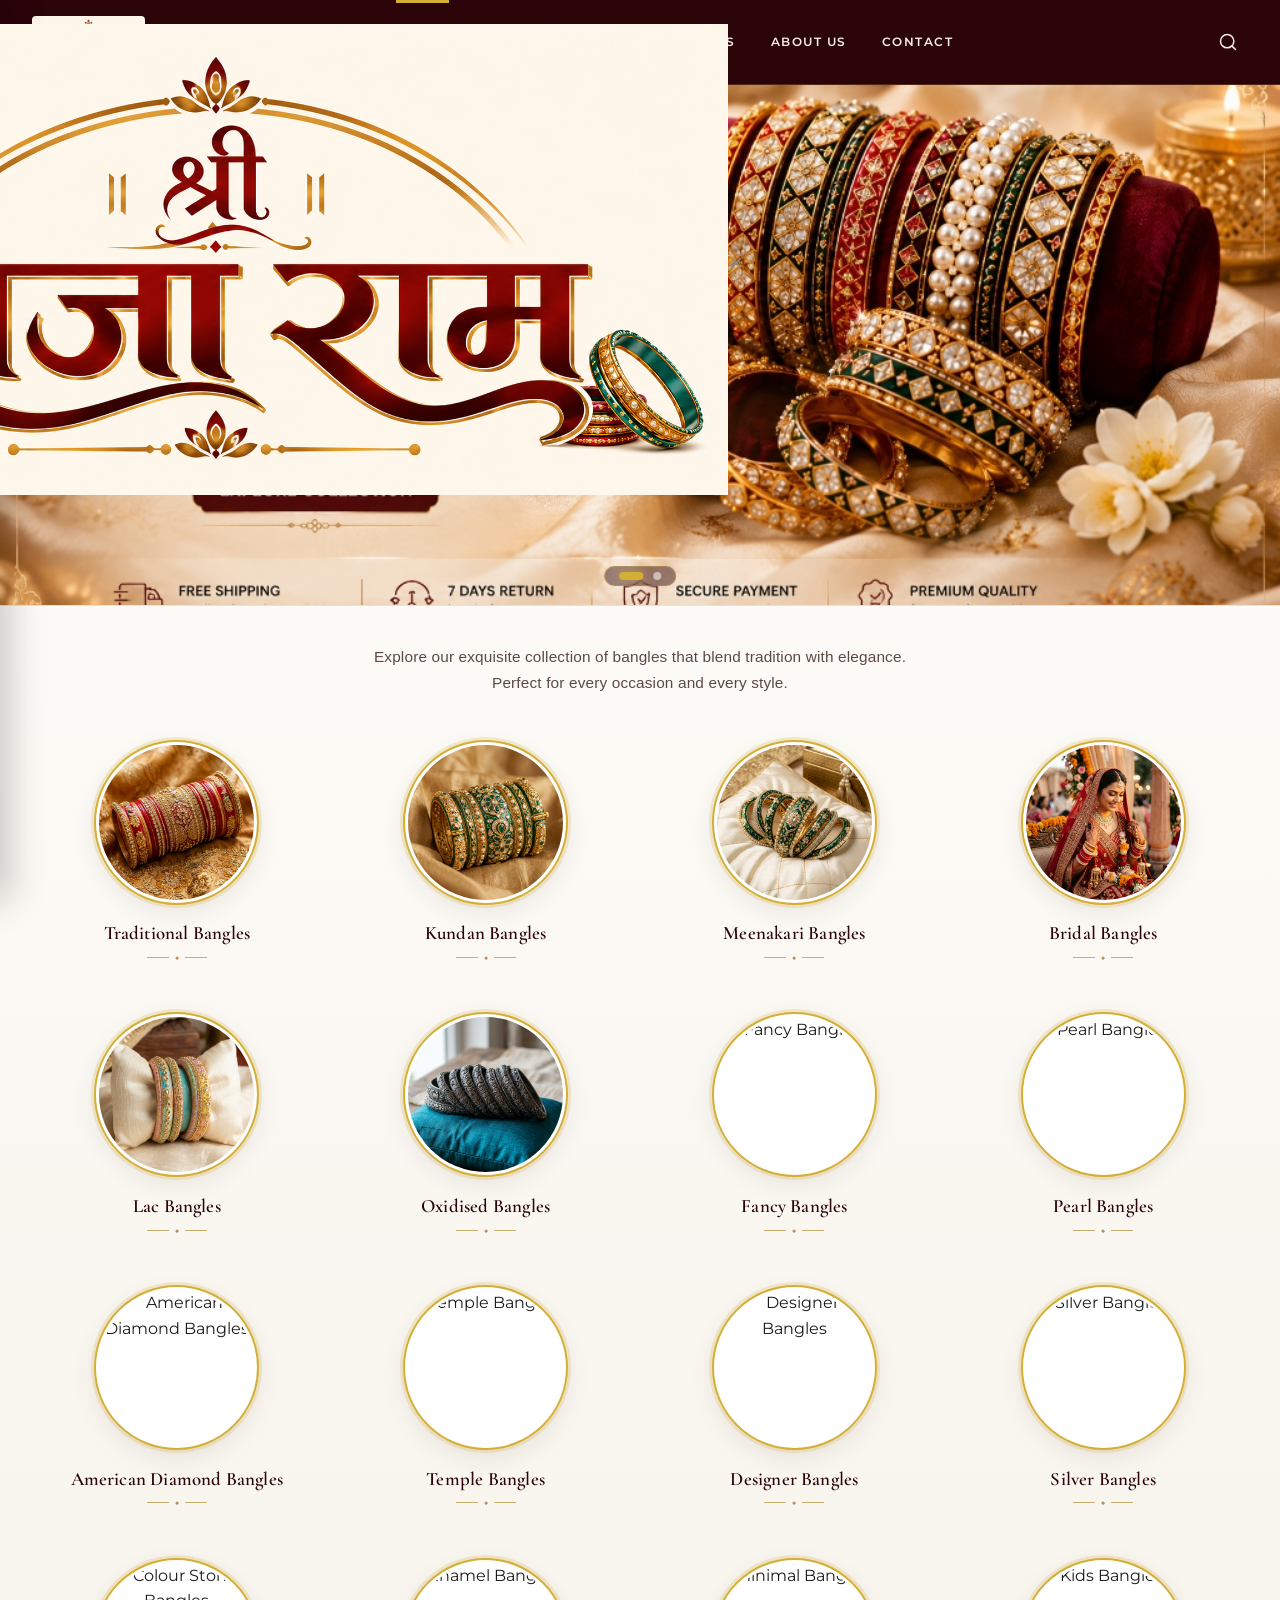
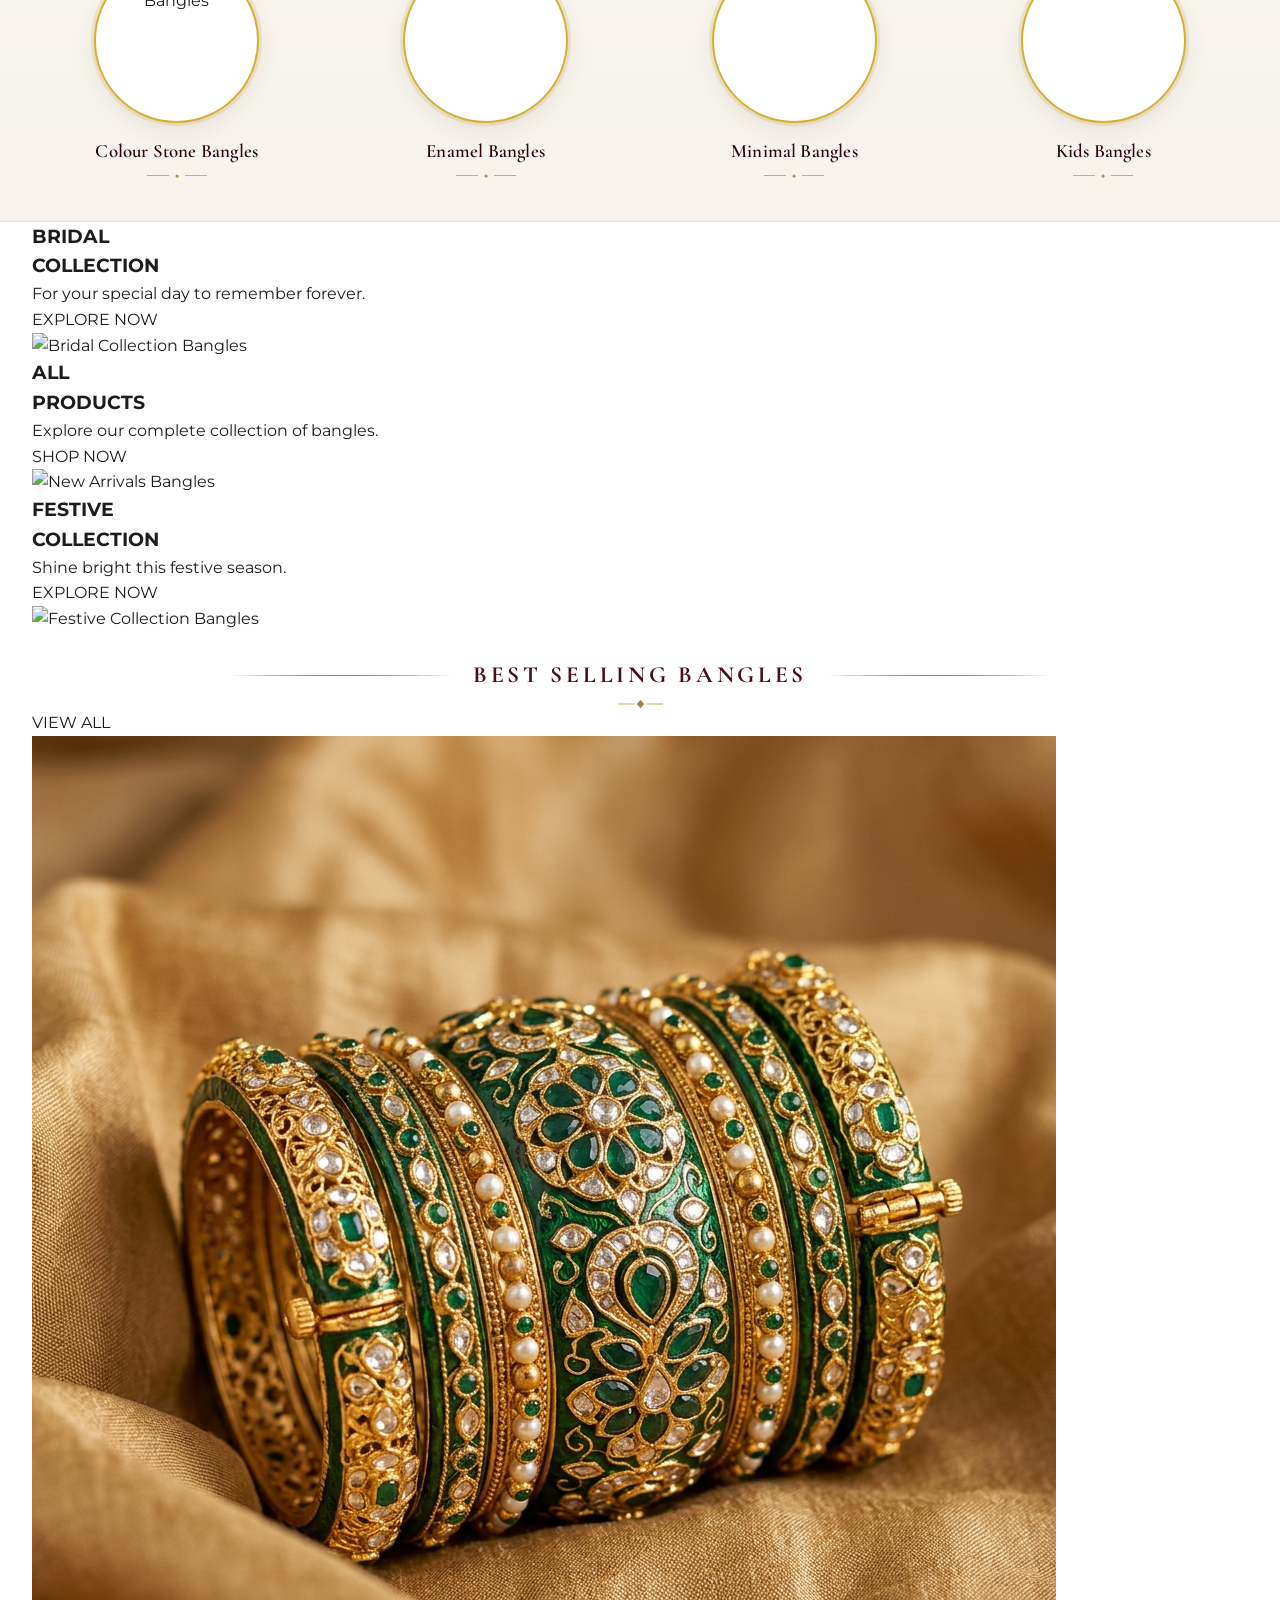
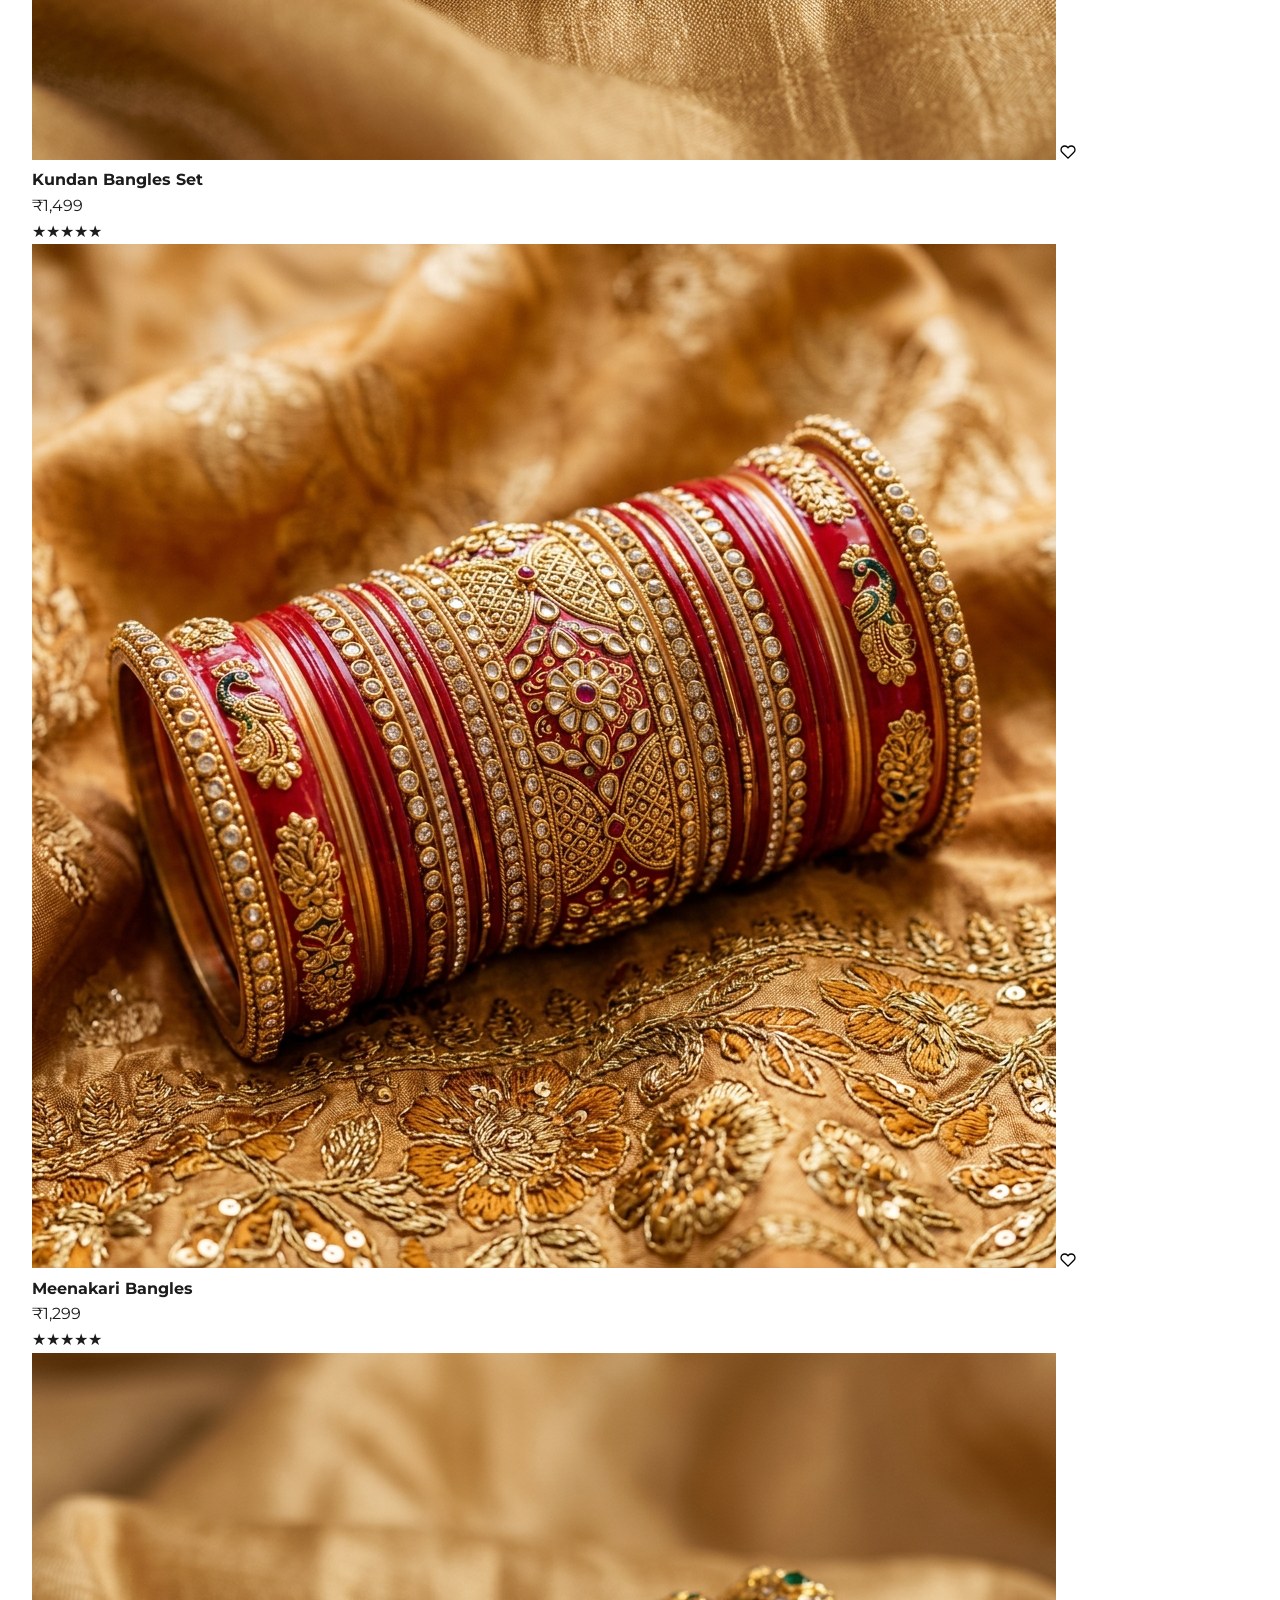
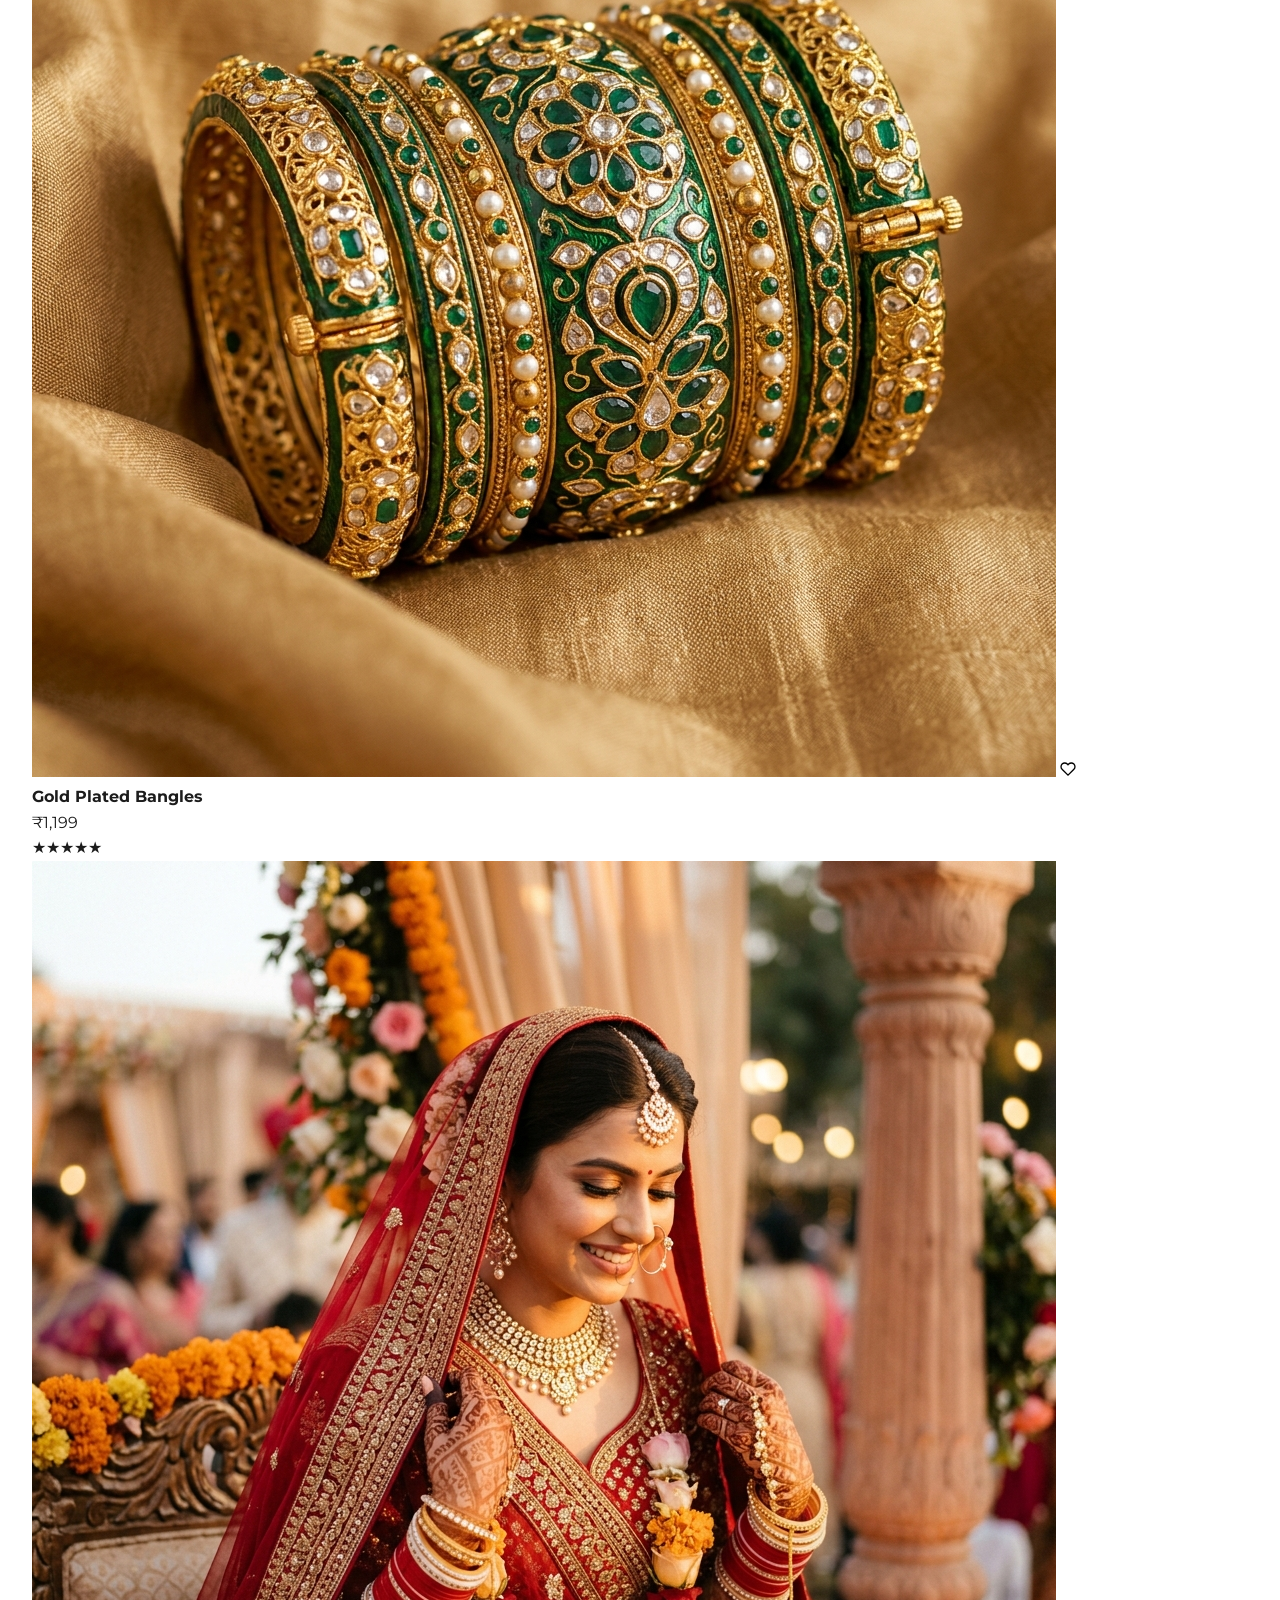
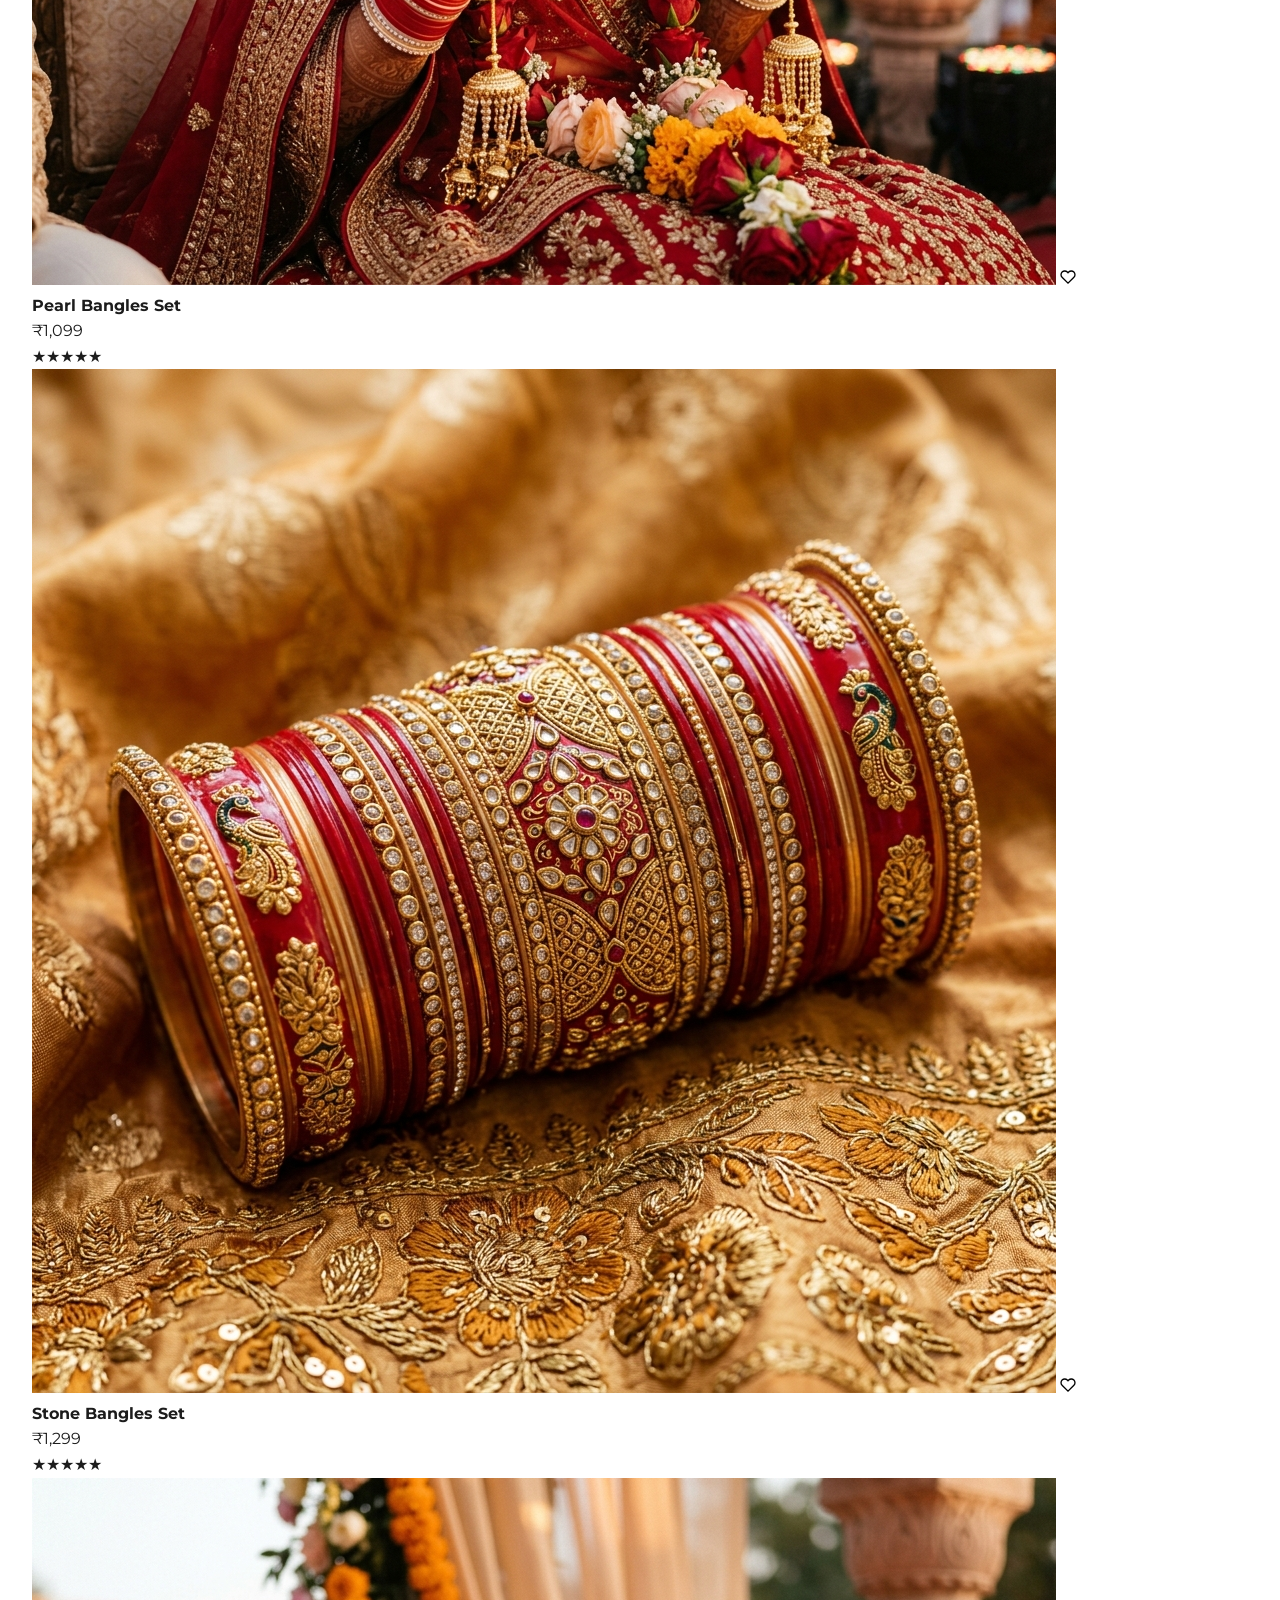
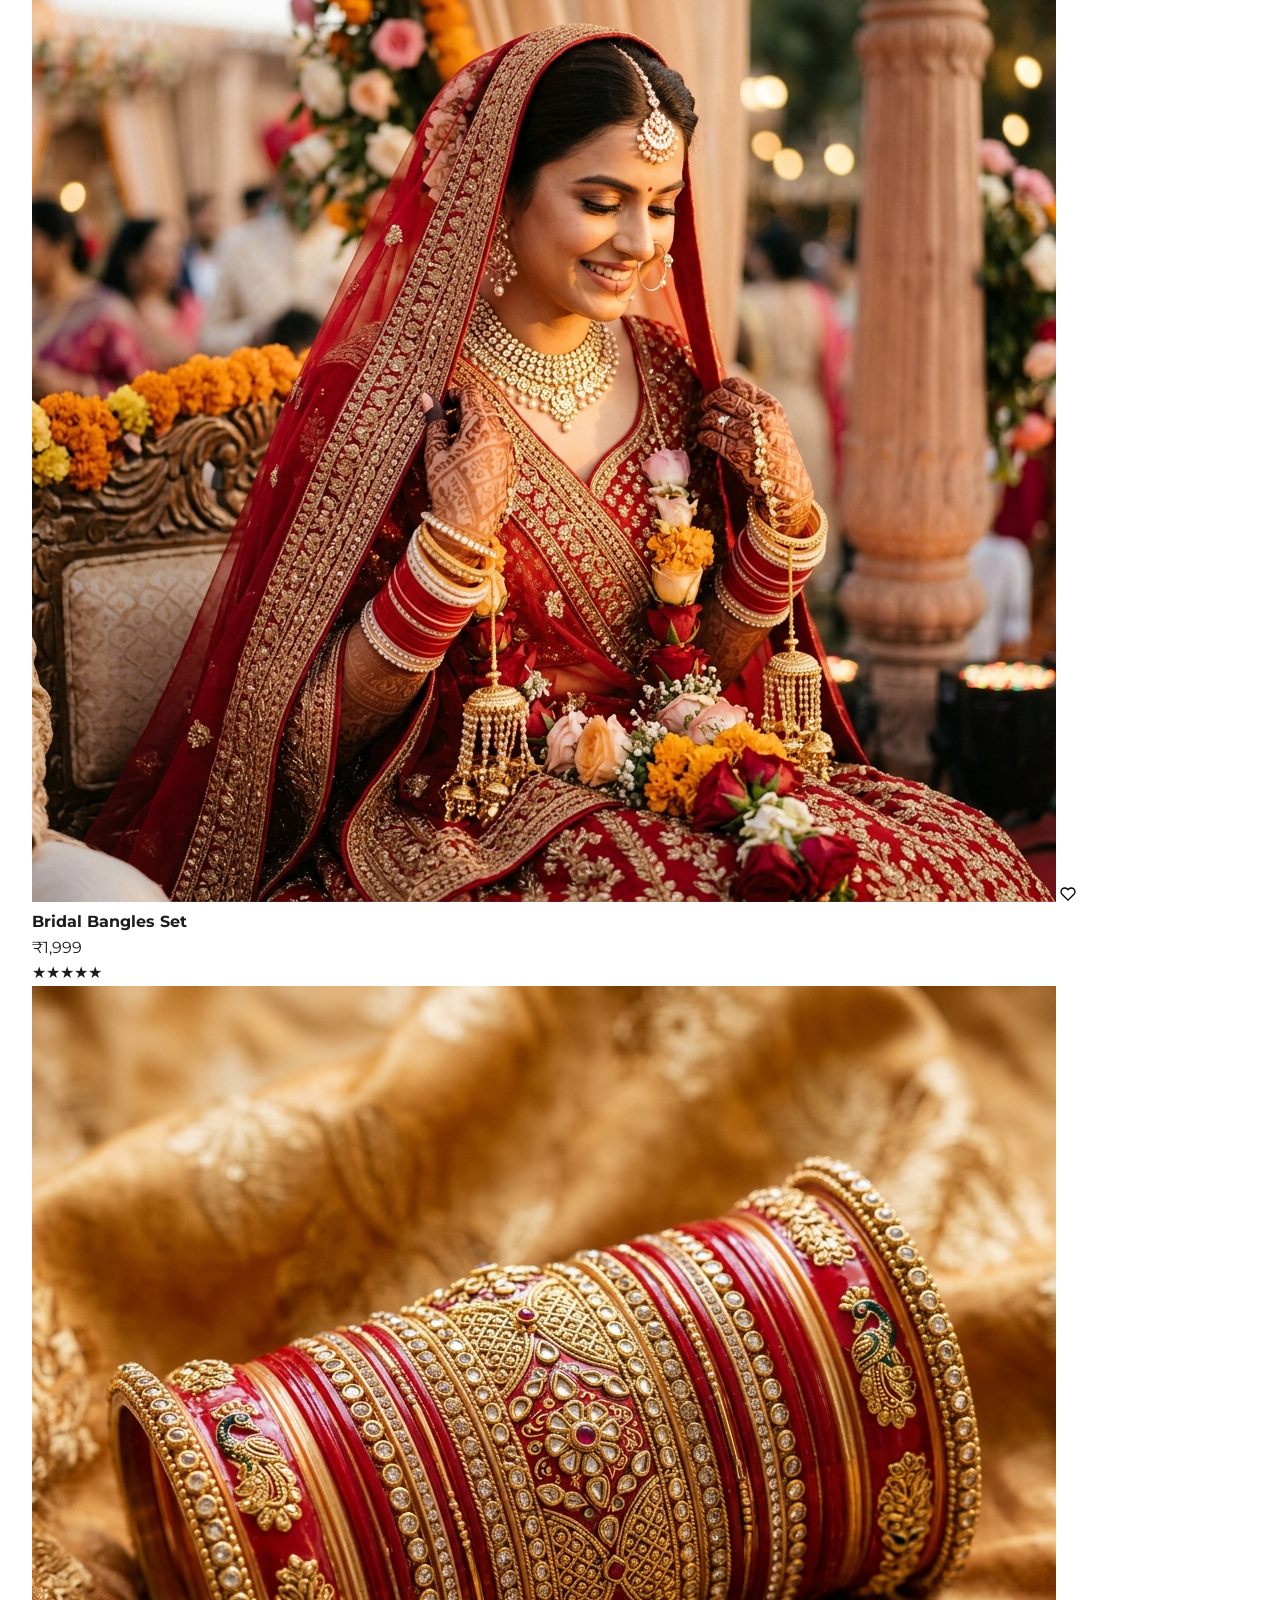
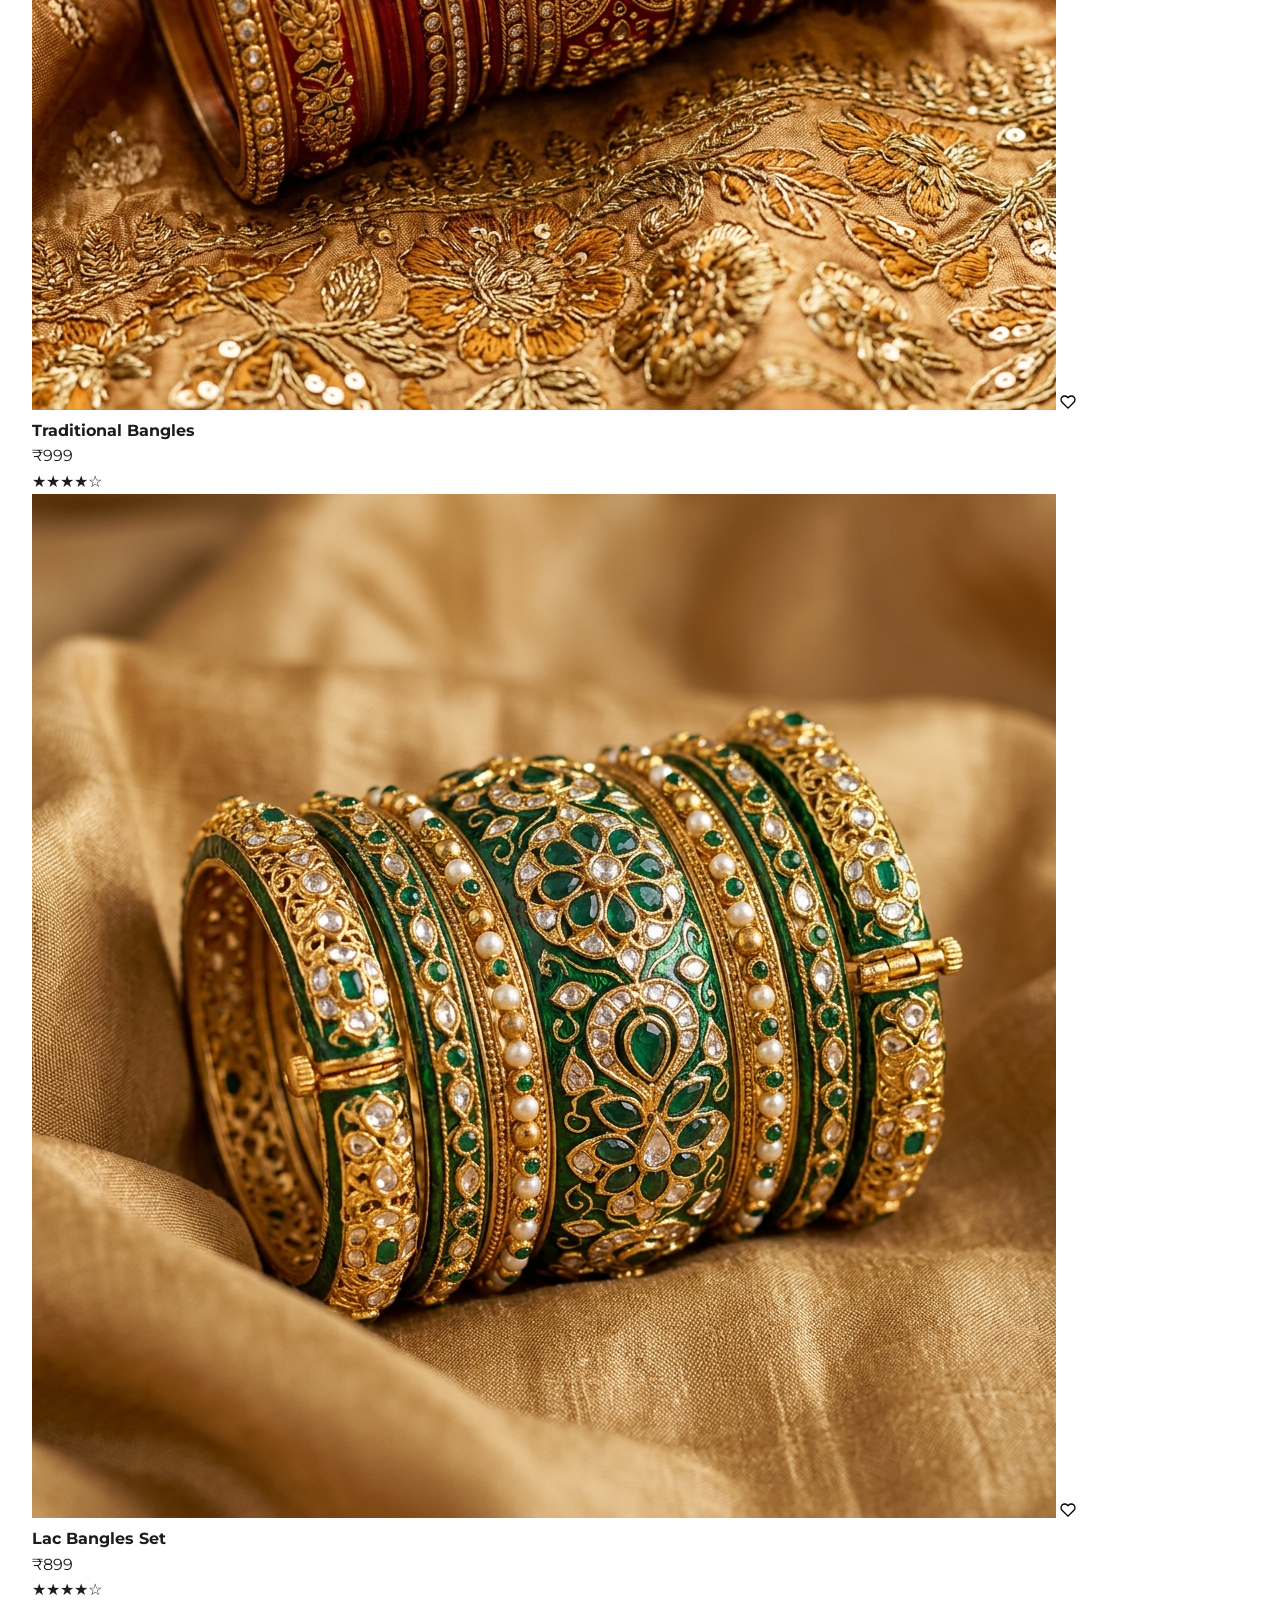
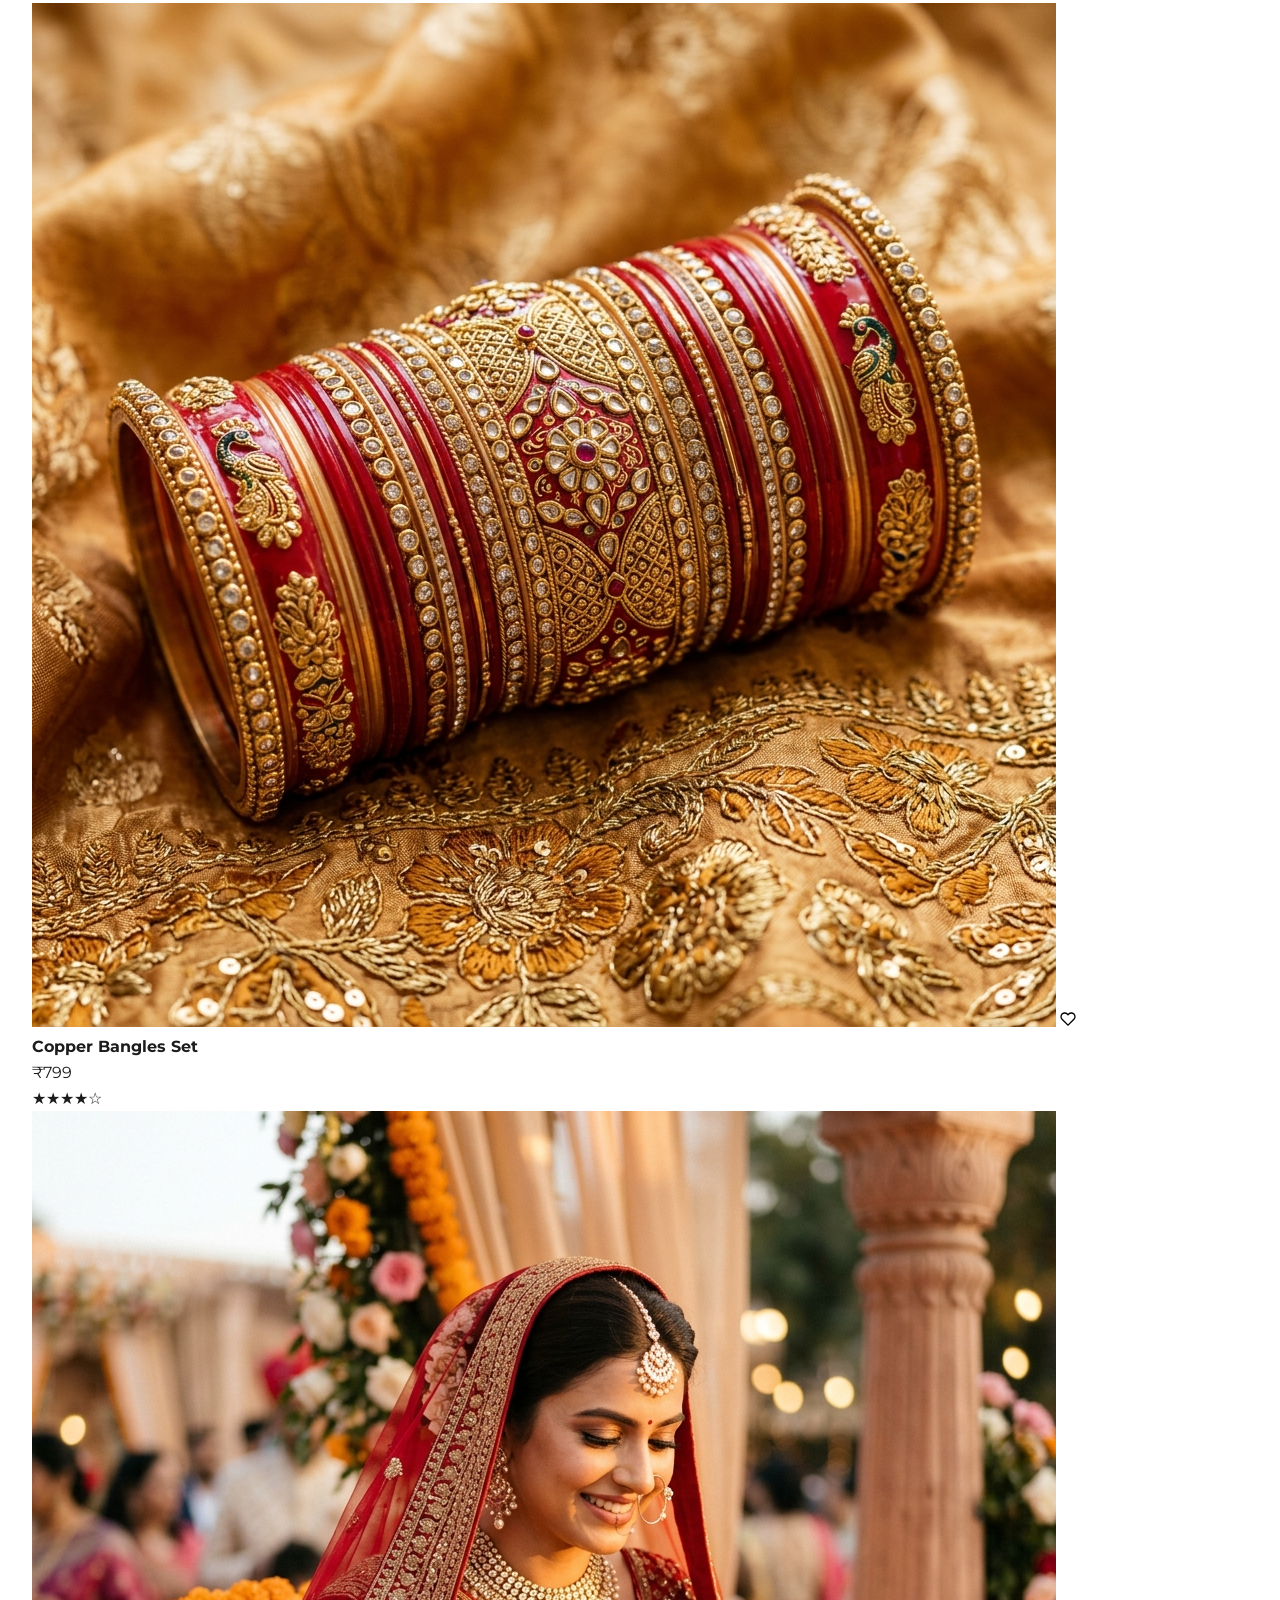
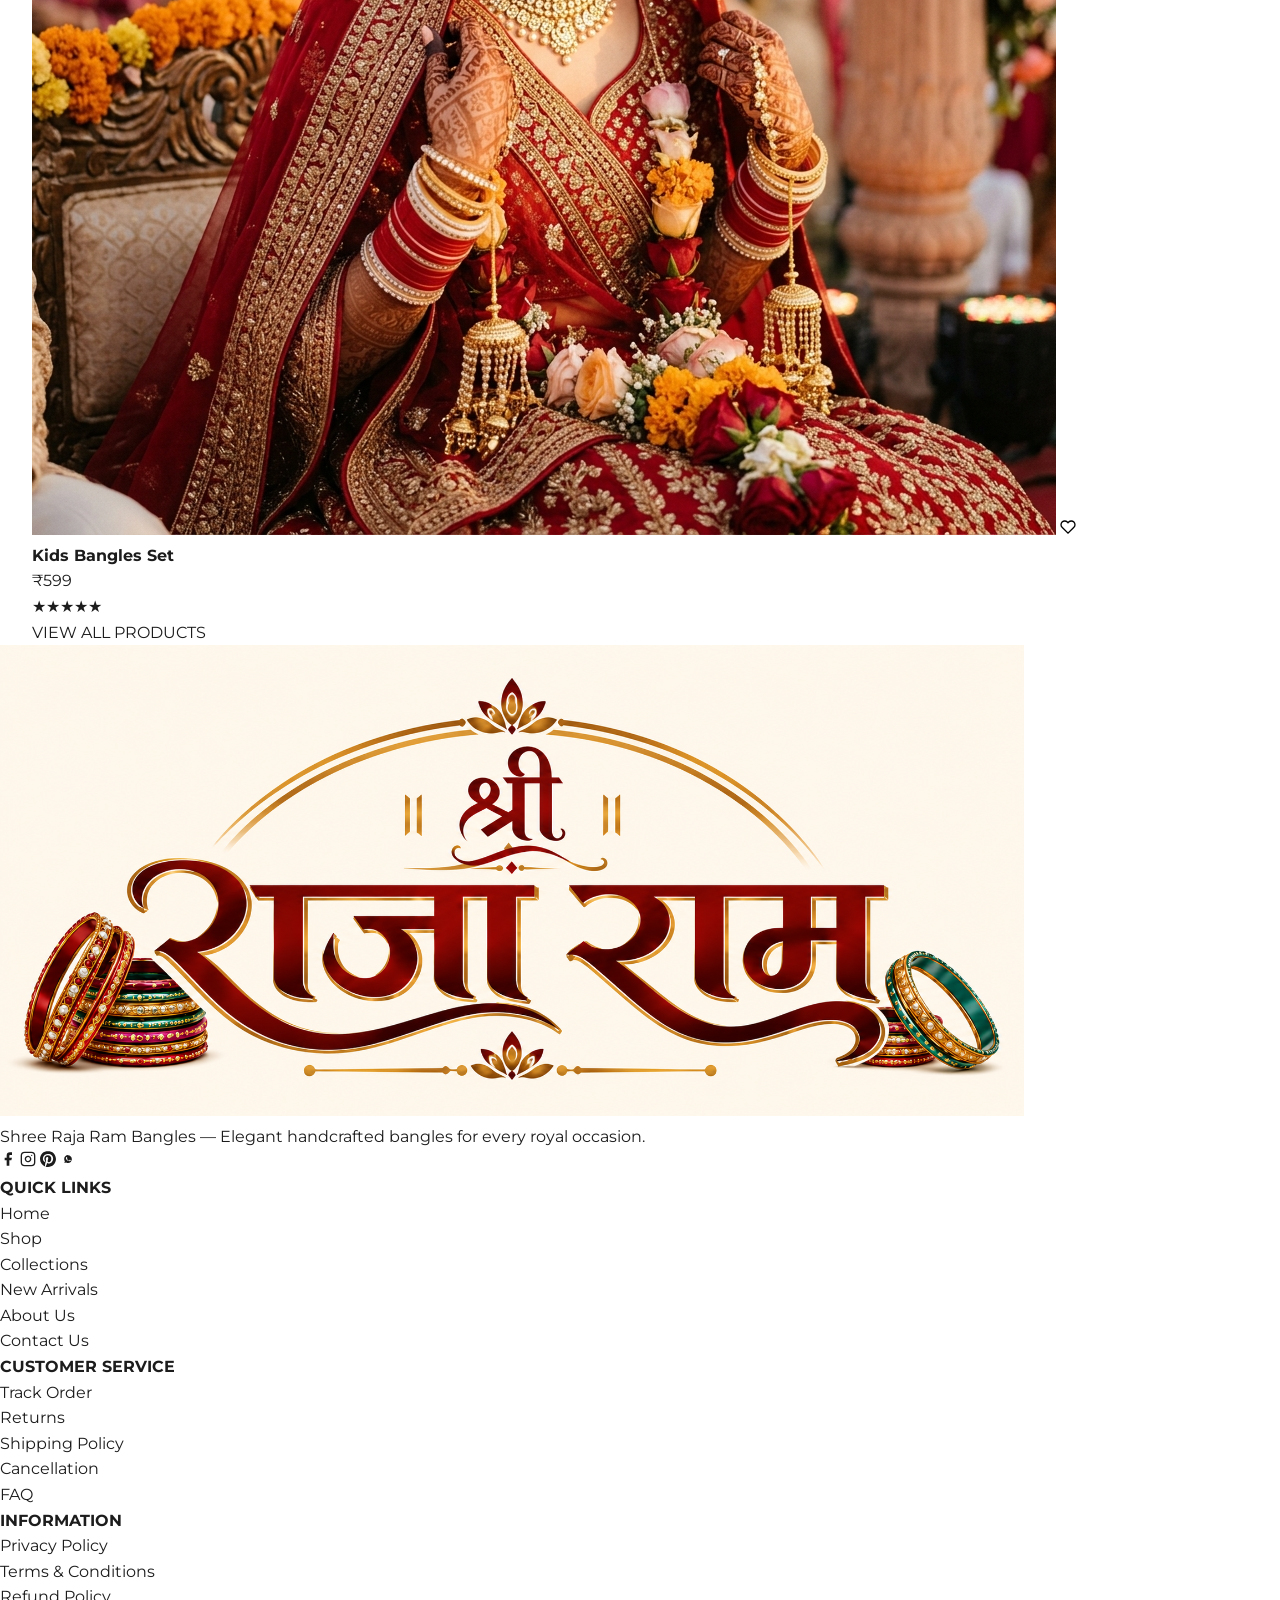
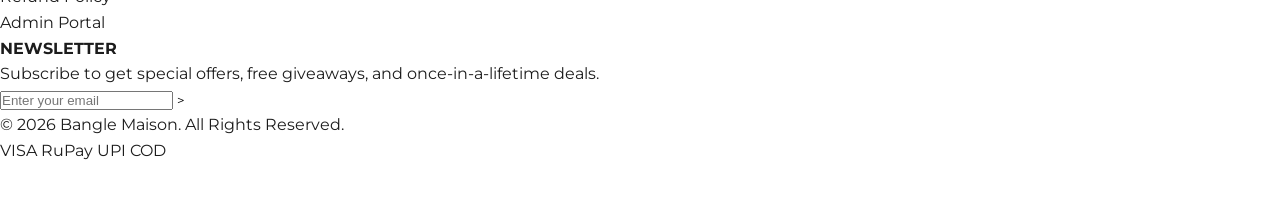
==== commit 3ca8c640: "Recreate 16-card Collections section matching exact reference design with circular gold frames and o" ====
--- a/index.html
+++ b/index.html
@@ -209,135 +209,256 @@
     <section class="shop-by-collection timeless-beauty-section" id="timeless-beauty">
       <div class="container">
         
-        <!-- Section Header with Left/Right Lines and Ornamental Divider -->
-        <div class="section-header">
-          <div class="section-title-wrapper">
-            <div class="title-line"></div>
-            <h2 class="section-title">SHOP BY COLLECTION</h2>
-            <div class="title-line"></div>
-          </div>
-          <div class="title-ornament">
-            <svg viewBox="0 0 60 15" width="45" height="12" fill="none" xmlns="http://www.w3.org/2000/svg">
-              <path d="M0 7.5H22M38 7.5H60" stroke="#c5a059" stroke-width="1.2"/>
-              <polygon points="30,2 35,7.5 30,13 25,7.5" fill="#ab7e42"/>
-            </svg>
-          </div>
-        </div>
-
-        <!-- 8 Circular Category Items Grid -->
+        <!-- Section Header Matching Reference -->
+        <div class="collections-intro-header">
+          <p class="collections-intro-text">
+            Explore our exquisite collection of bangles that blend tradition with elegance.<br>
+            Perfect for every occasion and every style.
+          </p>
+        </div>
+
+        <!-- 16 Curated Circular Category Items (4x4 Grid) -->
         <div class="collections-grid">
           
-          <!-- Item 1: Traditional -->
-          <div class="collection-card" data-category="traditional" tabindex="0">
+          <!-- 1. Traditional Bangles -->
+          <a href="shop.html?category=traditional" class="collection-card" data-category="traditional">
             <div class="circle-image-wrapper">
               <img src="images/traditional.jpg" alt="Traditional Bangles" loading="lazy">
-              <div class="card-overlay">
-                <span class="view-btn">EXPLORE</span>
-              </div>
-            </div>
-            <div class="collection-label">
-              <h4 class="category-name">Traditional</h4>
-              <span class="category-type">Bangles</span>
-            </div>
-          </div>
-
-          <!-- Item 2: Bridal -->
-          <div class="collection-card" data-category="bridal" tabindex="0">
+            </div>
+            <div class="collection-label">
+              <h3 class="category-name">Traditional Bangles</h3>
+              <div class="col-flourish">
+                <span class="flourish-line"></span>
+                <span class="flourish-diamond">◆</span>
+                <span class="flourish-line"></span>
+              </div>
+            </div>
+          </a>
+
+          <!-- 2. Kundan Bangles -->
+          <a href="shop.html?category=kundan" class="collection-card" data-category="kundan">
+            <div class="circle-image-wrapper">
+              <img src="images/kundan.jpg" alt="Kundan Bangles" loading="lazy">
+            </div>
+            <div class="collection-label">
+              <h3 class="category-name">Kundan Bangles</h3>
+              <div class="col-flourish">
+                <span class="flourish-line"></span>
+                <span class="flourish-diamond">◆</span>
+                <span class="flourish-line"></span>
+              </div>
+            </div>
+          </a>
+
+          <!-- 3. Meenakari Bangles -->
+          <a href="shop.html?category=meenakari" class="collection-card" data-category="meenakari">
+            <div class="circle-image-wrapper">
+              <img src="images/meenakari.jpg" alt="Meenakari Bangles" loading="lazy">
+            </div>
+            <div class="collection-label">
+              <h3 class="category-name">Meenakari Bangles</h3>
+              <div class="col-flourish">
+                <span class="flourish-line"></span>
+                <span class="flourish-diamond">◆</span>
+                <span class="flourish-line"></span>
+              </div>
+            </div>
+          </a>
+
+          <!-- 4. Bridal Bangles -->
+          <a href="shop.html?category=bridal" class="collection-card" data-category="bridal">
             <div class="circle-image-wrapper">
               <img src="images/bridal.jpg" alt="Bridal Bangles" loading="lazy">
-              <div class="card-overlay">
-                <span class="view-btn">EXPLORE</span>
-              </div>
-            </div>
-            <div class="collection-label">
-              <h4 class="category-name">Bridal</h4>
-              <span class="category-type">Bangles</span>
-            </div>
-          </div>
-
-          <!-- Item 3: Kundan -->
-          <div class="collection-card" data-category="kundan" tabindex="0">
-            <div class="circle-image-wrapper">
-              <img src="images/kundan.jpg" alt="Kundan Bangles" loading="lazy">
-              <div class="card-overlay">
-                <span class="view-btn">EXPLORE</span>
-              </div>
-            </div>
-            <div class="collection-label">
-              <h4 class="category-name">Kundan</h4>
-              <span class="category-type">Bangles</span>
-            </div>
-          </div>
-
-          <!-- Item 4: Meenakari -->
-          <div class="collection-card" data-category="meenakari" tabindex="0">
-            <div class="circle-image-wrapper">
-              <img src="https://images.unsplash.com/photo-1535632066927-ab7c9ab60908?q=80&w=500&auto=format&fit=crop" alt="Meenakari Bangles" loading="lazy">
-              <div class="card-overlay">
-                <span class="view-btn">EXPLORE</span>
-              </div>
-            </div>
-            <div class="collection-label">
-              <h4 class="category-name">Meenakari</h4>
-              <span class="category-type">Bangles</span>
-            </div>
-          </div>
-
-          <!-- Item 5: Pearl -->
-          <div class="collection-card" data-category="pearl" tabindex="0">
-            <div class="circle-image-wrapper">
-              <img src="https://images.unsplash.com/photo-1515562141207-7a88fb7ce338?q=80&w=500&auto=format&fit=crop" alt="Pearl Bangles" loading="lazy">
-              <div class="card-overlay">
-                <span class="view-btn">EXPLORE</span>
-              </div>
-            </div>
-            <div class="collection-label">
-              <h4 class="category-name">Pearl</h4>
-              <span class="category-type">Bangles</span>
-            </div>
-          </div>
-
-          <!-- Item 6: Glass -->
-          <div class="collection-card" data-category="glass" tabindex="0">
-            <div class="circle-image-wrapper">
-              <img src="https://images.unsplash.com/photo-1603561591411-07134e71a2a9?q=80&w=500&auto=format&fit=crop" alt="Glass Bangles" loading="lazy">
-              <div class="card-overlay">
-                <span class="view-btn">EXPLORE</span>
-              </div>
-            </div>
-            <div class="collection-label">
-              <h4 class="category-name">Glass</h4>
-              <span class="category-type">Bangles</span>
-            </div>
-          </div>
-
-          <!-- Item 7: Kids -->
-          <div class="collection-card" data-category="kids" tabindex="0">
-            <div class="circle-image-wrapper">
-              <img src="https://images.unsplash.com/photo-1573408301185-9146fe634ad0?q=80&w=500&auto=format&fit=crop" alt="Kids Bangles" loading="lazy">
-              <div class="card-overlay">
-                <span class="view-btn">EXPLORE</span>
-              </div>
-            </div>
-            <div class="collection-label">
-              <h4 class="category-name">Kids</h4>
-              <span class="category-type">Bangles</span>
-            </div>
-          </div>
-
-          <!-- Item 8: Gold Plated -->
-          <div class="collection-card" data-category="gold-plated" tabindex="0">
-            <div class="circle-image-wrapper">
-              <img src="https://images.unsplash.com/photo-1602751584552-8ba73aad10e1?q=80&w=500&auto=format&fit=crop" alt="Gold Plated Bangles" loading="lazy">
-              <div class="card-overlay">
-                <span class="view-btn">EXPLORE</span>
-              </div>
-            </div>
-            <div class="collection-label">
-              <h4 class="category-name">Gold Plated</h4>
-              <span class="category-type">Bangles</span>
-            </div>
-          </div>
+            </div>
+            <div class="collection-label">
+              <h3 class="category-name">Bridal Bangles</h3>
+              <div class="col-flourish">
+                <span class="flourish-line"></span>
+                <span class="flourish-diamond">◆</span>
+                <span class="flourish-line"></span>
+              </div>
+            </div>
+          </a>
+
+          <!-- 5. Lac Bangles -->
+          <a href="shop.html?category=lac" class="collection-card" data-category="lac">
+            <div class="circle-image-wrapper">
+              <img src="images/lac.jpg" alt="Lac Bangles" loading="lazy">
+            </div>
+            <div class="collection-label">
+              <h3 class="category-name">Lac Bangles</h3>
+              <div class="col-flourish">
+                <span class="flourish-line"></span>
+                <span class="flourish-diamond">◆</span>
+                <span class="flourish-line"></span>
+              </div>
+            </div>
+          </a>
+
+          <!-- 6. Oxidised Bangles -->
+          <a href="shop.html?category=oxidised" class="collection-card" data-category="oxidised">
+            <div class="circle-image-wrapper">
+              <img src="images/oxidised.jpg" alt="Oxidised Bangles" loading="lazy">
+            </div>
+            <div class="collection-label">
+              <h3 class="category-name">Oxidised Bangles</h3>
+              <div class="col-flourish">
+                <span class="flourish-line"></span>
+                <span class="flourish-diamond">◆</span>
+                <span class="flourish-line"></span>
+              </div>
+            </div>
+          </a>
+
+          <!-- 7. Fancy Bangles -->
+          <a href="shop.html?category=fancy" class="collection-card" data-category="fancy">
+            <div class="circle-image-wrapper">
+              <img src="https://images.unsplash.com/photo-1611591475179-42dd450d0322?q=80&w=600&auto=format&fit=crop" alt="Fancy Bangles" loading="lazy">
+            </div>
+            <div class="collection-label">
+              <h3 class="category-name">Fancy Bangles</h3>
+              <div class="col-flourish">
+                <span class="flourish-line"></span>
+                <span class="flourish-diamond">◆</span>
+                <span class="flourish-line"></span>
+              </div>
+            </div>
+          </a>
+
+          <!-- 8. Pearl Bangles -->
+          <a href="shop.html?category=pearl" class="collection-card" data-category="pearl">
+            <div class="circle-image-wrapper">
+              <img src="https://images.unsplash.com/photo-1599643478518-a784e5dc4c8f?q=80&w=600&auto=format&fit=crop" alt="Pearl Bangles" loading="lazy">
+            </div>
+            <div class="collection-label">
+              <h3 class="category-name">Pearl Bangles</h3>
+              <div class="col-flourish">
+                <span class="flourish-line"></span>
+                <span class="flourish-diamond">◆</span>
+                <span class="flourish-line"></span>
+              </div>
+            </div>
+          </a>
+
+          <!-- 9. American Diamond Bangles -->
+          <a href="shop.html?category=ad" class="collection-card" data-category="ad">
+            <div class="circle-image-wrapper">
+              <img src="https://images.unsplash.com/photo-1602751584552-8ba73aad10e1?q=80&w=600&auto=format&fit=crop" alt="American Diamond Bangles" loading="lazy">
+            </div>
+            <div class="collection-label">
+              <h3 class="category-name">American Diamond Bangles</h3>
+              <div class="col-flourish">
+                <span class="flourish-line"></span>
+                <span class="flourish-diamond">◆</span>
+                <span class="flourish-line"></span>
+              </div>
+            </div>
+          </a>
+
+          <!-- 10. Temple Bangles -->
+          <a href="shop.html?category=temple" class="collection-card" data-category="temple">
+            <div class="circle-image-wrapper">
+              <img src="https://images.unsplash.com/photo-1611652022419-a9419f74343d?q=80&w=600&auto=format&fit=crop" alt="Temple Bangles" loading="lazy">
+            </div>
+            <div class="collection-label">
+              <h3 class="category-name">Temple Bangles</h3>
+              <div class="col-flourish">
+                <span class="flourish-line"></span>
+                <span class="flourish-diamond">◆</span>
+                <span class="flourish-line"></span>
+              </div>
+            </div>
+          </a>
+
+          <!-- 11. Designer Bangles -->
+          <a href="shop.html?category=designer" class="collection-card" data-category="designer">
+            <div class="circle-image-wrapper">
+              <img src="https://images.unsplash.com/photo-1535632066927-ab7c9ab60908?q=80&w=600&auto=format&fit=crop" alt="Designer Bangles" loading="lazy">
+            </div>
+            <div class="collection-label">
+              <h3 class="category-name">Designer Bangles</h3>
+              <div class="col-flourish">
+                <span class="flourish-line"></span>
+                <span class="flourish-diamond">◆</span>
+                <span class="flourish-line"></span>
+              </div>
+            </div>
+          </a>
+
+          <!-- 12. Silver Bangles -->
+          <a href="shop.html?category=silver" class="collection-card" data-category="silver">
+            <div class="circle-image-wrapper">
+              <img src="https://images.unsplash.com/photo-1515562141207-7a88fb7ce338?q=80&w=600&auto=format&fit=crop" alt="Silver Bangles" loading="lazy">
+            </div>
+            <div class="collection-label">
+              <h3 class="category-name">Silver Bangles</h3>
+              <div class="col-flourish">
+                <span class="flourish-line"></span>
+                <span class="flourish-diamond">◆</span>
+                <span class="flourish-line"></span>
+              </div>
+            </div>
+          </a>
+
+          <!-- 13. Colour Stone Bangles -->
+          <a href="shop.html?category=stone" class="collection-card" data-category="stone">
+            <div class="circle-image-wrapper">
+              <img src="https://images.unsplash.com/photo-1605100804763-247f67b3557e?q=80&w=600&auto=format&fit=crop" alt="Colour Stone Bangles" loading="lazy">
+            </div>
+            <div class="collection-label">
+              <h3 class="category-name">Colour Stone Bangles</h3>
+              <div class="col-flourish">
+                <span class="flourish-line"></span>
+                <span class="flourish-diamond">◆</span>
+                <span class="flourish-line"></span>
+              </div>
+            </div>
+          </a>
+
+          <!-- 14. Enamel Bangles -->
+          <a href="shop.html?category=enamel" class="collection-card" data-category="enamel">
+            <div class="circle-image-wrapper">
+              <img src="https://images.unsplash.com/photo-1573408301185-9146fe634ad0?q=80&w=600&auto=format&fit=crop" alt="Enamel Bangles" loading="lazy">
+            </div>
+            <div class="collection-label">
+              <h3 class="category-name">Enamel Bangles</h3>
+              <div class="col-flourish">
+                <span class="flourish-line"></span>
+                <span class="flourish-diamond">◆</span>
+                <span class="flourish-line"></span>
+              </div>
+            </div>
+          </a>
+
+          <!-- 15. Minimal Bangles -->
+          <a href="shop.html?category=minimal" class="collection-card" data-category="minimal">
+            <div class="circle-image-wrapper">
+              <img src="https://images.unsplash.com/photo-1603561591411-07134e71a2a9?q=80&w=600&auto=format&fit=crop" alt="Minimal Bangles" loading="lazy">
+            </div>
+            <div class="collection-label">
+              <h3 class="category-name">Minimal Bangles</h3>
+              <div class="col-flourish">
+                <span class="flourish-line"></span>
+                <span class="flourish-diamond">◆</span>
+                <span class="flourish-line"></span>
+              </div>
+            </div>
+          </a>
+
+          <!-- 16. Kids Bangles -->
+          <a href="shop.html?category=kids" class="collection-card" data-category="kids">
+            <div class="circle-image-wrapper">
+              <img src="https://images.unsplash.com/photo-1539185441755-769473a23570?q=80&w=600&auto=format&fit=crop" alt="Kids Bangles" loading="lazy">
+            </div>
+            <div class="collection-label">
+              <h3 class="category-name">Kids Bangles</h3>
+              <div class="col-flourish">
+                <span class="flourish-line"></span>
+                <span class="flourish-diamond">◆</span>
+                <span class="flourish-line"></span>
+              </div>
+            </div>
+          </a>
 
         </div>
 
--- a/style.css
+++ b/style.css
@@ -137,9 +137,9 @@
   top: 0;
   left: 0;
   width: 100%;
-  background-color: var(--color-bg-white);
+  background-color: #2b040a;
   z-index: 1000;
-  border-bottom: 1px solid rgba(0, 0, 0, 0.06);
+  border-bottom: 1px solid rgba(212, 175, 55, 0.22);
   transition: var(--transition-smooth);
 }
 
@@ -147,10 +147,12 @@
 .site-header.is-sticky {
   position: fixed;
   top: 0;
-  box-shadow: var(--shadow-header);
-  background-color: rgba(255, 255, 255, 0.98);
-  backdrop-filter: blur(12px);
+  box-shadow: 0 8px 32px rgba(0, 0, 0, 0.45);
+  background-color: rgba(43, 4, 10, 0.98);
+  backdrop-filter: blur(14px);
+  -webkit-backdrop-filter: blur(14px);
   animation: slideDown 0.4s ease-out;
+  border-bottom: 1px solid rgba(212, 175, 55, 0.35);
 }
 
 @keyframes slideDown {
@@ -175,12 +177,6 @@
   display: flex;
   align-items: center;
   user-select: none;
-  text-decoration: none;
-}
-
-.brand-logo {
-  display: flex;
-  align-items: center;
   text-decoration: none;
 }
 
@@ -190,6 +186,7 @@
   max-width: 220px;
   object-fit: contain;
   display: block;
+  border-radius: 4px;
   transition: transform 0.3s ease;
 }
 
@@ -222,16 +219,21 @@
   font-size: 0.78rem;
   font-weight: 600;
   letter-spacing: 0.12em;
-  color: var(--color-text-primary);
+  color: #f6efe2;
   text-transform: uppercase;
   height: 100%;
   display: flex;
   align-items: center;
   gap: 0.35rem;
   position: relative;
-}
-
-/* Top Active Line Indicator (As in image) */
+  transition: color 0.25s ease;
+}
+
+.nav-link:hover {
+  color: #d4af37;
+}
+
+/* Top Active Line Indicator */
 .nav-item::before {
   content: '';
   position: absolute;
@@ -239,7 +241,7 @@
   left: -4px;
   right: -4px;
   height: 3px;
-  background-color: var(--color-burgundy);
+  background-color: #d4af37;
   transform: scaleX(0);
   transition: transform 0.3s ease;
 }
@@ -250,16 +252,17 @@
 }
 
 .nav-item.active .nav-link {
-  color: var(--color-burgundy);
+  color: #d4af37;
 }
 
 .dropdown-icon {
   transition: transform 0.3s ease;
-  stroke: currentColor;
+  stroke: #f6efe2;
 }
 
 .nav-item.dropdown:hover .dropdown-icon {
   transform: rotate(180deg);
+  stroke: #d4af37;
 }
 
 /* --------------------------------------------------------------------------
@@ -391,13 +394,13 @@
   width: 40px;
   height: 40px;
   border-radius: 50%;
-  color: var(--color-text-primary);
+  color: #f6efe2;
   transition: var(--transition-smooth);
 }
 
 .action-btn:hover {
-  color: var(--color-burgundy);
-  background-color: var(--color-bg-light);
+  color: #d4af37;
+  background-color: rgba(255, 255, 255, 0.12);
   transform: translateY(-2px);
 }
 
@@ -406,8 +409,8 @@
   position: absolute;
   top: 2px;
   right: 2px;
-  background-color: var(--color-burgundy);
-  color: #ffffff;
+  background-color: #d4af37;
+  color: #2b040a;
   font-size: 0.65rem;
   font-weight: 700;
   width: 17px;
@@ -416,7 +419,7 @@
   display: flex;
   align-items: center;
   justify-content: center;
-  border: 1.5px solid #ffffff;
+  border: 1.5px solid #2b040a;
 }
 
 .cart-count.bump {
@@ -445,7 +448,7 @@
 .hamburger-bar {
   width: 24px;
   height: 2px;
-  background-color: var(--color-text-primary);
+  background-color: #f6efe2;
   border-radius: 2px;
   transition: var(--transition-smooth);
 }
@@ -1199,12 +1202,29 @@
   margin-top: 0.1rem;
 }
 
-/* Collections Grid: 8-Column Layout on Desktop */
+/* Collections Intro Subtitle Header */
+.collections-intro-header {
+  text-align: center;
+  margin-bottom: 2.8rem;
+}
+
+.collections-intro-text {
+  font-family: 'Outfit', sans-serif;
+  font-size: 0.96rem;
+  line-height: 1.65;
+  color: #5c4a41;
+  max-width: 680px;
+  margin: 0 auto;
+  font-weight: 400;
+  letter-spacing: 0.01em;
+}
+
+/* Collections Grid: 4-Column Layout on Desktop */
 .collections-grid {
   display: grid;
-  grid-template-columns: repeat(8, 1fr);
-  gap: 1.4rem 0.6rem;
-  max-width: 1160px;
+  grid-template-columns: repeat(4, 1fr);
+  gap: 3.2rem 2.2rem;
+  max-width: 1200px;
   margin: 0 auto;
   justify-items: center;
   align-items: start;
@@ -1219,20 +1239,29 @@
   cursor: pointer;
   outline: none;
   position: relative;
-  transition: transform 0.4s cubic-bezier(0.25, 0.8, 0.25, 1);
-}
-
-/* Luxury Gold Halo Framed Circle Container */
+  transition: transform 0.35s cubic-bezier(0.25, 0.8, 0.25, 1);
+}
+
+.collection-card:hover {
+  transform: translateY(-6px);
+}
+
+/* Luxury Gold Rim Framed Circle Container */
 .circle-image-wrapper {
   position: relative;
-  width: 90px;
-  height: 90px;
+  width: 165px;
+  height: 165px;
   border-radius: 50%;
-  padding: 2.5px;
-  background: linear-gradient(135deg, #d4af37 0%, #ab7e42 35%, #fff7e6 65%, #c5a059 100%);
-  margin-bottom: 0.65rem;
-  box-shadow: 0 6px 18px rgba(171, 126, 66, 0.14), 0 2px 5px rgba(0, 0, 0, 0.05);
-  transition: all 0.4s cubic-bezier(0.25, 0.8, 0.25, 1);
+  padding: 3px;
+  background: #ffffff;
+  border: 2.5px solid #d4af37;
+  box-shadow: 0 0 0 3px rgba(212, 175, 55, 0.22), 0 8px 24px rgba(43, 4, 10, 0.08);
+  margin-bottom: 0.85rem;
+  overflow: hidden;
+  display: flex;
+  align-items: center;
+  justify-content: center;
+  transition: all 0.35s cubic-bezier(0.25, 0.8, 0.25, 1);
 }
 
 .circle-image-wrapper img {
@@ -1240,87 +1269,67 @@
   height: 100%;
   object-fit: cover;
   border-radius: 50%;
-  border: 2.5px solid #ffffff;
-  transition: transform 0.6s cubic-bezier(0.25, 0.8, 0.25, 1);
-}
-
-/* Overlay view button on hover */
-.card-overlay {
-  position: absolute;
-  inset: 2.5px;
-  background: rgba(74, 14, 23, 0.52);
-  backdrop-filter: blur(2px);
-  display: flex;
-  align-items: center;
-  justify-content: center;
-  opacity: 0;
-  transition: opacity 0.35s ease;
-  border-radius: 50%;
-}
-
-.view-btn {
-  color: #ffffff;
-  font-size: 0.62rem;
-  font-weight: 700;
-  letter-spacing: 0.16em;
-  padding: 0.35rem 0.75rem;
-  border: 1px solid rgba(255, 255, 255, 0.9);
-  border-radius: var(--border-radius-pill);
-  transform: translateY(6px);
-  transition: transform 0.35s ease;
+  display: block;
+  transition: transform 0.5s cubic-bezier(0.25, 0.8, 0.25, 1);
 }
 
 /* Card Hover & Focus Enhancements */
 .collection-card:hover .circle-image-wrapper,
 .collection-card:focus-visible .circle-image-wrapper {
-  background: linear-gradient(135deg, #ffffff 0%, #c5a059 40%, #701d29 100%);
-  box-shadow: 0 12px 28px rgba(74, 14, 23, 0.24), 0 0 0 3px rgba(197, 160, 89, 0.4);
-  transform: translateY(-6px) scale(1.03);
+  border-color: #c5a059;
+  box-shadow: 0 0 0 5px rgba(212, 175, 55, 0.38), 0 12px 28px rgba(43, 4, 10, 0.16);
 }
 
 .collection-card:hover .circle-image-wrapper img,
 .collection-card:focus-visible .circle-image-wrapper img {
-  transform: scale(1.12);
-}
-
-.collection-card:hover .card-overlay,
-.collection-card:focus-visible .card-overlay {
-  opacity: 1;
-}
-
-.collection-card:hover .view-btn,
-.collection-card:focus-visible .view-btn {
-  transform: translateY(0);
-}
-
-/* Enhanced Typography */
+  transform: scale(1.08);
+}
+
+/* Enhanced Typography & Flourish */
 .collection-label {
   text-align: center;
+  display: flex;
+  flex-direction: column;
+  align-items: center;
 }
 
 .category-name {
-  font-family: var(--font-sans);
-  font-size: 0.85rem;
-  font-weight: 700;
-  color: var(--color-text-primary);
-  margin-bottom: 0.12rem;
+  font-family: 'Cormorant Garamond', Georgia, serif;
+  font-size: 1.18rem;
+  font-weight: 600;
+  color: #2b040a;
+  margin-bottom: 0.35rem;
   letter-spacing: 0.01em;
-  transition: color 0.3s ease;
-}
-
-.category-type {
-  font-family: var(--font-serif);
-  font-size: 0.72rem;
-  color: var(--color-gold);
-  font-style: italic;
-  font-weight: 500;
-  display: block;
-  letter-spacing: 0.03em;
+  transition: color 0.25s ease;
 }
 
 .collection-card:hover .category-name,
 .collection-card:focus-visible .category-name {
-  color: var(--color-burgundy);
+  color: #ab7e42;
+}
+
+/* Ornamental Flourish Underneath Category Name */
+.col-flourish {
+  display: flex;
+  align-items: center;
+  justify-content: center;
+  gap: 6px;
+  user-select: none;
+  opacity: 0.85;
+}
+
+.flourish-line {
+  width: 22px;
+  height: 1px;
+  background: #c5a059;
+  display: inline-block;
+}
+
+.flourish-diamond {
+  color: #ab7e42;
+  font-size: 7px;
+  line-height: 1;
+  display: inline-block;
 }
 
 /* Responsive 4-Column Layout on Mobile */
@@ -1512,110 +1521,92 @@
 }
 
 /* --------------------------------------------------------------------------
-   11. Responsive Breakpoints (Tablet & Mobile 4-Column Layout)
+   11. Responsive Breakpoints (Collections Grid & Layout)
    -------------------------------------------------------------------------- */
 /* Large Tablet (1024px) */
 @media (max-width: 1100px) {
   .collections-grid {
     grid-template-columns: repeat(4, 1fr);
-    gap: 2.5rem 1.4rem;
+    gap: 2.6rem 1.6rem;
   }
   .circle-image-wrapper {
-    width: 115px;
-    height: 115px;
+    width: 140px;
+    height: 140px;
   }
   .category-name {
-    font-size: 0.95rem;
+    font-size: 1.05rem;
   }
 }
 
 /* Medium Tablet & iPad (768px - 991px) */
 @media (max-width: 850px) {
   .shop-by-collection {
-    padding: 3.5rem 0 3.5rem;
-  }
-  .section-title {
-    font-size: 1.4rem;
-    letter-spacing: 0.14em;
+    padding: 3rem 0 3.5rem;
+  }
+  .collections-intro-header {
+    margin-bottom: 2.2rem;
+  }
+  .collections-intro-text {
+    font-size: 0.9rem;
   }
   .collections-grid {
     grid-template-columns: repeat(4, 1fr);
-    gap: 2rem 1rem;
+    gap: 2.2rem 1.2rem;
   }
   .circle-image-wrapper {
-    width: 100px;
-    height: 100px;
+    width: 125px;
+    height: 125px;
+  }
+  .category-name {
+    font-size: 0.98rem;
+  }
+  .flourish-line {
+    width: 18px;
+  }
+}
+
+/* Mobile View (<= 640px): 2-Column Responsive Grid */
+@media (max-width: 640px) {
+  .shop-by-collection {
+    padding: 2.5rem 0 3rem;
+  }
+  .collections-intro-header {
+    margin-bottom: 1.8rem;
+  }
+  .collections-intro-text {
+    font-size: 0.84rem;
+    line-height: 1.55;
+    padding: 0 0.5rem;
+  }
+  .collections-grid {
+    grid-template-columns: repeat(2, 1fr);
+    gap: 2rem 1.1rem;
+  }
+  .circle-image-wrapper {
+    width: 120px;
+    height: 120px;
+    margin-bottom: 0.65rem;
+  }
+  .category-name {
+    font-size: 0.95rem;
+  }
+  .flourish-line {
+    width: 16px;
+  }
+}
+
+/* Extra Small Mobile View (< 380px) */
+@media (max-width: 380px) {
+  .collections-grid {
+    grid-template-columns: repeat(2, 1fr);
+    gap: 1.6rem 0.8rem;
+  }
+  .circle-image-wrapper {
+    width: 105px;
+    height: 105px;
   }
   .category-name {
     font-size: 0.88rem;
-  }
-  .category-type {
-    font-size: 0.76rem;
-  }
-  .modal-content-grid {
-    grid-template-columns: 1fr;
-  }
-  .modal-img-box {
-    height: 220px;
-    min-height: auto;
-  }
-}
-
-/* Mobile View (<= 640px): 4-Column Layout in a Single Row */
-@media (max-width: 640px) {
-  .shop-by-collection {
-    padding: 2.5rem 0 2.5rem;
-  }
-  .section-title-wrapper {
-    gap: 0.6rem;
-  }
-  .title-line {
-    min-width: 15px;
-  }
-  .section-title {
-    font-size: 1.05rem;
-    letter-spacing: 0.08em;
-  }
-  .section-header {
-    margin-bottom: 1.8rem;
-  }
-  /* Enforce 4 Columns per Row on Mobile View */
-  .collections-grid {
-    grid-template-columns: repeat(4, 1fr);
-    gap: 1.2rem 0.4rem;
-  }
-  .circle-image-wrapper {
-    width: 72px;
-    height: 72px;
-    padding: 2px;
-    margin-bottom: 0.5rem;
-  }
-  .category-name {
-    font-size: 0.72rem;
-    line-height: 1.2;
-  }
-  .category-type {
-    font-size: 0.62rem;
-  }
-}
-
-/* Extra Small Mobile View (< 400px): Preserves 4-Column Single Row Layout */
-@media (max-width: 400px) {
-  .collections-grid {
-    grid-template-columns: repeat(4, 1fr);
-    gap: 1rem 0.3rem;
-  }
-  .circle-image-wrapper {
-    width: 66px;
-    height: 66px;
-    padding: 2px;
-  }
-  .category-name {
-    font-size: 0.68rem;
-  }
-  .category-type {
-    font-size: 0.58rem;
-  }
 }
 
 /* --------------------------------------------------------------------------
@@ -2334,29 +2325,97 @@
   background-color: var(--color-bg-white);
 }
 
-/* Breadcrumb Navigation */
-.breadcrumb-nav {
-  display: flex;
-  align-items: center;
-  gap: 0.5rem;
-  font-size: 0.8rem;
-  color: var(--color-text-secondary);
-  margin-bottom: 1.5rem;
-}
-
-.breadcrumb-nav a {
-  color: var(--color-text-secondary);
+/* Breadcrumb Navigation Bar (Matching Reference Design Exactly) */
+.breadcrumb-bar {
+  background-color: #faf6f0;
+  border-top: 1px solid rgba(230, 217, 194, 0.45);
+  border-bottom: 1px solid rgba(230, 217, 194, 0.45);
+  padding: 12px 0;
+  width: 100%;
+}
+
+.breadcrumb-container {
+  max-width: 1320px;
+  margin: 0 auto;
+  padding: 0 1.5rem;
+}
+
+.breadcrumb-nav,
+.pdp-breadcrumb {
+  display: flex;
+  align-items: center;
+  flex-wrap: nowrap;
+  white-space: nowrap;
+  gap: 0.65rem;
+  font-family: 'Outfit', -apple-system, BlinkMacSystemFont, sans-serif;
+  font-size: 13.5px;
+  line-height: 1.4;
+  overflow-x: auto;
+  -webkit-overflow-scrolling: touch;
+  scrollbar-width: none;
+  margin: 0;
+}
+
+.breadcrumb-nav::-webkit-scrollbar,
+.pdp-breadcrumb::-webkit-scrollbar {
+  display: none;
+}
+
+.breadcrumb-link,
+.breadcrumb-nav a,
+.pdp-breadcrumb a {
+  color: #635850;
   text-decoration: none;
+  font-weight: 400;
   transition: color 0.2s ease;
-}
-
-.breadcrumb-nav a:hover {
-  color: var(--color-burgundy);
-}
-
+  display: inline-flex;
+  align-items: center;
+}
+
+.breadcrumb-link:hover,
+.breadcrumb-nav a:hover,
+.pdp-breadcrumb a:hover {
+  color: #3a0b13;
+  text-decoration: underline;
+}
+
+.breadcrumb-sep,
+.pdp-breadcrumb-sep,
 .breadcrumb-separator {
-  color: #c5a059;
-  font-size: 0.75rem;
+  color: #b5a89e;
+  font-weight: 300;
+  font-size: 13px;
+  user-select: none;
+  display: inline-flex;
+  align-items: center;
+}
+
+.breadcrumb-current,
+.pdp-breadcrumb-active,
+.breadcrumb-active {
+  color: #a45831;
+  font-weight: 500;
+  letter-spacing: 0.01em;
+  display: inline-flex;
+  align-items: center;
+}
+
+@media (max-width: 768px) {
+  .breadcrumb-bar {
+    padding: 10px 0;
+  }
+  .breadcrumb-container {
+    padding: 0 1rem;
+  }
+  .breadcrumb-nav,
+  .pdp-breadcrumb {
+    font-size: 12.5px;
+    gap: 0.5rem;
+  }
+  .breadcrumb-sep,
+  .pdp-breadcrumb-sep {
+    font-size: 12px;
+  }
 }
 
 /* Shop Header Bar */
@@ -3194,36 +3253,6 @@
   max-width: 1200px;
   margin: 0 auto;
   padding: 0 1.5rem;
-}
-
-/* Breadcrumb */
-.pdp-breadcrumb {
-  display: flex;
-  align-items: center;
-  gap: 0.5rem;
-  font-size: 0.8rem;
-  color: #7a7167;
-  margin-bottom: 2rem;
-}
-
-.pdp-breadcrumb a {
-  color: #7a7167;
-  text-decoration: none;
-  transition: color 0.2s ease;
-}
-
-.pdp-breadcrumb a:hover {
-  color: var(--color-burgundy);
-}
-
-.pdp-breadcrumb-sep {
-  color: #c5a059;
-  font-size: 0.75rem;
-}
-
-.pdp-breadcrumb-active {
-  color: var(--color-burgundy);
-  font-weight: 600;
 }
 
 /* PDP Main 2-Column Section */
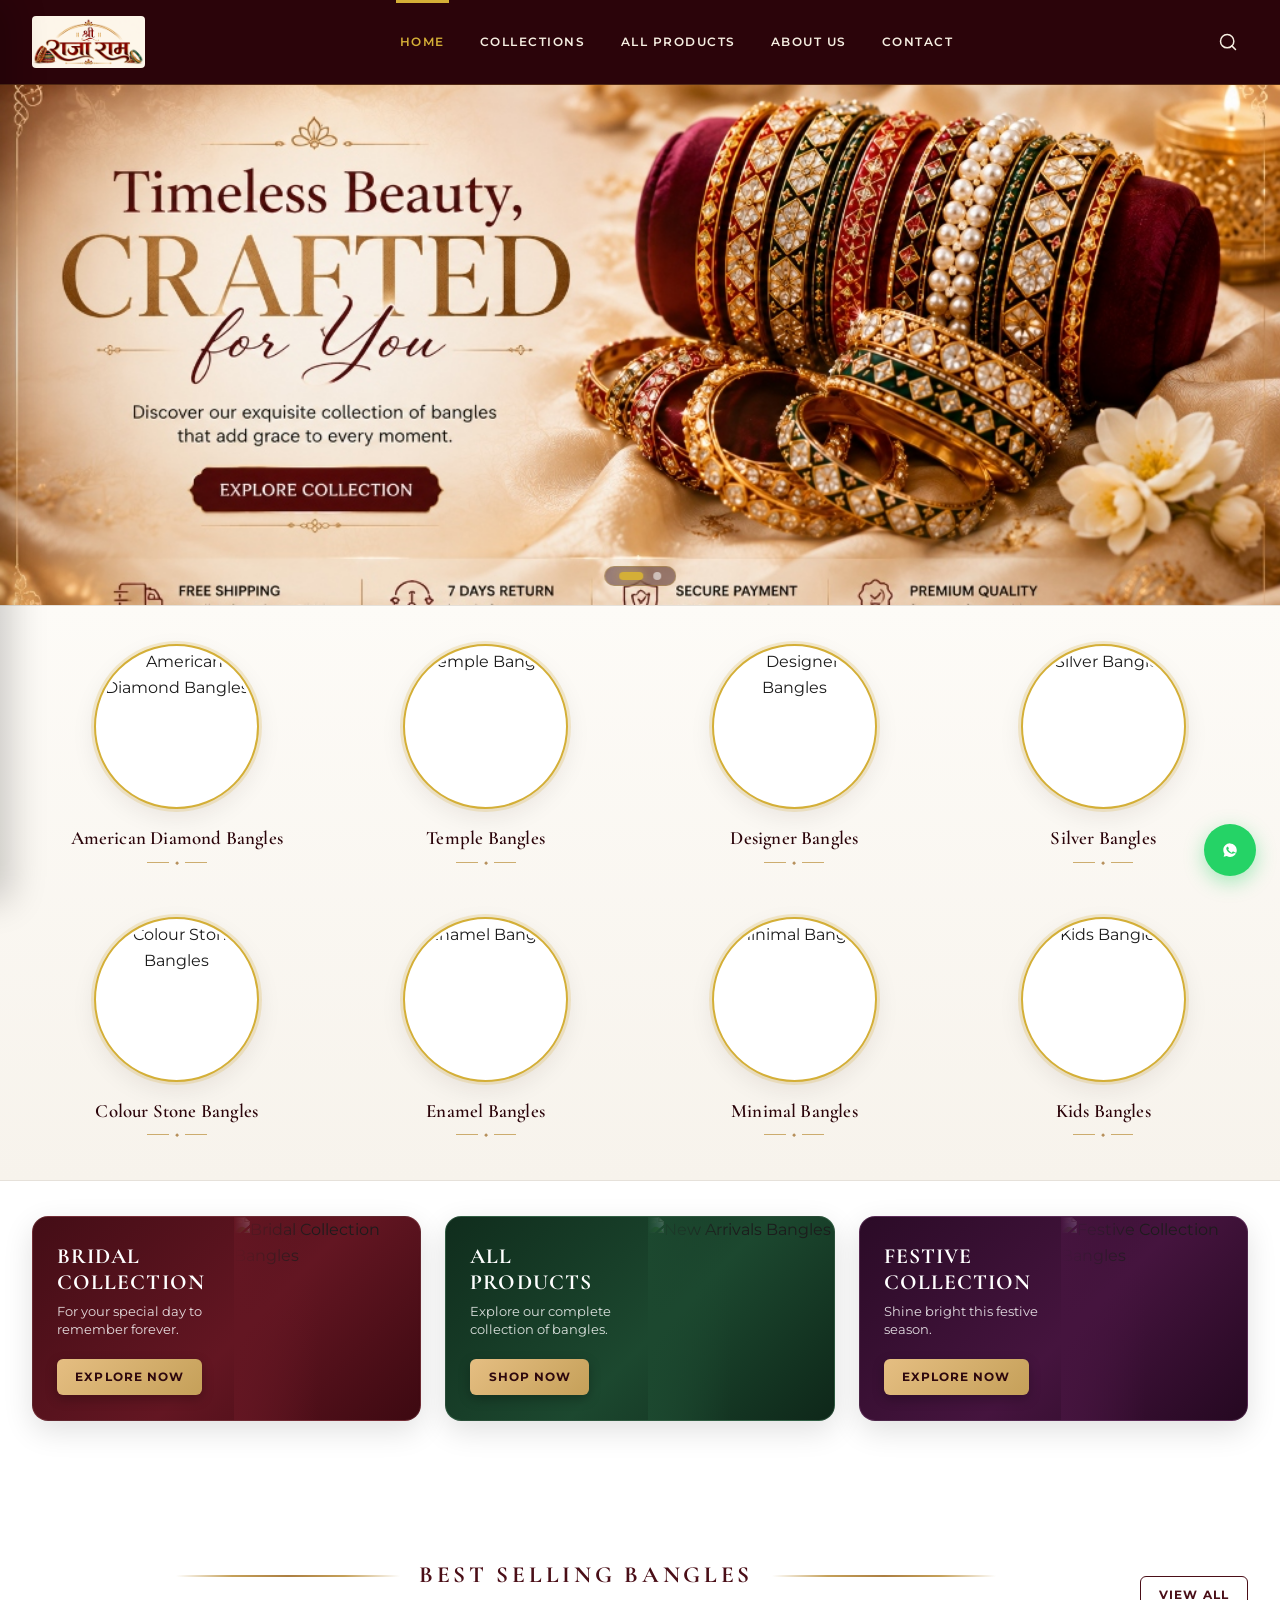
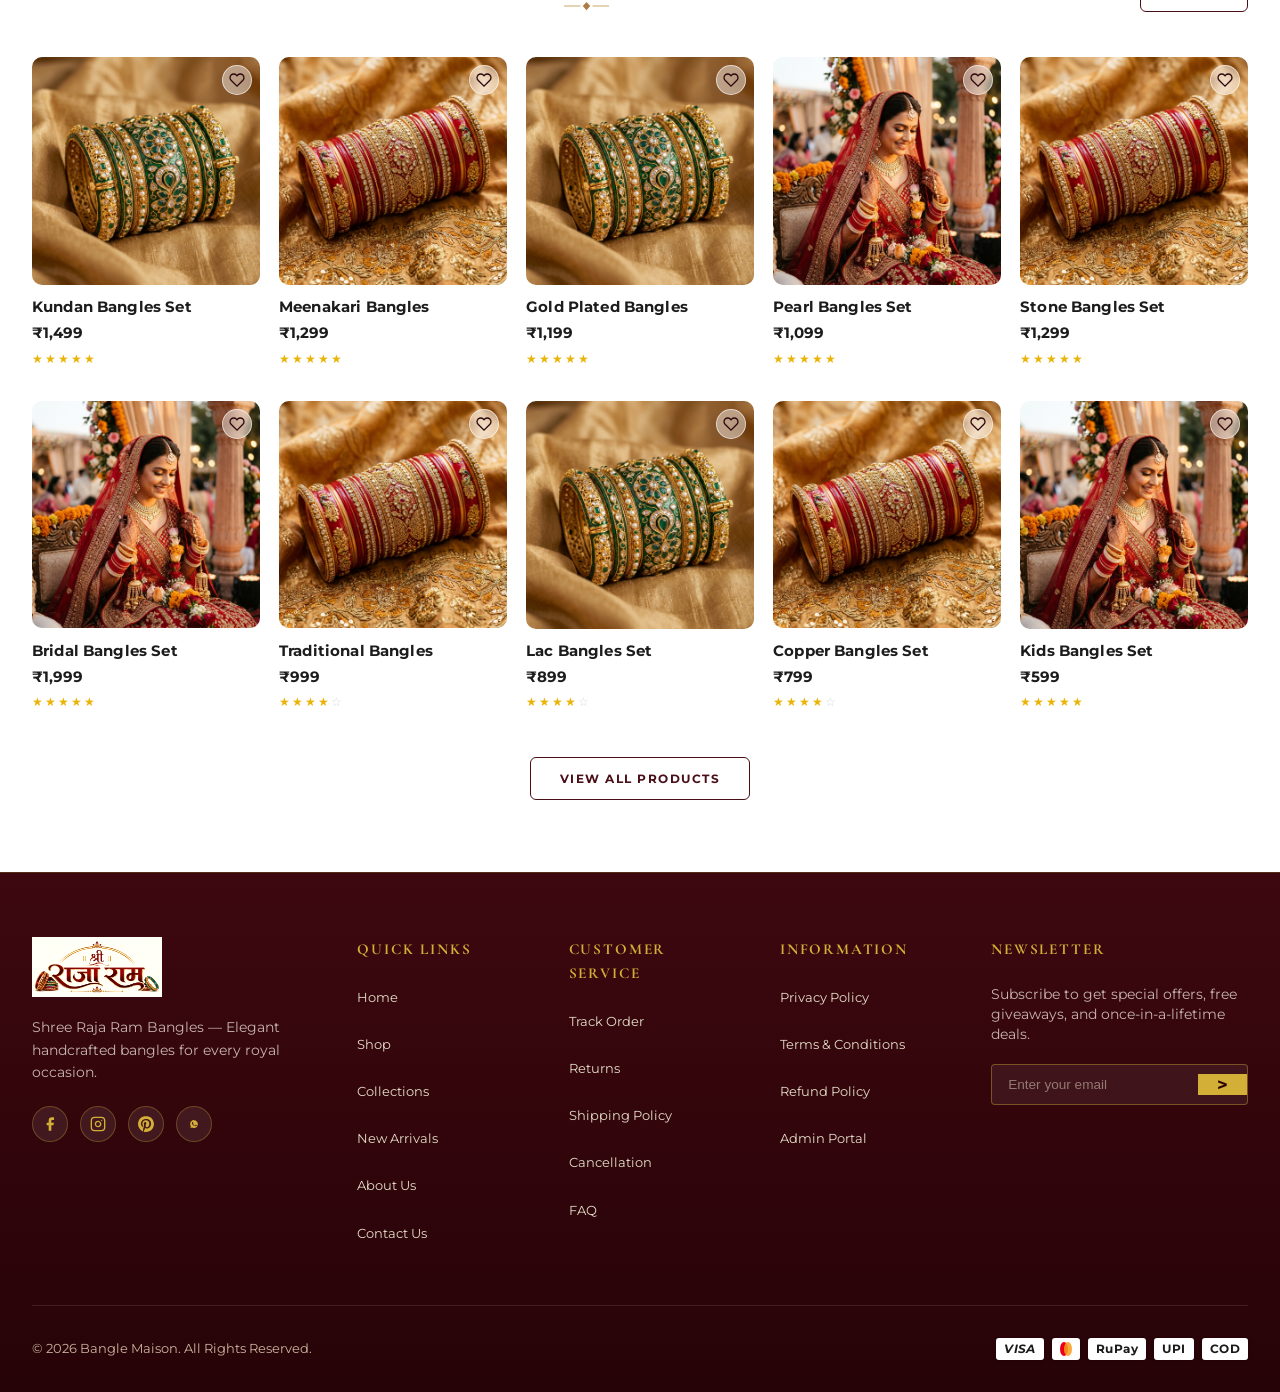
==== commit 7273bf8f: "Remove intro subtitle and top 8 collection cards" ====
--- a/index.html
+++ b/index.html
@@ -209,138 +209,10 @@
     <section class="shop-by-collection timeless-beauty-section" id="timeless-beauty">
       <div class="container">
         
-        <!-- Section Header Matching Reference -->
-        <div class="collections-intro-header">
-          <p class="collections-intro-text">
-            Explore our exquisite collection of bangles that blend tradition with elegance.<br>
-            Perfect for every occasion and every style.
-          </p>
-        </div>
-
-        <!-- 16 Curated Circular Category Items (4x4 Grid) -->
+        <!-- Curated Circular Category Items Grid -->
         <div class="collections-grid">
           
-          <!-- 1. Traditional Bangles -->
-          <a href="shop.html?category=traditional" class="collection-card" data-category="traditional">
-            <div class="circle-image-wrapper">
-              <img src="images/traditional.jpg" alt="Traditional Bangles" loading="lazy">
-            </div>
-            <div class="collection-label">
-              <h3 class="category-name">Traditional Bangles</h3>
-              <div class="col-flourish">
-                <span class="flourish-line"></span>
-                <span class="flourish-diamond">◆</span>
-                <span class="flourish-line"></span>
-              </div>
-            </div>
-          </a>
-
-          <!-- 2. Kundan Bangles -->
-          <a href="shop.html?category=kundan" class="collection-card" data-category="kundan">
-            <div class="circle-image-wrapper">
-              <img src="images/kundan.jpg" alt="Kundan Bangles" loading="lazy">
-            </div>
-            <div class="collection-label">
-              <h3 class="category-name">Kundan Bangles</h3>
-              <div class="col-flourish">
-                <span class="flourish-line"></span>
-                <span class="flourish-diamond">◆</span>
-                <span class="flourish-line"></span>
-              </div>
-            </div>
-          </a>
-
-          <!-- 3. Meenakari Bangles -->
-          <a href="shop.html?category=meenakari" class="collection-card" data-category="meenakari">
-            <div class="circle-image-wrapper">
-              <img src="images/meenakari.jpg" alt="Meenakari Bangles" loading="lazy">
-            </div>
-            <div class="collection-label">
-              <h3 class="category-name">Meenakari Bangles</h3>
-              <div class="col-flourish">
-                <span class="flourish-line"></span>
-                <span class="flourish-diamond">◆</span>
-                <span class="flourish-line"></span>
-              </div>
-            </div>
-          </a>
-
-          <!-- 4. Bridal Bangles -->
-          <a href="shop.html?category=bridal" class="collection-card" data-category="bridal">
-            <div class="circle-image-wrapper">
-              <img src="images/bridal.jpg" alt="Bridal Bangles" loading="lazy">
-            </div>
-            <div class="collection-label">
-              <h3 class="category-name">Bridal Bangles</h3>
-              <div class="col-flourish">
-                <span class="flourish-line"></span>
-                <span class="flourish-diamond">◆</span>
-                <span class="flourish-line"></span>
-              </div>
-            </div>
-          </a>
-
-          <!-- 5. Lac Bangles -->
-          <a href="shop.html?category=lac" class="collection-card" data-category="lac">
-            <div class="circle-image-wrapper">
-              <img src="images/lac.jpg" alt="Lac Bangles" loading="lazy">
-            </div>
-            <div class="collection-label">
-              <h3 class="category-name">Lac Bangles</h3>
-              <div class="col-flourish">
-                <span class="flourish-line"></span>
-                <span class="flourish-diamond">◆</span>
-                <span class="flourish-line"></span>
-              </div>
-            </div>
-          </a>
-
-          <!-- 6. Oxidised Bangles -->
-          <a href="shop.html?category=oxidised" class="collection-card" data-category="oxidised">
-            <div class="circle-image-wrapper">
-              <img src="images/oxidised.jpg" alt="Oxidised Bangles" loading="lazy">
-            </div>
-            <div class="collection-label">
-              <h3 class="category-name">Oxidised Bangles</h3>
-              <div class="col-flourish">
-                <span class="flourish-line"></span>
-                <span class="flourish-diamond">◆</span>
-                <span class="flourish-line"></span>
-              </div>
-            </div>
-          </a>
-
-          <!-- 7. Fancy Bangles -->
-          <a href="shop.html?category=fancy" class="collection-card" data-category="fancy">
-            <div class="circle-image-wrapper">
-              <img src="https://images.unsplash.com/photo-1611591475179-42dd450d0322?q=80&w=600&auto=format&fit=crop" alt="Fancy Bangles" loading="lazy">
-            </div>
-            <div class="collection-label">
-              <h3 class="category-name">Fancy Bangles</h3>
-              <div class="col-flourish">
-                <span class="flourish-line"></span>
-                <span class="flourish-diamond">◆</span>
-                <span class="flourish-line"></span>
-              </div>
-            </div>
-          </a>
-
-          <!-- 8. Pearl Bangles -->
-          <a href="shop.html?category=pearl" class="collection-card" data-category="pearl">
-            <div class="circle-image-wrapper">
-              <img src="https://images.unsplash.com/photo-1599643478518-a784e5dc4c8f?q=80&w=600&auto=format&fit=crop" alt="Pearl Bangles" loading="lazy">
-            </div>
-            <div class="collection-label">
-              <h3 class="category-name">Pearl Bangles</h3>
-              <div class="col-flourish">
-                <span class="flourish-line"></span>
-                <span class="flourish-diamond">◆</span>
-                <span class="flourish-line"></span>
-              </div>
-            </div>
-          </a>
-
-          <!-- 9. American Diamond Bangles -->
+          <!-- 1. American Diamond Bangles -->
           <a href="shop.html?category=ad" class="collection-card" data-category="ad">
             <div class="circle-image-wrapper">
               <img src="https://images.unsplash.com/photo-1602751584552-8ba73aad10e1?q=80&w=600&auto=format&fit=crop" alt="American Diamond Bangles" loading="lazy">
--- a/style.css
+++ b/style.css
@@ -178,15 +178,19 @@
   align-items: center;
   user-select: none;
   text-decoration: none;
+  max-height: var(--header-height);
+  flex-shrink: 0;
 }
 
 .header-logo-img {
   height: 52px;
+  max-height: 52px;
   width: auto;
   max-width: 220px;
   object-fit: contain;
   display: block;
   border-radius: 4px;
+  flex-shrink: 0;
   transition: transform 0.3s ease;
 }
 
@@ -1607,6 +1611,7 @@
   }
   .category-name {
     font-size: 0.88rem;
+  }
 }
 
 /* --------------------------------------------------------------------------
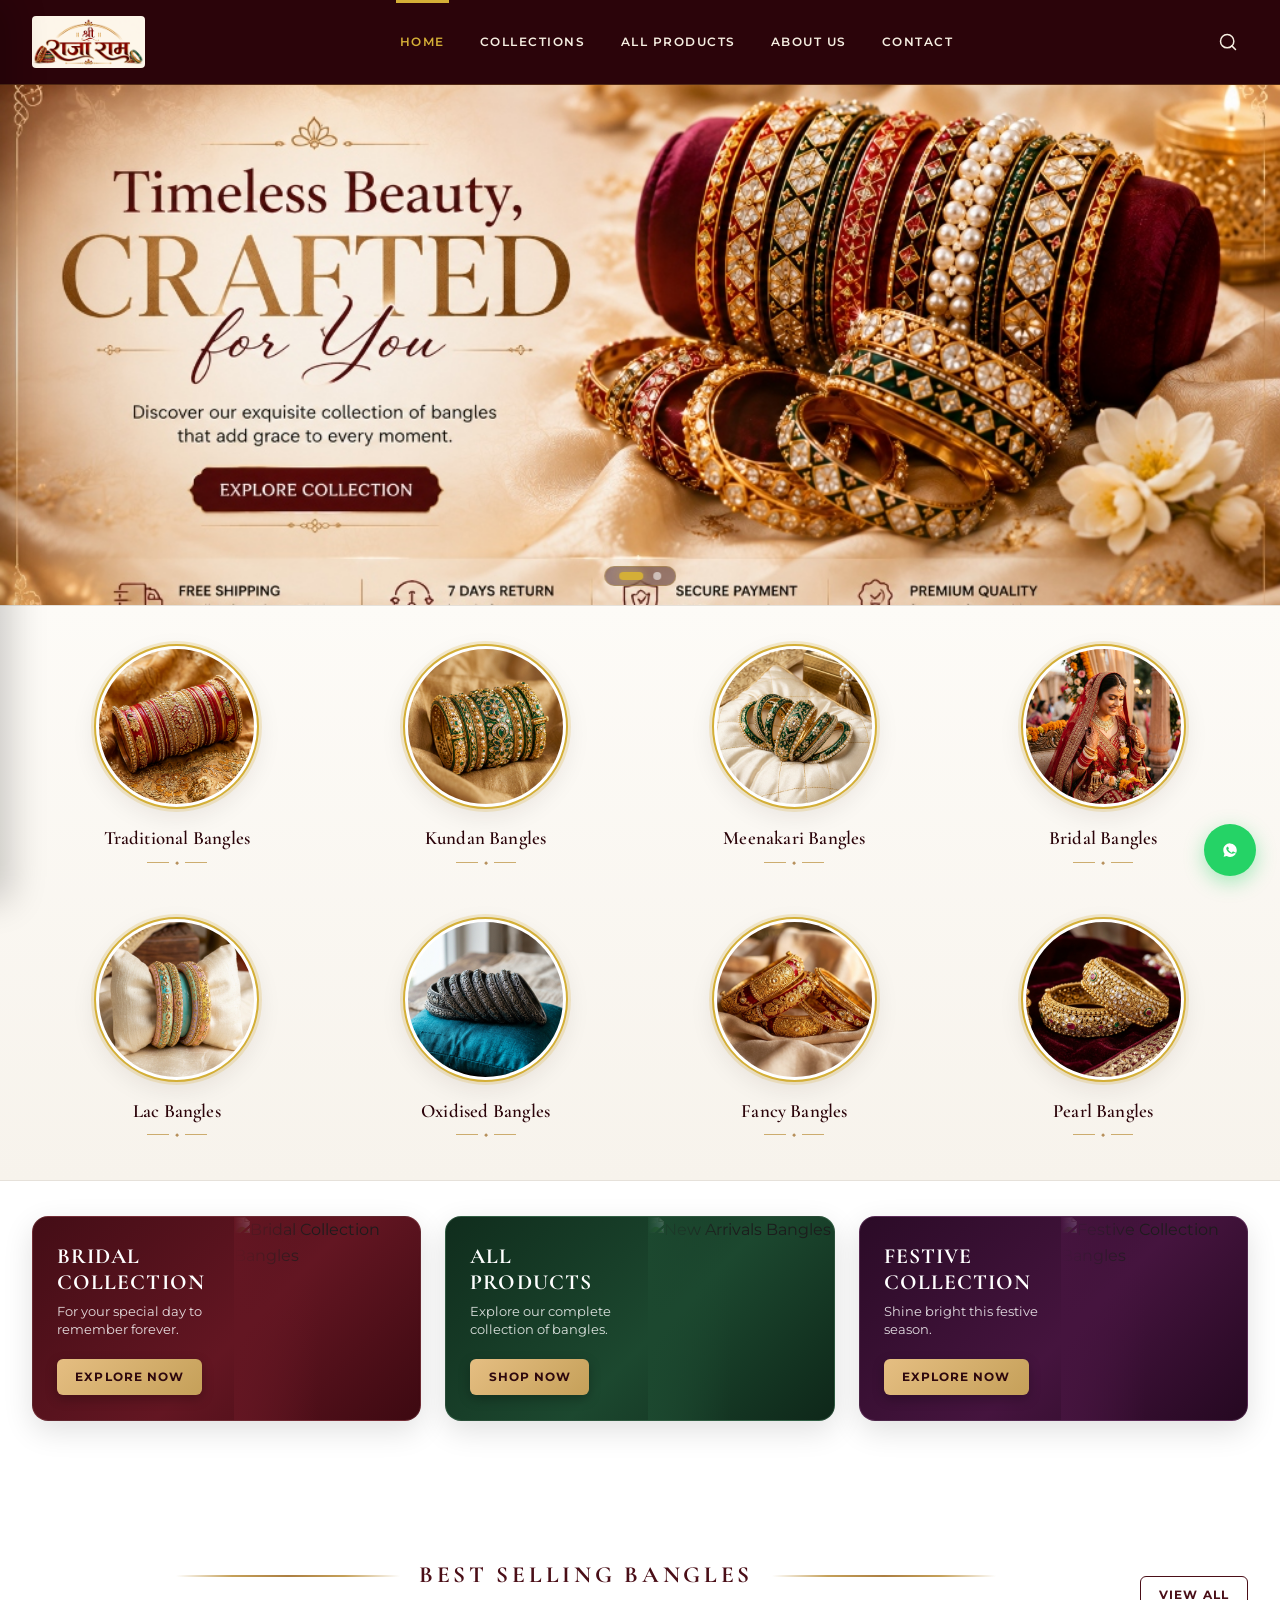
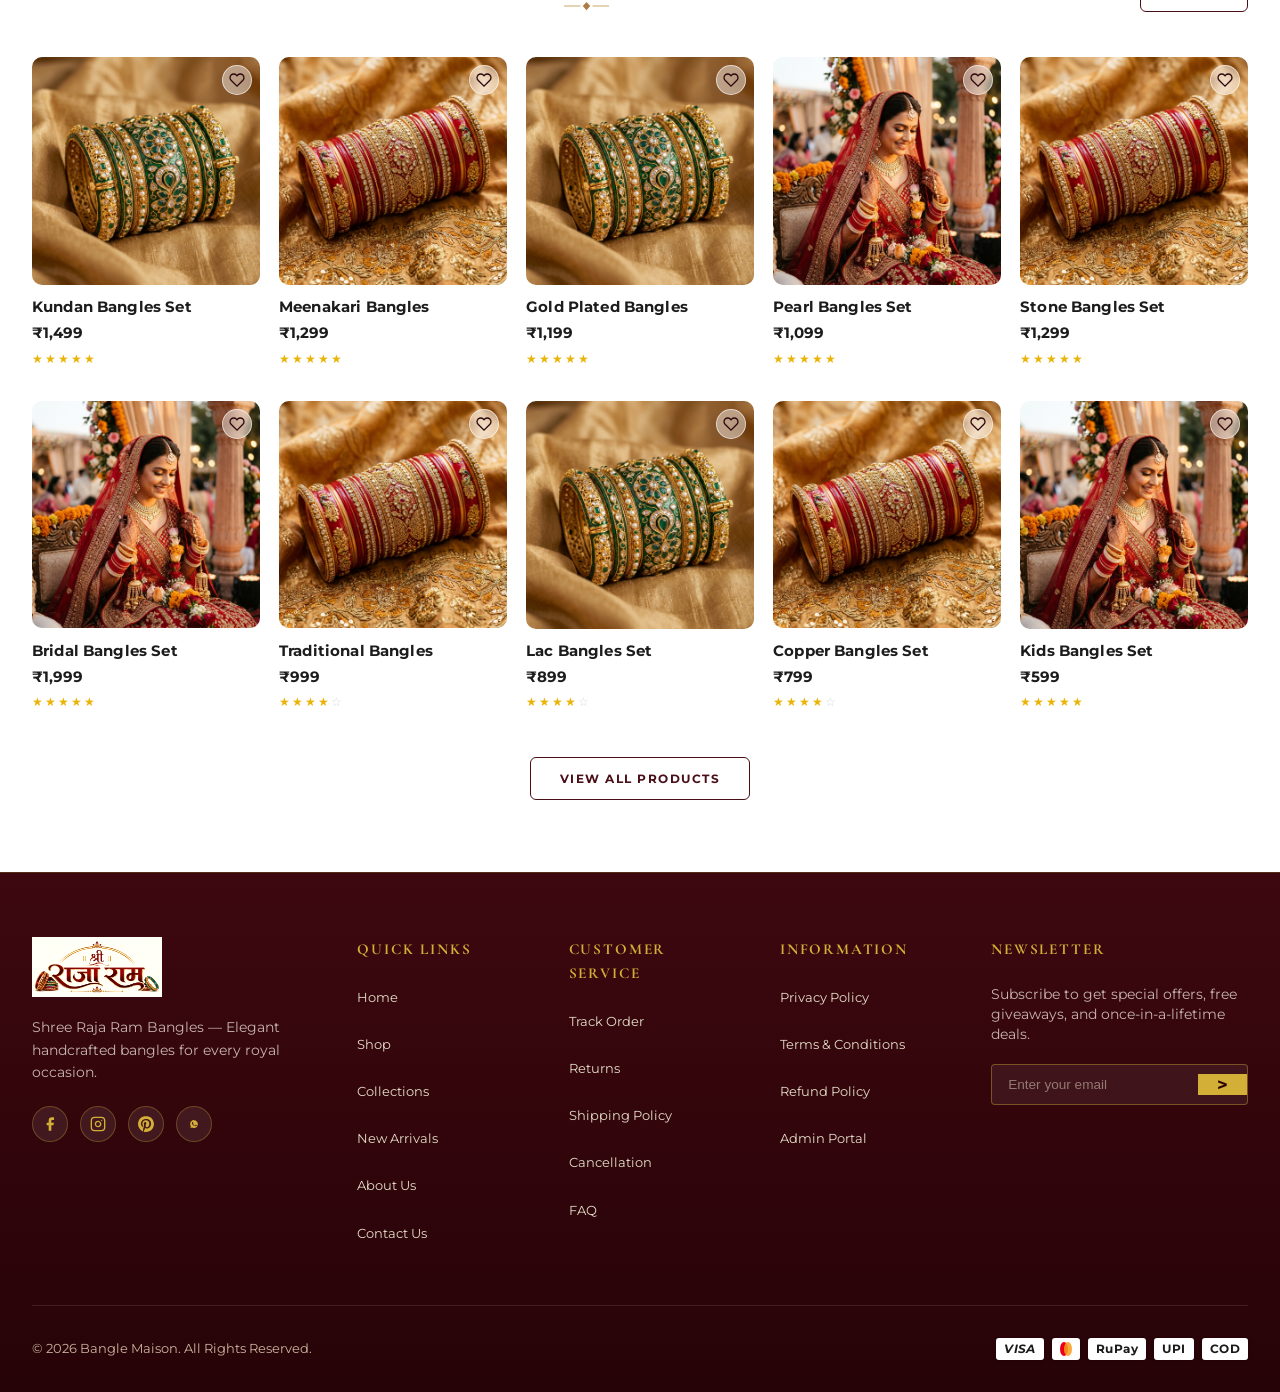
==== commit 548d962f: "Fix glitch: restore 8 authentic bangle collections with local high-res imagery" ====
--- a/index.html
+++ b/index.html
@@ -209,16 +209,16 @@
     <section class="shop-by-collection timeless-beauty-section" id="timeless-beauty">
       <div class="container">
         
-        <!-- Curated Circular Category Items Grid -->
+        <!-- 8 Curated Circular Bangle Collections (4x2 Grid) -->
         <div class="collections-grid">
           
-          <!-- 1. American Diamond Bangles -->
-          <a href="shop.html?category=ad" class="collection-card" data-category="ad">
+          <!-- 1. Traditional Bangles -->
+          <a href="shop.html?category=traditional" class="collection-card" data-category="traditional">
             <div class="circle-image-wrapper">
-              <img src="https://images.unsplash.com/photo-1602751584552-8ba73aad10e1?q=80&w=600&auto=format&fit=crop" alt="American Diamond Bangles" loading="lazy">
+              <img src="images/traditional.jpg" alt="Traditional Bangles" loading="lazy">
             </div>
             <div class="collection-label">
-              <h3 class="category-name">American Diamond Bangles</h3>
+              <h3 class="category-name">Traditional Bangles</h3>
               <div class="col-flourish">
                 <span class="flourish-line"></span>
                 <span class="flourish-diamond">◆</span>
@@ -227,13 +227,13 @@
             </div>
           </a>
 
-          <!-- 10. Temple Bangles -->
-          <a href="shop.html?category=temple" class="collection-card" data-category="temple">
+          <!-- 2. Kundan Bangles -->
+          <a href="shop.html?category=kundan" class="collection-card" data-category="kundan">
             <div class="circle-image-wrapper">
-              <img src="https://images.unsplash.com/photo-1611652022419-a9419f74343d?q=80&w=600&auto=format&fit=crop" alt="Temple Bangles" loading="lazy">
+              <img src="images/kundan.jpg" alt="Kundan Bangles" loading="lazy">
             </div>
             <div class="collection-label">
-              <h3 class="category-name">Temple Bangles</h3>
+              <h3 class="category-name">Kundan Bangles</h3>
               <div class="col-flourish">
                 <span class="flourish-line"></span>
                 <span class="flourish-diamond">◆</span>
@@ -242,13 +242,13 @@
             </div>
           </a>
 
-          <!-- 11. Designer Bangles -->
-          <a href="shop.html?category=designer" class="collection-card" data-category="designer">
+          <!-- 3. Meenakari Bangles -->
+          <a href="shop.html?category=meenakari" class="collection-card" data-category="meenakari">
             <div class="circle-image-wrapper">
-              <img src="https://images.unsplash.com/photo-1535632066927-ab7c9ab60908?q=80&w=600&auto=format&fit=crop" alt="Designer Bangles" loading="lazy">
+              <img src="images/meenakari.jpg" alt="Meenakari Bangles" loading="lazy">
             </div>
             <div class="collection-label">
-              <h3 class="category-name">Designer Bangles</h3>
+              <h3 class="category-name">Meenakari Bangles</h3>
               <div class="col-flourish">
                 <span class="flourish-line"></span>
                 <span class="flourish-diamond">◆</span>
@@ -257,13 +257,13 @@
             </div>
           </a>
 
-          <!-- 12. Silver Bangles -->
-          <a href="shop.html?category=silver" class="collection-card" data-category="silver">
+          <!-- 4. Bridal Bangles -->
+          <a href="shop.html?category=bridal" class="collection-card" data-category="bridal">
             <div class="circle-image-wrapper">
-              <img src="https://images.unsplash.com/photo-1515562141207-7a88fb7ce338?q=80&w=600&auto=format&fit=crop" alt="Silver Bangles" loading="lazy">
+              <img src="images/bridal.jpg" alt="Bridal Bangles" loading="lazy">
             </div>
             <div class="collection-label">
-              <h3 class="category-name">Silver Bangles</h3>
+              <h3 class="category-name">Bridal Bangles</h3>
               <div class="col-flourish">
                 <span class="flourish-line"></span>
                 <span class="flourish-diamond">◆</span>
@@ -272,13 +272,13 @@
             </div>
           </a>
 
-          <!-- 13. Colour Stone Bangles -->
-          <a href="shop.html?category=stone" class="collection-card" data-category="stone">
+          <!-- 5. Lac Bangles -->
+          <a href="shop.html?category=lac" class="collection-card" data-category="lac">
             <div class="circle-image-wrapper">
-              <img src="https://images.unsplash.com/photo-1605100804763-247f67b3557e?q=80&w=600&auto=format&fit=crop" alt="Colour Stone Bangles" loading="lazy">
+              <img src="images/lac.jpg" alt="Lac Bangles" loading="lazy">
             </div>
             <div class="collection-label">
-              <h3 class="category-name">Colour Stone Bangles</h3>
+              <h3 class="category-name">Lac Bangles</h3>
               <div class="col-flourish">
                 <span class="flourish-line"></span>
                 <span class="flourish-diamond">◆</span>
@@ -287,13 +287,13 @@
             </div>
           </a>
 
-          <!-- 14. Enamel Bangles -->
-          <a href="shop.html?category=enamel" class="collection-card" data-category="enamel">
+          <!-- 6. Oxidised Bangles -->
+          <a href="shop.html?category=oxidised" class="collection-card" data-category="oxidised">
             <div class="circle-image-wrapper">
-              <img src="https://images.unsplash.com/photo-1573408301185-9146fe634ad0?q=80&w=600&auto=format&fit=crop" alt="Enamel Bangles" loading="lazy">
+              <img src="images/oxidised.jpg" alt="Oxidised Bangles" loading="lazy">
             </div>
             <div class="collection-label">
-              <h3 class="category-name">Enamel Bangles</h3>
+              <h3 class="category-name">Oxidised Bangles</h3>
               <div class="col-flourish">
                 <span class="flourish-line"></span>
                 <span class="flourish-diamond">◆</span>
@@ -302,13 +302,13 @@
             </div>
           </a>
 
-          <!-- 15. Minimal Bangles -->
-          <a href="shop.html?category=minimal" class="collection-card" data-category="minimal">
+          <!-- 7. Fancy Bangles -->
+          <a href="shop.html?category=fancy" class="collection-card" data-category="fancy">
             <div class="circle-image-wrapper">
-              <img src="https://images.unsplash.com/photo-1603561591411-07134e71a2a9?q=80&w=600&auto=format&fit=crop" alt="Minimal Bangles" loading="lazy">
+              <img src="images/col_traditional.jpg" alt="Fancy Bangles" loading="lazy">
             </div>
             <div class="collection-label">
-              <h3 class="category-name">Minimal Bangles</h3>
+              <h3 class="category-name">Fancy Bangles</h3>
               <div class="col-flourish">
                 <span class="flourish-line"></span>
                 <span class="flourish-diamond">◆</span>
@@ -317,13 +317,13 @@
             </div>
           </a>
 
-          <!-- 16. Kids Bangles -->
-          <a href="shop.html?category=kids" class="collection-card" data-category="kids">
+          <!-- 8. Pearl Bangles -->
+          <a href="shop.html?category=pearl" class="collection-card" data-category="pearl">
             <div class="circle-image-wrapper">
-              <img src="https://images.unsplash.com/photo-1539185441755-769473a23570?q=80&w=600&auto=format&fit=crop" alt="Kids Bangles" loading="lazy">
+              <img src="images/col_bridal.jpg" alt="Pearl Bangles" loading="lazy">
             </div>
             <div class="collection-label">
-              <h3 class="category-name">Kids Bangles</h3>
+              <h3 class="category-name">Pearl Bangles</h3>
               <div class="col-flourish">
                 <span class="flourish-line"></span>
                 <span class="flourish-diamond">◆</span>
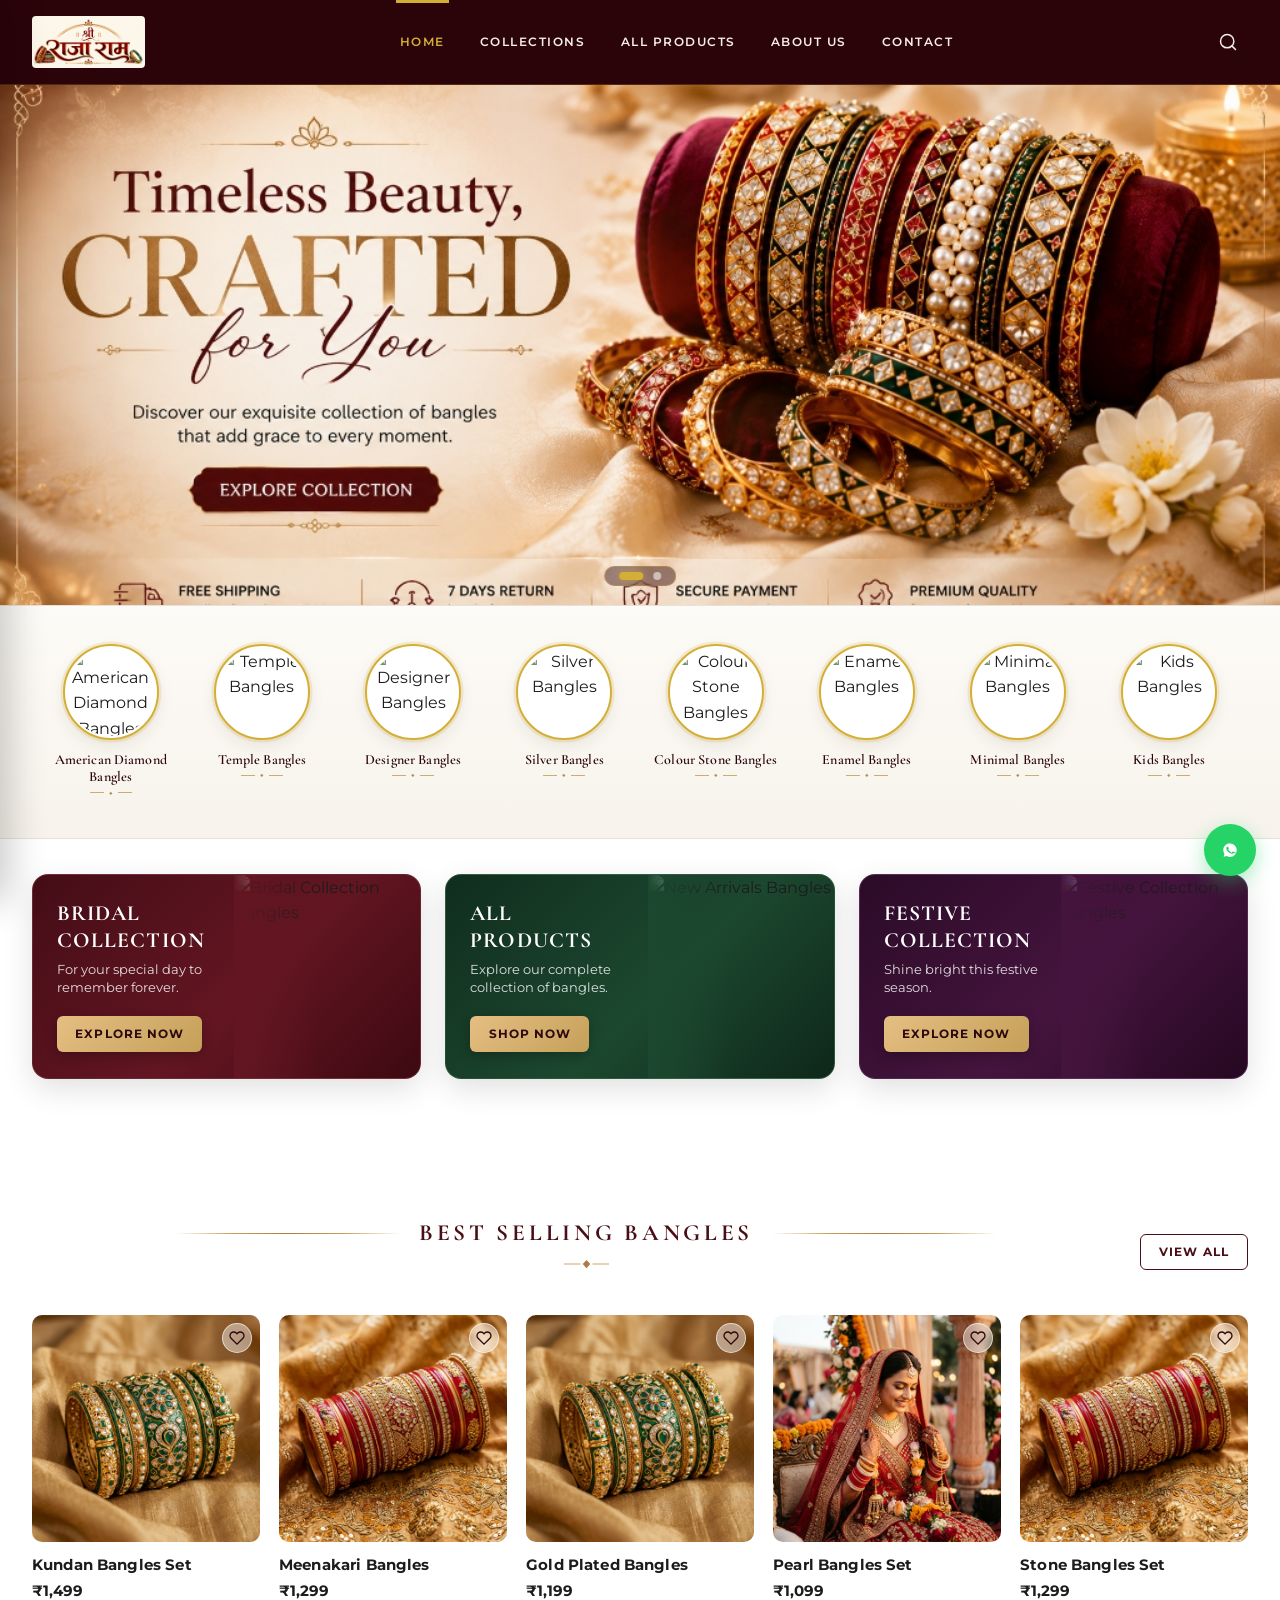
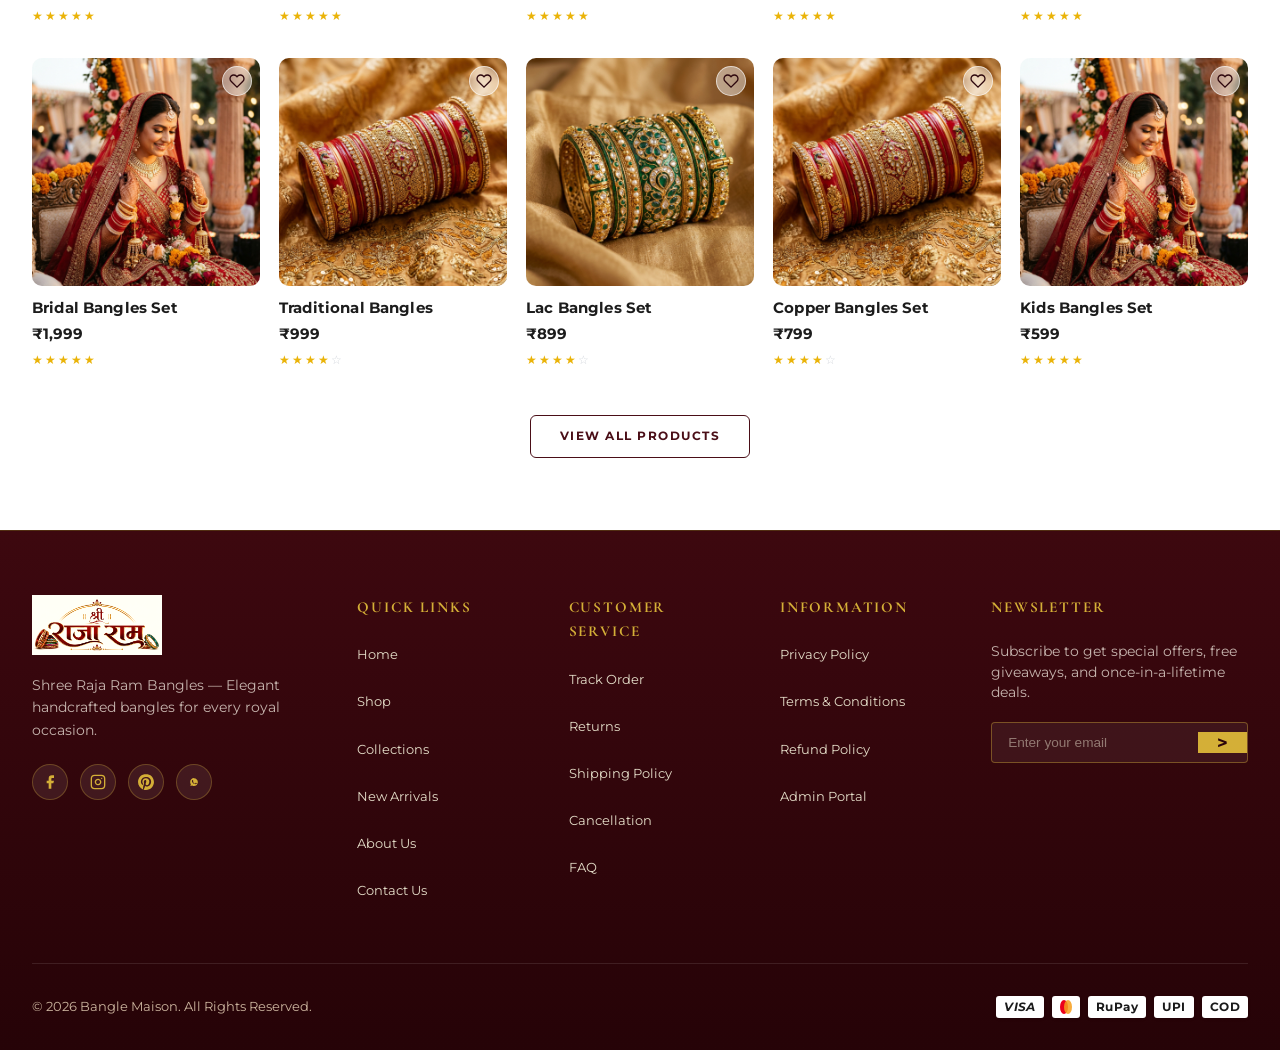
==== commit fb522b19: "Update collections HTML structure" ====
--- a/index.html
+++ b/index.html
@@ -209,16 +209,16 @@
     <section class="shop-by-collection timeless-beauty-section" id="timeless-beauty">
       <div class="container">
         
-        <!-- 8 Curated Circular Bangle Collections (4x2 Grid) -->
+        <!-- Curated Circular Category Items Grid -->
         <div class="collections-grid">
           
-          <!-- 1. Traditional Bangles -->
-          <a href="shop.html?category=traditional" class="collection-card" data-category="traditional">
+          <!-- 1. American Diamond Bangles -->
+          <a href="shop.html?category=ad" class="collection-card" data-category="ad">
             <div class="circle-image-wrapper">
-              <img src="images/traditional.jpg" alt="Traditional Bangles" loading="lazy">
+              <img src="https://images.unsplash.com/photo-1602751584552-8ba73aad10e1?q=80&w=600&auto=format&fit=crop" alt="American Diamond Bangles" loading="lazy">
             </div>
             <div class="collection-label">
-              <h3 class="category-name">Traditional Bangles</h3>
+              <h3 class="category-name">American Diamond Bangles</h3>
               <div class="col-flourish">
                 <span class="flourish-line"></span>
                 <span class="flourish-diamond">◆</span>
@@ -227,13 +227,13 @@
             </div>
           </a>
 
-          <!-- 2. Kundan Bangles -->
-          <a href="shop.html?category=kundan" class="collection-card" data-category="kundan">
+          <!-- 10. Temple Bangles -->
+          <a href="shop.html?category=temple" class="collection-card" data-category="temple">
             <div class="circle-image-wrapper">
-              <img src="images/kundan.jpg" alt="Kundan Bangles" loading="lazy">
+              <img src="https://images.unsplash.com/photo-1611652022419-a9419f74343d?q=80&w=600&auto=format&fit=crop" alt="Temple Bangles" loading="lazy">
             </div>
             <div class="collection-label">
-              <h3 class="category-name">Kundan Bangles</h3>
+              <h3 class="category-name">Temple Bangles</h3>
               <div class="col-flourish">
                 <span class="flourish-line"></span>
                 <span class="flourish-diamond">◆</span>
@@ -242,13 +242,13 @@
             </div>
           </a>
 
-          <!-- 3. Meenakari Bangles -->
-          <a href="shop.html?category=meenakari" class="collection-card" data-category="meenakari">
+          <!-- 11. Designer Bangles -->
+          <a href="shop.html?category=designer" class="collection-card" data-category="designer">
             <div class="circle-image-wrapper">
-              <img src="images/meenakari.jpg" alt="Meenakari Bangles" loading="lazy">
+              <img src="https://images.unsplash.com/photo-1535632066927-ab7c9ab60908?q=80&w=600&auto=format&fit=crop" alt="Designer Bangles" loading="lazy">
             </div>
             <div class="collection-label">
-              <h3 class="category-name">Meenakari Bangles</h3>
+              <h3 class="category-name">Designer Bangles</h3>
               <div class="col-flourish">
                 <span class="flourish-line"></span>
                 <span class="flourish-diamond">◆</span>
@@ -257,13 +257,13 @@
             </div>
           </a>
 
-          <!-- 4. Bridal Bangles -->
-          <a href="shop.html?category=bridal" class="collection-card" data-category="bridal">
+          <!-- 12. Silver Bangles -->
+          <a href="shop.html?category=silver" class="collection-card" data-category="silver">
             <div class="circle-image-wrapper">
-              <img src="images/bridal.jpg" alt="Bridal Bangles" loading="lazy">
+              <img src="https://images.unsplash.com/photo-1515562141207-7a88fb7ce338?q=80&w=600&auto=format&fit=crop" alt="Silver Bangles" loading="lazy">
             </div>
             <div class="collection-label">
-              <h3 class="category-name">Bridal Bangles</h3>
+              <h3 class="category-name">Silver Bangles</h3>
               <div class="col-flourish">
                 <span class="flourish-line"></span>
                 <span class="flourish-diamond">◆</span>
@@ -272,13 +272,13 @@
             </div>
           </a>
 
-          <!-- 5. Lac Bangles -->
-          <a href="shop.html?category=lac" class="collection-card" data-category="lac">
+          <!-- 13. Colour Stone Bangles -->
+          <a href="shop.html?category=stone" class="collection-card" data-category="stone">
             <div class="circle-image-wrapper">
-              <img src="images/lac.jpg" alt="Lac Bangles" loading="lazy">
+              <img src="https://images.unsplash.com/photo-1605100804763-247f67b3557e?q=80&w=600&auto=format&fit=crop" alt="Colour Stone Bangles" loading="lazy">
             </div>
             <div class="collection-label">
-              <h3 class="category-name">Lac Bangles</h3>
+              <h3 class="category-name">Colour Stone Bangles</h3>
               <div class="col-flourish">
                 <span class="flourish-line"></span>
                 <span class="flourish-diamond">◆</span>
@@ -287,13 +287,13 @@
             </div>
           </a>
 
-          <!-- 6. Oxidised Bangles -->
-          <a href="shop.html?category=oxidised" class="collection-card" data-category="oxidised">
+          <!-- 14. Enamel Bangles -->
+          <a href="shop.html?category=enamel" class="collection-card" data-category="enamel">
             <div class="circle-image-wrapper">
-              <img src="images/oxidised.jpg" alt="Oxidised Bangles" loading="lazy">
+              <img src="https://images.unsplash.com/photo-1573408301185-9146fe634ad0?q=80&w=600&auto=format&fit=crop" alt="Enamel Bangles" loading="lazy">
             </div>
             <div class="collection-label">
-              <h3 class="category-name">Oxidised Bangles</h3>
+              <h3 class="category-name">Enamel Bangles</h3>
               <div class="col-flourish">
                 <span class="flourish-line"></span>
                 <span class="flourish-diamond">◆</span>
@@ -302,13 +302,13 @@
             </div>
           </a>
 
-          <!-- 7. Fancy Bangles -->
-          <a href="shop.html?category=fancy" class="collection-card" data-category="fancy">
+          <!-- 15. Minimal Bangles -->
+          <a href="shop.html?category=minimal" class="collection-card" data-category="minimal">
             <div class="circle-image-wrapper">
-              <img src="images/col_traditional.jpg" alt="Fancy Bangles" loading="lazy">
+              <img src="https://images.unsplash.com/photo-1603561591411-07134e71a2a9?q=80&w=600&auto=format&fit=crop" alt="Minimal Bangles" loading="lazy">
             </div>
             <div class="collection-label">
-              <h3 class="category-name">Fancy Bangles</h3>
+              <h3 class="category-name">Minimal Bangles</h3>
               <div class="col-flourish">
                 <span class="flourish-line"></span>
                 <span class="flourish-diamond">◆</span>
@@ -317,13 +317,13 @@
             </div>
           </a>
 
-          <!-- 8. Pearl Bangles -->
-          <a href="shop.html?category=pearl" class="collection-card" data-category="pearl">
+          <!-- 16. Kids Bangles -->
+          <a href="shop.html?category=kids" class="collection-card" data-category="kids">
             <div class="circle-image-wrapper">
-              <img src="images/col_bridal.jpg" alt="Pearl Bangles" loading="lazy">
+              <img src="https://images.unsplash.com/photo-1539185441755-769473a23570?q=80&w=600&auto=format&fit=crop" alt="Kids Bangles" loading="lazy">
             </div>
             <div class="collection-label">
-              <h3 class="category-name">Pearl Bangles</h3>
+              <h3 class="category-name">Kids Bangles</h3>
               <div class="col-flourish">
                 <span class="flourish-line"></span>
                 <span class="flourish-diamond">◆</span>
--- a/style.css
+++ b/style.css
@@ -1223,13 +1223,14 @@
   letter-spacing: 0.01em;
 }
 
-/* Collections Grid: 4-Column Layout on Desktop */
+/* Collections Grid: 8 Items in a Single Row on Desktop */
 .collections-grid {
   display: grid;
-  grid-template-columns: repeat(4, 1fr);
-  gap: 3.2rem 2.2rem;
-  max-width: 1200px;
+  grid-template-columns: repeat(8, 1fr);
+  gap: 1.2rem 0.6rem;
+  max-width: 1260px;
   margin: 0 auto;
+  padding: 0 0.5rem;
   justify-items: center;
   align-items: start;
 }
@@ -1247,20 +1248,20 @@
 }
 
 .collection-card:hover {
-  transform: translateY(-6px);
+  transform: translateY(-5px);
 }
 
 /* Luxury Gold Rim Framed Circle Container */
 .circle-image-wrapper {
   position: relative;
-  width: 165px;
-  height: 165px;
+  width: 96px;
+  height: 96px;
   border-radius: 50%;
-  padding: 3px;
+  padding: 2.5px;
   background: #ffffff;
-  border: 2.5px solid #d4af37;
-  box-shadow: 0 0 0 3px rgba(212, 175, 55, 0.22), 0 8px 24px rgba(43, 4, 10, 0.08);
-  margin-bottom: 0.85rem;
+  border: 2px solid #d4af37;
+  box-shadow: 0 0 0 2.5px rgba(212, 175, 55, 0.2), 0 6px 16px rgba(43, 4, 10, 0.08);
+  margin-bottom: 0.65rem;
   overflow: hidden;
   display: flex;
   align-items: center;
@@ -1281,7 +1282,7 @@
 .collection-card:hover .circle-image-wrapper,
 .collection-card:focus-visible .circle-image-wrapper {
   border-color: #c5a059;
-  box-shadow: 0 0 0 5px rgba(212, 175, 55, 0.38), 0 12px 28px rgba(43, 4, 10, 0.16);
+  box-shadow: 0 0 0 4px rgba(212, 175, 55, 0.35), 0 10px 22px rgba(43, 4, 10, 0.14);
 }
 
 .collection-card:hover .circle-image-wrapper img,
@@ -1295,15 +1296,18 @@
   display: flex;
   flex-direction: column;
   align-items: center;
+  width: 100%;
 }
 
 .category-name {
   font-family: 'Cormorant Garamond', Georgia, serif;
-  font-size: 1.18rem;
+  font-size: 0.88rem;
   font-weight: 600;
   color: #2b040a;
-  margin-bottom: 0.35rem;
+  margin-bottom: 0.25rem;
   letter-spacing: 0.01em;
+  line-height: 1.25;
+  text-align: center;
   transition: color 0.25s ease;
 }
 
@@ -1317,13 +1321,13 @@
   display: flex;
   align-items: center;
   justify-content: center;
-  gap: 6px;
+  gap: 5px;
   user-select: none;
   opacity: 0.85;
 }
 
 .flourish-line {
-  width: 22px;
+  width: 14px;
   height: 1px;
   background: #c5a059;
   display: inline-block;
@@ -1331,15 +1335,15 @@
 
 .flourish-diamond {
   color: #ab7e42;
-  font-size: 7px;
+  font-size: 6px;
   line-height: 1;
   display: inline-block;
 }
 
-/* Responsive 4-Column Layout on Mobile */
+/* Responsive Section Header Adjustments */
 @media (max-width: 991px) {
   .shop-by-collection {
-    padding: 1.6rem 0 1.8rem;
+    padding: 1.8rem 0 2rem;
   }
 
   .section-header {
@@ -1357,40 +1361,6 @@
 
   .title-line {
     min-width: 15px;
-  }
-
-  .collections-grid {
-    grid-template-columns: repeat(4, 1fr);
-    gap: 0.95rem 0.25rem;
-    padding: 0 0.3rem;
-  }
-
-  .circle-image-wrapper {
-    width: 58px;
-    height: 58px;
-    margin-bottom: 0.35rem;
-    padding: 2px;
-    box-shadow: 0 3px 10px rgba(171, 126, 66, 0.12);
-  }
-
-  .circle-image-wrapper img {
-    border-width: 1.5px;
-  }
-
-  .category-name {
-    font-size: 0.72rem;
-    margin-bottom: 0.05rem;
-    line-height: 1.15;
-  }
-
-  .category-type {
-    font-size: 0.62rem;
-  }
-
-  .view-btn {
-    font-size: 0.5rem;
-    padding: 0.2rem 0.45rem;
-    letter-spacing: 0.08em;
   }
 }
 
@@ -1527,90 +1497,86 @@
 /* --------------------------------------------------------------------------
    11. Responsive Breakpoints (Collections Grid & Layout)
    -------------------------------------------------------------------------- */
-/* Large Tablet (1024px) */
-@media (max-width: 1100px) {
+/* Large Screen & Small Desktop (1024px - 1199px) - Keep single 8-column row */
+@media (max-width: 1199px) {
+  .collections-grid {
+    grid-template-columns: repeat(8, 1fr);
+    gap: 1rem 0.35rem;
+    padding: 0 0.5rem;
+  }
+  .circle-image-wrapper {
+    width: 82px;
+    height: 82px;
+  }
+  .category-name {
+    font-size: 0.82rem;
+  }
+  .flourish-line {
+    width: 12px;
+  }
+}
+
+/* Tablet & iPad (768px - 991px) - Clean 4x2 balanced grid */
+@media (max-width: 900px) {
+  .shop-by-collection {
+    padding: 2.2rem 0 2.4rem;
+  }
   .collections-grid {
     grid-template-columns: repeat(4, 1fr);
-    gap: 2.6rem 1.6rem;
+    gap: 1.6rem 0.8rem;
+    padding: 0 0.75rem;
   }
   .circle-image-wrapper {
-    width: 140px;
-    height: 140px;
+    width: 86px;
+    height: 86px;
   }
   .category-name {
-    font-size: 1.05rem;
-  }
-}
-
-/* Medium Tablet & iPad (768px - 991px) */
-@media (max-width: 850px) {
+    font-size: 0.86rem;
+  }
+  .flourish-line {
+    width: 14px;
+  }
+}
+
+/* Mobile View (<= 640px) - 4-Column Layout */
+@media (max-width: 640px) {
   .shop-by-collection {
-    padding: 3rem 0 3.5rem;
-  }
-  .collections-intro-header {
-    margin-bottom: 2.2rem;
-  }
-  .collections-intro-text {
-    font-size: 0.9rem;
+    padding: 1.8rem 0 2rem;
   }
   .collections-grid {
     grid-template-columns: repeat(4, 1fr);
-    gap: 2.2rem 1.2rem;
+    gap: 1.2rem 0.35rem;
+    padding: 0 0.25rem;
   }
   .circle-image-wrapper {
-    width: 125px;
-    height: 125px;
+    width: 66px;
+    height: 66px;
+    margin-bottom: 0.45rem;
   }
   .category-name {
-    font-size: 0.98rem;
+    font-size: 0.72rem;
+    line-height: 1.18;
   }
   .flourish-line {
-    width: 18px;
-  }
-}
-
-/* Mobile View (<= 640px): 2-Column Responsive Grid */
-@media (max-width: 640px) {
-  .shop-by-collection {
-    padding: 2.5rem 0 3rem;
-  }
-  .collections-intro-header {
-    margin-bottom: 1.8rem;
-  }
-  .collections-intro-text {
-    font-size: 0.84rem;
-    line-height: 1.55;
-    padding: 0 0.5rem;
-  }
-  .collections-grid {
-    grid-template-columns: repeat(2, 1fr);
-    gap: 2rem 1.1rem;
-  }
-  .circle-image-wrapper {
-    width: 120px;
-    height: 120px;
-    margin-bottom: 0.65rem;
-  }
-  .category-name {
-    font-size: 0.95rem;
-  }
-  .flourish-line {
-    width: 16px;
+    width: 10px;
+  }
+  .flourish-diamond {
+    font-size: 5px;
   }
 }
 
 /* Extra Small Mobile View (< 380px) */
 @media (max-width: 380px) {
   .collections-grid {
-    grid-template-columns: repeat(2, 1fr);
-    gap: 1.6rem 0.8rem;
+    grid-template-columns: repeat(4, 1fr);
+    gap: 1rem 0.2rem;
   }
   .circle-image-wrapper {
-    width: 105px;
-    height: 105px;
+    width: 56px;
+    height: 56px;
   }
   .category-name {
-    font-size: 0.88rem;
+    font-size: 0.65rem;
   }
 }
 
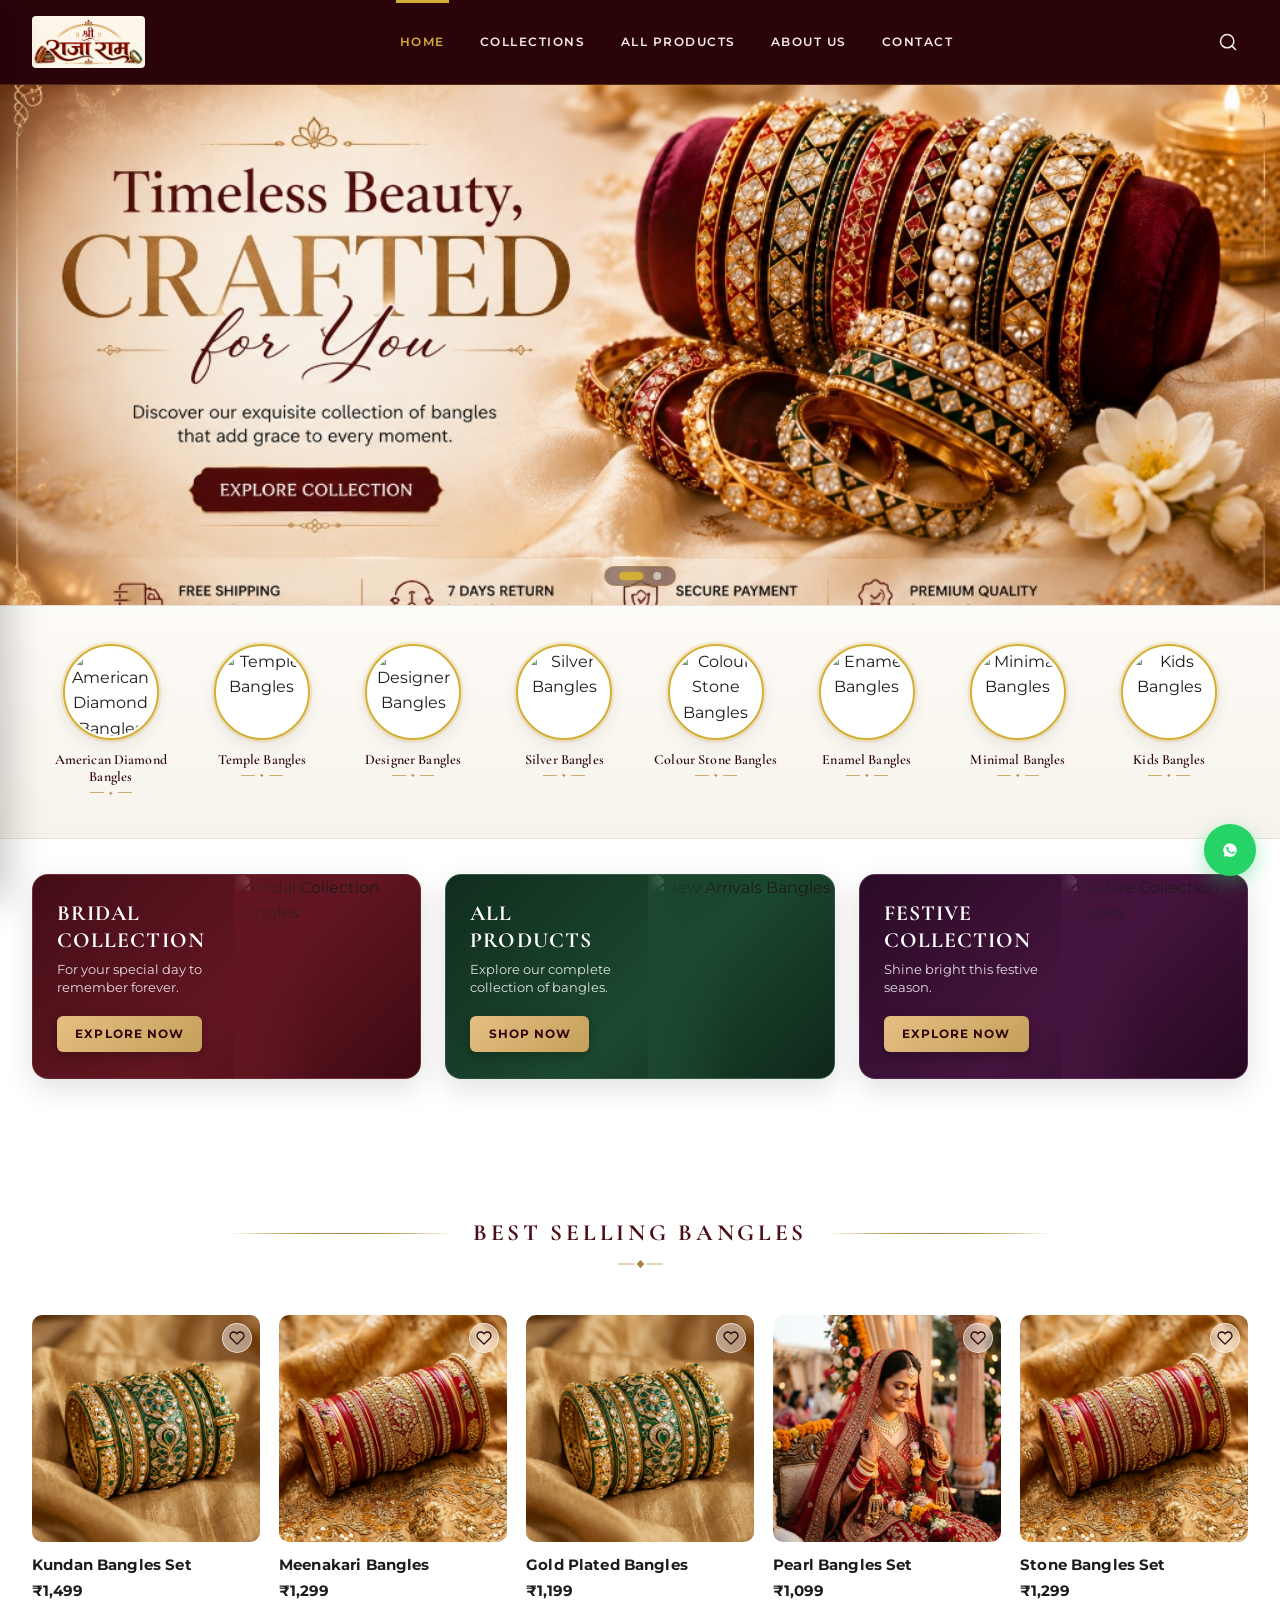
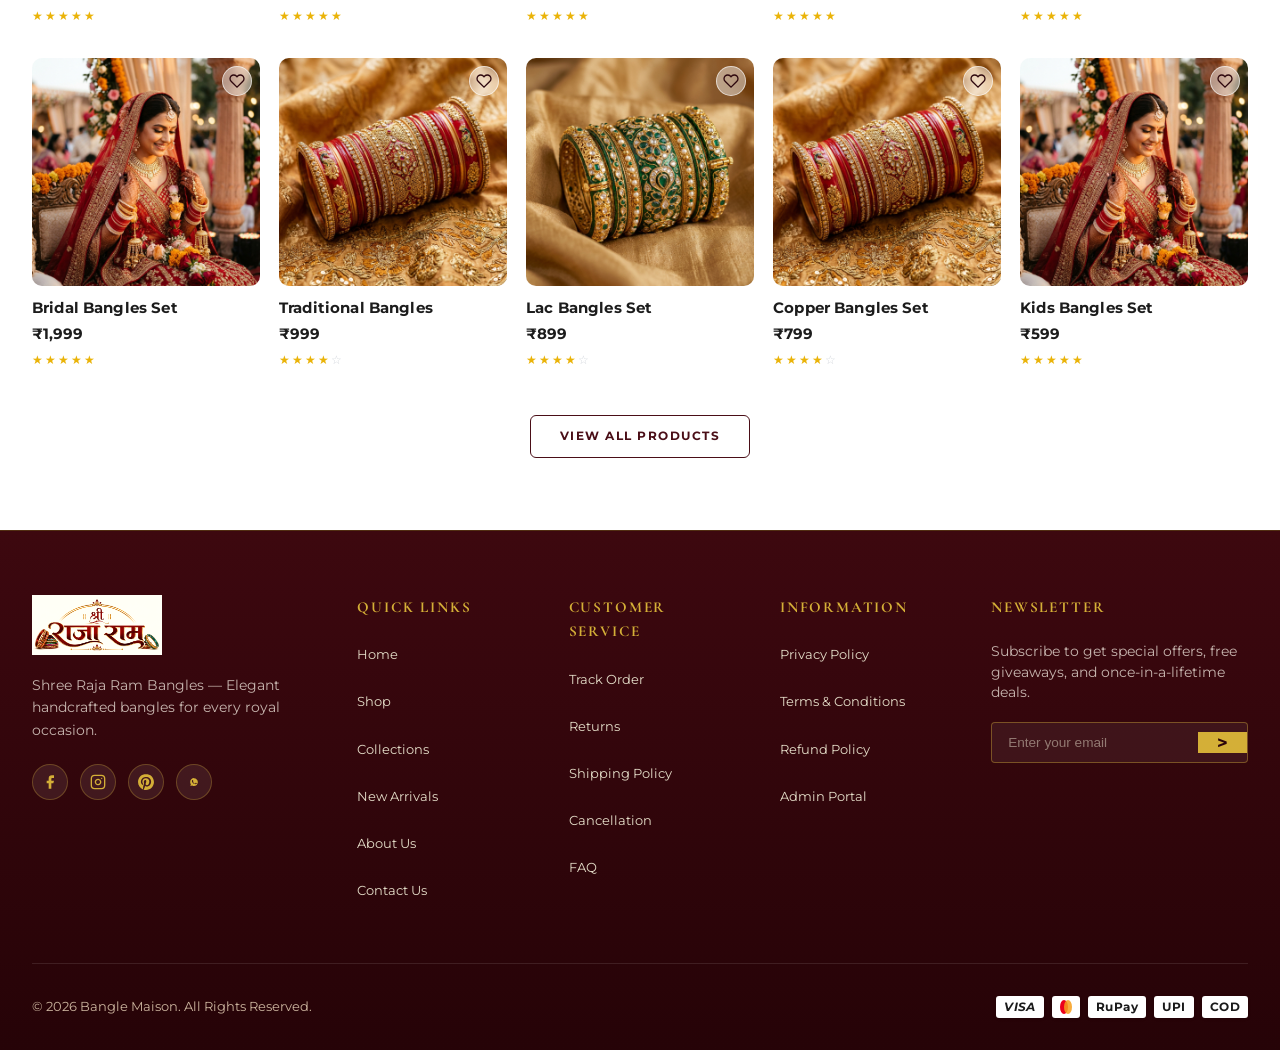
==== commit 441c7719: "Remove top-right VIEW ALL button from Best Selling Bangles header" ====
--- a/index.html
+++ b/index.html
@@ -397,7 +397,7 @@
     <section class="best-selling-section" id="best-selling">
       <div class="container">
         
-        <!-- Header with Title and VIEW ALL button -->
+        <!-- Header with Title -->
         <div class="bestsellers-header">
           <div class="bestsellers-title-wrap">
             <div class="section-title-wrapper">
@@ -412,7 +412,6 @@
               </svg>
             </div>
           </div>
-          <a href="#shop" class="header-view-all-btn">VIEW ALL</a>
         </div>
 
 
--- a/style.css
+++ b/style.css
@@ -1973,8 +1973,8 @@
 
 .bestsellers-header {
   display: flex;
-  align-items: flex-end;
-  justify-content: space-between;
+  align-items: center;
+  justify-content: center;
   position: relative;
   margin-bottom: 2.8rem;
   width: 100%;
@@ -3958,222 +3958,253 @@
 }
 
 /* ==========================================================================
-   Collections Page Styles
+   Collections Page Styles (18-Item Circular Luxury Grid Matching Reference)
    ========================================================================== */
 .collections-page-wrapper {
-  max-width: 1280px;
+  max-width: 1340px;
   margin: 0 auto;
-  padding: 3rem 1.5rem 6rem 1.5rem;
-}
-
-.collections-page-header {
-  display: flex;
-  align-items: center;
-  justify-content: space-between;
-  margin-bottom: 2.8rem;
-}
-
-.collections-title-block {
+  padding: 3.5rem 1.5rem 6rem 1.5rem;
+}
+
+.collections-page-hero-header {
+  text-align: center;
+  margin-bottom: 3.5rem;
+}
+
+.collections-page-title {
+  font-family: 'Cormorant Garamond', Georgia, serif;
+  font-size: 2.2rem;
+  font-weight: 600;
+  color: #2b040a;
+  letter-spacing: 0.12em;
+  text-transform: uppercase;
+  margin-bottom: 0.6rem;
+}
+
+.collections-header-flourish {
+  display: flex;
+  align-items: center;
+  justify-content: center;
+  gap: 8px;
+  user-select: none;
+}
+
+.collections-header-flourish .flourish-line {
+  width: 32px;
+  height: 1.5px;
+  background: linear-gradient(90deg, transparent, #c5a059, #ab7e42);
+}
+
+.collections-header-flourish .flourish-line:last-child {
+  background: linear-gradient(90deg, #ab7e42, #c5a059, transparent);
+}
+
+.collections-header-flourish .flourish-diamond {
+  color: #ab7e42;
+  font-size: 9px;
+  line-height: 1;
+}
+
+/* 18-Card 6-Column Grid */
+.collections-page-grid {
+  display: grid;
+  grid-template-columns: repeat(6, 1fr);
+  gap: 3.5rem 1.6rem;
+  justify-items: center;
+  align-items: start;
+}
+
+.collections-page-grid .collection-card {
   display: flex;
   flex-direction: column;
-  align-items: flex-start;
-}
-
-.collections-main-title {
-  font-family: var(--font-playfair, 'Playfair Display', serif);
-  font-size: 2.35rem;
-  font-weight: 700;
-  color: #1a1a1a;
-  margin-bottom: 0.5rem;
-  letter-spacing: -0.015em;
-  line-height: 1.15;
-}
-
-.collections-ornament-line {
-  display: flex;
-  align-items: center;
-  gap: 0.35rem;
-  width: 130px;
-}
-
-.orn-line {
-  flex: 1;
-  height: 1.5px;
-  background-color: #d1b16c;
-  opacity: 0.85;
-}
-
-.orn-diamond {
-  width: 8px;
-  height: 8px;
-  background-color: #d1b16c;
-  transform: rotate(45deg);
-  display: inline-block;
-}
-
-.collections-sort-block {
-  display: flex;
-  align-items: center;
-  gap: 0.75rem;
-}
-
-.sort-label {
-  font-size: 0.92rem;
-  color: #4b5563;
-  font-weight: 500;
-}
-
-.sort-select-wrapper {
-  position: relative;
-  display: inline-block;
-}
-
-.collections-sort-select {
-  padding: 0.55rem 2.2rem 0.55rem 1.1rem;
-  border: 1px solid #e5e7eb;
-  border-radius: 8px;
-  background-color: #ffffff;
-  font-size: 0.9rem;
-  font-weight: 600;
-  color: #1f2937;
+  align-items: center;
+  text-decoration: none;
+  width: 100%;
   cursor: pointer;
   outline: none;
-  appearance: none;
-  box-shadow: 0 1px 3px rgba(0, 0, 0, 0.04);
-  background-image: url("data:image/svg+xml,%3Csvg xmlns='http://www.w3.org/2000/svg' width='14' height='14' viewBox='0 0 24 24' fill='none' stroke='%234b5563' stroke-width='2.2' stroke-linecap='round' stroke-linejoin='round'%3E%3Cpath d='M6 9l6 6 6-6'/%3E%3C/svg%3E");
-  background-repeat: no-repeat;
-  background-position: right 0.75rem center;
-  transition: border-color 0.2s ease, box-shadow 0.2s ease;
-}
-
-.collections-sort-select:hover,
-.collections-sort-select:focus {
-  border-color: #5B1B25;
-  box-shadow: 0 0 0 2px rgba(91, 27, 37, 0.1);
-}
-
-.collections-page-grid {
-  display: grid;
-  grid-template-columns: repeat(4, 1fr);
-  gap: 2rem 1.6rem;
-}
-
-.collection-item-card {
+  position: relative;
+  transition: transform 0.35s cubic-bezier(0.25, 0.8, 0.25, 1);
+}
+
+.collections-page-grid .collection-card:hover {
+  transform: translateY(-6px);
+}
+
+.collections-page-grid .circle-image-wrapper {
+  position: relative;
+  width: 140px;
+  height: 140px;
+  border-radius: 50%;
+  padding: 3px;
   background: #ffffff;
-  border: 1px solid #f0eae1;
-  border-radius: 14px;
+  border: 2.5px solid #d4af37;
+  box-shadow: 0 0 0 3px rgba(212, 175, 55, 0.22), 0 8px 24px rgba(43, 4, 10, 0.08);
+  margin-bottom: 0.95rem;
   overflow: hidden;
   display: flex;
-  flex-direction: column;
-  text-decoration: none;
-  transition: transform 0.28s cubic-bezier(0.16, 1, 0.3, 1), box-shadow 0.28s cubic-bezier(0.16, 1, 0.3, 1), border-color 0.28s ease;
-  box-shadow: 0 3px 12px rgba(0, 0, 0, 0.035);
-}
-
-.collection-item-card:hover {
-  transform: translateY(-4px);
-  box-shadow: 0 12px 28px rgba(90, 26, 36, 0.08);
-  border-color: #e5d7cc;
-}
-
-.collection-card-img-wrap {
-  position: relative;
-  width: 100%;
-  aspect-ratio: 4 / 3;
-  overflow: hidden;
-  background-color: #f7f3ec;
-}
-
-.collection-card-img-wrap img {
+  align-items: center;
+  justify-content: center;
+  transition: all 0.35s cubic-bezier(0.25, 0.8, 0.25, 1);
+}
+
+.collections-page-grid .circle-image-wrapper img {
   width: 100%;
   height: 100%;
   object-fit: cover;
+  border-radius: 50%;
   display: block;
-  transition: transform 0.5s cubic-bezier(0.16, 1, 0.3, 1);
-}
-
-.collection-item-card:hover .collection-card-img-wrap img {
-  transform: scale(1.05);
-}
-
-.collection-card-info {
-  padding: 1.2rem 1.2rem 1.4rem 1.2rem;
+  transition: transform 0.5s cubic-bezier(0.25, 0.8, 0.25, 1);
+}
+
+.collections-page-grid .collection-card:hover .circle-image-wrapper,
+.collections-page-grid .collection-card:focus-visible .circle-image-wrapper {
+  border-color: #c5a059;
+  box-shadow: 0 0 0 5px rgba(212, 175, 55, 0.38), 0 12px 28px rgba(43, 4, 10, 0.16);
+}
+
+.collections-page-grid .collection-card:hover .circle-image-wrapper img,
+.collections-page-grid .collection-card:focus-visible .circle-image-wrapper img {
+  transform: scale(1.08);
+}
+
+.collections-page-grid .collection-label {
+  text-align: center;
   display: flex;
   flex-direction: column;
-  flex-grow: 1;
-}
-
-.collection-card-name {
-  font-family: var(--font-body, 'Outfit', sans-serif);
-  font-size: 1.05rem;
-  font-weight: 700;
-  color: #1c1917;
-  margin-bottom: 0.25rem;
-  line-height: 1.3;
-}
-
-.collection-card-count {
-  font-size: 0.82rem;
-  color: #78716c;
-  margin-bottom: 1.2rem;
-  font-weight: 400;
-}
-
-.collection-card-cta {
-  margin-top: auto;
-  font-size: 0.76rem;
-  font-weight: 700;
-  letter-spacing: 0.06em;
-  color: #5A1A24;
-  text-transform: uppercase;
-  display: inline-flex;
-  align-items: center;
-  gap: 0.35rem;
-  transition: gap 0.2s ease, color 0.2s ease;
-}
-
-.collection-item-card:hover .collection-card-cta {
-  gap: 0.6rem;
-  color: #7b2130;
-}
-
-/* Responsive Breakpoints for Collections */
-@media (max-width: 1100px) {
+  align-items: center;
+  width: 100%;
+}
+
+.collections-page-grid .category-name {
+  font-family: 'Cormorant Garamond', Georgia, serif;
+  font-size: 1.15rem;
+  font-weight: 600;
+  color: #2b040a;
+  margin-bottom: 0.35rem;
+  letter-spacing: 0.01em;
+  transition: color 0.25s ease;
+  line-height: 1.25;
+}
+
+.collections-page-grid .collection-card:hover .category-name,
+.collections-page-grid .collection-card:focus-visible .category-name {
+  color: #ab7e42;
+}
+
+.collections-page-grid .col-flourish {
+  display: flex;
+  align-items: center;
+  justify-content: center;
+  gap: 6px;
+  user-select: none;
+  opacity: 0.85;
+}
+
+.collections-page-grid .flourish-line {
+  width: 20px;
+  height: 1px;
+  background: #c5a059;
+  display: inline-block;
+}
+
+.collections-page-grid .flourish-diamond {
+  color: #ab7e42;
+  font-size: 6.5px;
+  line-height: 1;
+  display: inline-block;
+}
+
+/* Responsive Breakpoints for Collections Page Grid (Strictly 3 Columns on Mobile & Tablet) */
+@media (max-width: 1199px) {
+  .collections-page-grid {
+    grid-template-columns: repeat(6, 1fr);
+    gap: 2.8rem 1.1rem;
+  }
+  .collections-page-grid .circle-image-wrapper {
+    width: 115px;
+    height: 115px;
+  }
+  .collections-page-grid .category-name {
+    font-size: 1.05rem;
+  }
+  .collections-page-grid .flourish-line {
+    width: 16px;
+  }
+}
+
+@media (max-width: 991px) {
+  .collections-page-wrapper {
+    padding: 2.8rem 1rem 4.5rem 1rem;
+  }
+  .collections-page-hero-header {
+    margin-bottom: 2.6rem;
+  }
+  .collections-page-title {
+    font-size: 1.85rem;
+  }
   .collections-page-grid {
     grid-template-columns: repeat(3, 1fr);
-    gap: 1.4rem;
-  }
-}
-
-@media (max-width: 768px) {
+    gap: 2.4rem 1.2rem;
+  }
+  .collections-page-grid .circle-image-wrapper {
+    width: 110px;
+    height: 110px;
+  }
+  .collections-page-grid .category-name {
+    font-size: 1.02rem;
+  }
+}
+
+@media (max-width: 640px) {
   .collections-page-wrapper {
-    padding: 1.5rem 1rem 3.5rem 1rem;
-  }
-
-  .collections-main-title {
-    font-size: 1.7rem;
-  }
-
+    padding: 2rem 0.5rem 3.5rem 0.5rem;
+  }
+  .collections-page-hero-header {
+    margin-bottom: 2rem;
+  }
+  .collections-page-title {
+    font-size: 1.55rem;
+  }
   .collections-page-grid {
-    grid-template-columns: repeat(2, 1fr);
-    gap: 1rem;
-  }
-
-  .collection-card-info {
-    padding: 0.9rem 0.9rem 1.1rem 0.9rem;
-  }
-
-  .collection-card-name {
-    font-size: 0.95rem;
-  }
-
-  .collection-card-count {
-    margin-bottom: 0.8rem;
-    font-size: 0.76rem;
-  }
-
-  .collection-card-cta {
+    grid-template-columns: repeat(3, 1fr);
+    gap: 1.8rem 0.45rem;
+  }
+  .collections-page-grid .circle-image-wrapper {
+    width: 84px;
+    height: 84px;
+    margin-bottom: 0.5rem;
+  }
+  .collections-page-grid .category-name {
+    font-size: 0.84rem;
+    line-height: 1.2;
+  }
+  .collections-page-grid .flourish-line {
+    width: 12px;
+  }
+  .collections-page-grid .flourish-diamond {
+    font-size: 5px;
+  }
+}
+
+@media (max-width: 380px) {
+  .collections-page-grid {
+    grid-template-columns: repeat(3, 1fr);
+    gap: 1.3rem 0.25rem;
+  }
+  .collections-page-grid .circle-image-wrapper {
+    width: 70px;
+    height: 70px;
+    margin-bottom: 0.35rem;
+  }
+  .collections-page-grid .category-name {
     font-size: 0.72rem;
+    line-height: 1.15;
+  }
+  .collections-page-grid .flourish-line {
+    width: 9px;
+  }
+  .collections-page-grid .flourish-diamond {
+    font-size: 4px;
   }
 }
 
